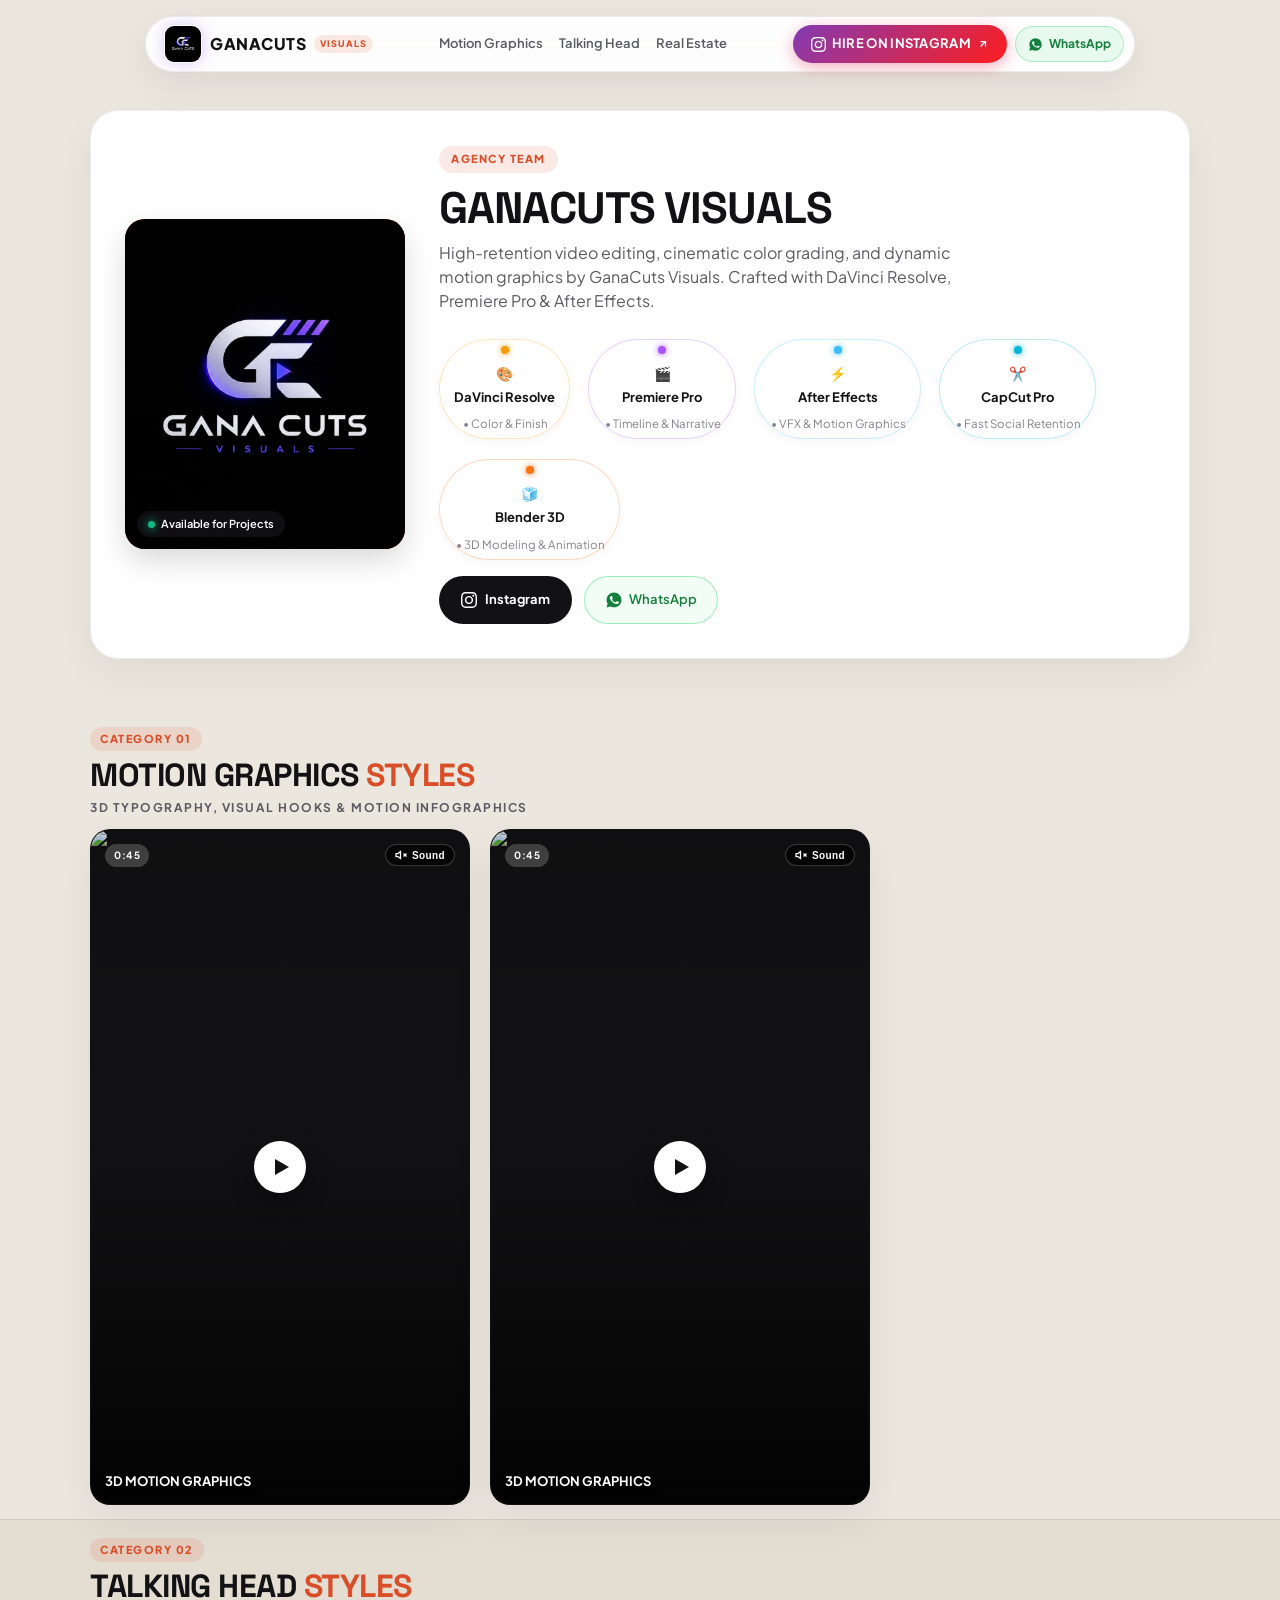
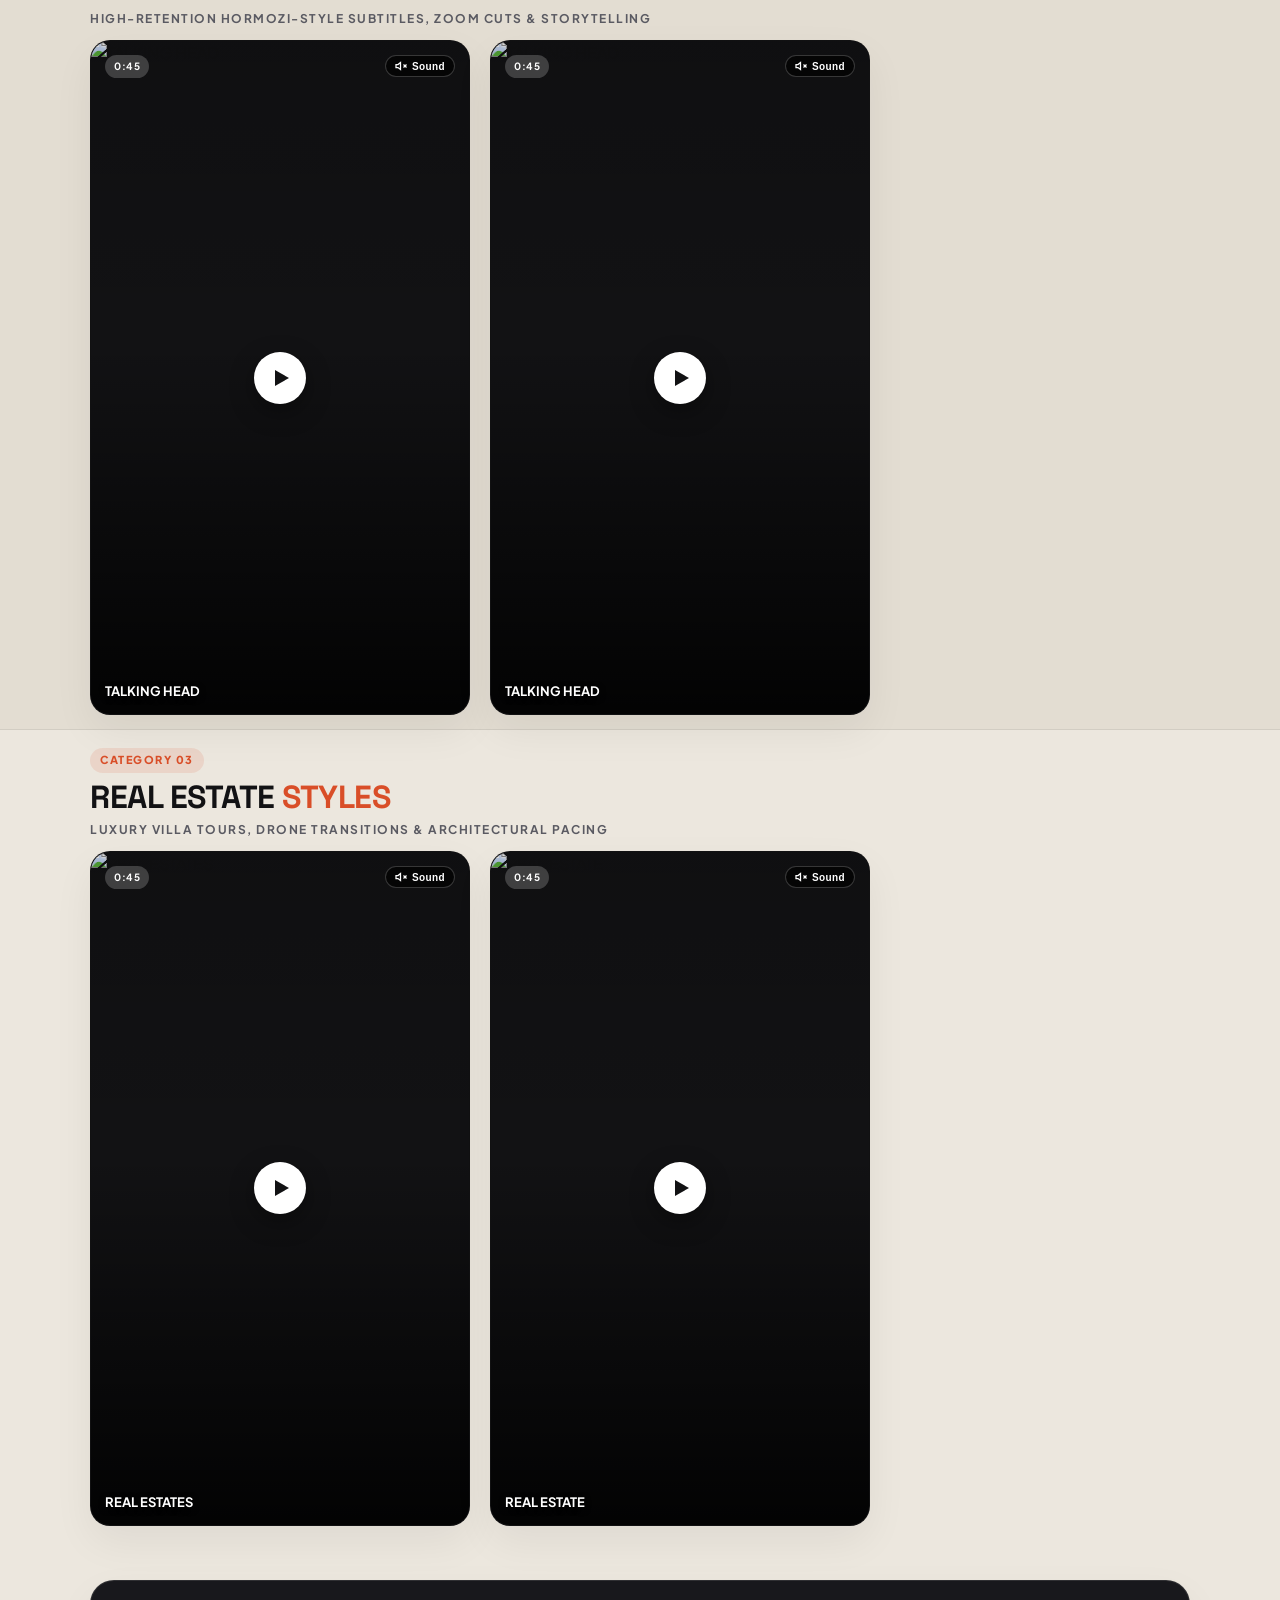
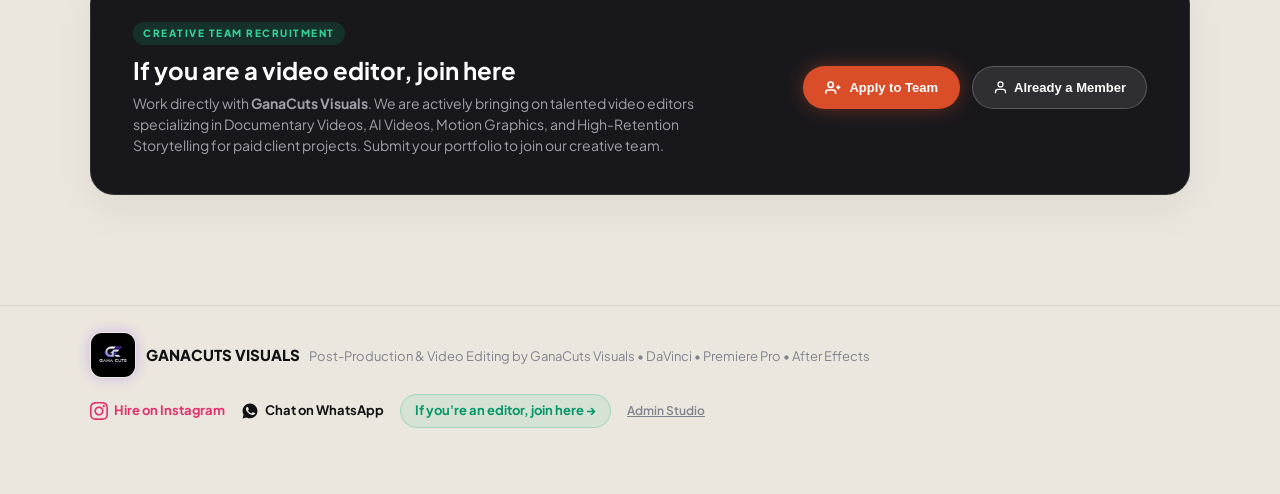
==== index.html @ 7befc88d "feat: permanent asset folders persistence, tools & featured editors management, whatsapp style unrea" ====
<!DOCTYPE html>
<html lang="en">
<head>
  <meta charset="UTF-8">
  <meta name="viewport" content="width=device-width, initial-scale=1.0, maximum-scale=1.0, user-scalable=no">
  <title>GANACUTS VISUALS — Post-Production & Viral Video Editing</title>
  <meta name="description" content="GanaCuts Visuals — Elite High-Retention Video Editing, 3D Motion Graphics, Documentary Videos, AI Editing & Viral Post-Production.">
  <meta name="keywords" content="video editor, motion graphics, high-retention editing, documentary video, ai video editor, youtube shorts editor, reel editor, post production agency, ganacuts visuals">
  <meta property="og:type" content="website">
  <meta property="og:url" content="https://ganacutsvisuals.vercel.app/">
  <meta property="og:title" content="GANACUTS VISUALS — Post-Production & Viral Video Editing">
  <meta property="og:description" content="High-retention video editing, documentary storytelling, 3D motion graphics, and luxury visuals for top creators and brands.">
  <meta property="og:image" content="https://ganacutsvisuals.vercel.app/assets/logo.jpg">
  <meta name="twitter:card" content="summary_large_image">
  <meta name="twitter:title" content="GANACUTS VISUALS — Post-Production & Viral Video Editing">
  <meta name="twitter:description" content="High-retention video editing, documentary storytelling, 3D motion graphics, and luxury visuals for top creators and brands.">
  <meta name="twitter:image" content="https://ganacutsvisuals.vercel.app/assets/logo.jpg">
  <link rel="icon" type="image/jpeg" href="assets/logo.jpg">
  <meta name="theme-color" content="#d94e28">
  <link rel="preconnect" href="https://fonts.googleapis.com">
  <link rel="preconnect" href="https://fonts.gstatic.com" crossorigin>
  <link rel="preconnect" href="https://www.youtube.com" crossorigin>
  <link rel="preconnect" href="https://www.googlevideo.com" crossorigin>
  <link rel="preconnect" href="https://i.ytimg.com" crossorigin>
  <link rel="dns-prefetch" href="https://www.youtube.com">
  <link rel="dns-prefetch" href="https://www.googlevideo.com">
  <link rel="dns-prefetch" href="https://i.ytimg.com">
  <link href="https://fonts.googleapis.com/css2?family=Plus+Jakarta+Sans:wght@400;500;600;700;800;900&family=Space+Grotesk:wght@600;700&display=swap" rel="stylesheet">
  <link rel="stylesheet" href="styles.css?v=3.2">
  <script src="https://cdn.jsdelivr.net/npm/@supabase/supabase-js@2"></script>
</head>
<body>

  <!-- Floating Glass Navbar (theshortcutmedia.in style) -->
  <header class="navbar-wrapper">
    <nav class="floating-nav">
      <div class="nav-brand">
        <img src="assets/logo.jpg" alt="GanaCuts Visuals" class="brand-logo-img">
        <span class="brand-name" id="nav-brand-name">GANACUTS</span>
        <span class="brand-sub-badge">VISUALS</span>
      </div>
      
      <!-- Dynamically generated navigation links based on categories -->
      <div class="nav-links" id="dynamic-nav-links"></div>

      <div class="nav-actions">
        <!-- Direct Instagram Hire CTA -->
        <a href="https://www.instagram.com/gana_cuts_visuals?dlrf=aXJlY3lsazhraHl4" target="_blank" rel="noopener" class="cta-pill-btn insta-cta-pill" id="nav-hire-insta-btn" title="Hire GanaCuts Visuals on Instagram (@gana_cuts_visuals)">
          <svg width="15" height="15" viewBox="0 0 24 24" fill="currentColor">
            <path d="M12 2.163c3.204 0 3.584.012 4.85.07 3.252.148 4.771 1.691 4.919 4.919.058 1.265.069 1.645.069 4.849 0 3.205-.012 3.584-.069 4.849-.149 3.225-1.664 4.771-4.919 4.919-1.266.058-1.644.07-4.85.07-3.204 0-3.584-.012-4.849-.07-3.26-.149-4.771-1.699-4.919-4.92-.058-1.265-.07-1.644-.07-4.849 0-3.204.013-3.583.07-4.849.149-3.227 1.664-4.771 4.919-4.919 1.266-.057 1.645-.069 4.849-.069zm0-2.163c-3.259 0-3.667.014-4.947.072-4.358.2-6.78 2.618-6.98 6.98-.059 1.281-.073 1.689-.073 4.948 0 3.259.014 3.668.072 4.948.2 4.358 2.618 6.78 6.98 6.98 1.281.058 1.689.072 4.948.072 3.259 0 3.668-.014 4.948-.072 4.354-.2 6.782-2.618 6.979-6.98.059-1.28.073-1.689.073-4.948 0-3.259-.014-3.667-.072-4.947-.196-4.354-2.617-6.78-6.979-6.98-1.281-.059-1.69-.073-4.949-.073zm0 5.838c-3.403 0-6.162 2.759-6.162 6.162s2.759 6.163 6.162 6.163 6.162-2.759 6.162-6.163c0-3.403-2.759-6.162-6.162-6.162zm0 10.162c-2.209 0-4-1.79-4-4 0-2.209 1.791-4 4-4s4 1.791 4 4c0 2.21-1.791 4-4 4zm6.406-11.845c-.796 0-1.441.645-1.441 1.44s.645 1.44 1.441 1.44c.795 0 1.439-.645 1.439-1.44s-.644-1.44-1.439-1.44z"/>
          </svg>
          <span class="insta-text-full">HIRE ON INSTAGRAM</span>
          <span class="insta-text-mobile">HIRE</span>
          <svg width="12" height="12" viewBox="0 0 24 24" fill="none" stroke="currentColor" stroke-width="2.5">
            <line x1="7" y1="17" x2="17" y2="7"></line>
            <polyline points="7 7 17 7 17 17"></polyline>
          </svg>
        </a>

        <!-- Client WhatsApp CTA -->
        <a href="https://wa.me/917075081947?text=Hi%20GanaCuts%20Visuals,%20I%20saw%20your%20portfolio%20on%20GanaCuts%20Visuals%20and%20would%20like%20to%20hire%20you%20for%20a%20video%20editing%20project." target="_blank" rel="noopener" class="wa-pill-btn" id="nav-wa-btn" title="Chat on WhatsApp">
          <svg width="15" height="15" viewBox="0 0 24 24" fill="currentColor">
            <path d="M12.04 2c-5.46 0-9.91 4.45-9.91 9.91 0 1.75.46 3.45 1.32 4.95L2.05 22l5.25-1.38c1.45.79 3.08 1.21 4.74 1.21 5.46 0 9.91-4.45 9.91-9.91 0-5.46-4.45-9.91-9.91-9.91zm5.79 14.04c-.24.68-1.4 1.25-1.95 1.33-.51.08-1.18.11-3.39-.79-2.82-1.15-4.64-4.04-4.78-4.23-.14-.19-1.14-1.52-1.14-2.9 0-1.38.72-2.06.98-2.35.25-.28.56-.35.75-.35.19 0 .38.01.55.02.18.01.42-.07.65.48.24.57.81 1.98.88 2.13.07.15.12.33.02.53-.1.2-.15.32-.3.49-.15.17-.32.38-.46.51-.15.15-.31.31-.13.62.18.31.79 1.3 1.7 2.11 1.17 1.04 2.15 1.36 2.46 1.51.31.15.49.13.67-.08.19-.21.79-.92 1-1.24.21-.31.42-.26.71-.15.29.11 1.84.87 2.16 1.02.31.16.52.24.6.37.08.13.08.76-.16 1.44z"/>
          </svg>
          <span class="nav-wa-text">WhatsApp</span>
        </a>
      </div>
    </nav>
  </header>

  <!-- Hero Section -->
  <section class="hero-section">
    <div class="container hero-container">
      <div class="hero-card">
        <div class="hero-image-wrapper">
          <img src="assets/logo.jpg" alt="GanaCuts Visuals" class="hero-img" id="hero-profile-img">
          <div class="online-badge">
            <span class="online-dot"></span> Available for Projects
          </div>
        </div>

        <div class="hero-content">
          <div class="sub-badge" id="hero-badge">POST-PRODUCTION & VISUALS</div>
          <h1 class="hero-title" id="hero-name">GANACUTS VISUALS</h1>
          <p class="hero-tagline" id="hero-tagline">High-retention video editing, cinematic color grading, and dynamic motion graphics by <strong>GanaCuts Visuals</strong>. Crafted with <strong>DaVinci Resolve</strong>, <strong>Premiere Pro</strong> & <strong>After Effects</strong>.</p>
          
          <!-- Dynamic Tool Badges -->
          <div class="tools-row" id="tools-row"></div>

          <div class="hero-actions">
            <!-- Primary Direct Hire CTA (Instagram) -->
            <a href="https://www.instagram.com/gana_cuts_visuals?dlrf=aXJlY3lsazhraHl4" target="_blank" rel="noopener" class="primary-btn" id="hero-insta-btn" title="Hire GanaCuts Visuals directly on Instagram (@gana_cuts_visuals)" style="display:inline-flex; align-items:center; gap:8px;">
              <svg width="16" height="16" viewBox="0 0 24 24" fill="currentColor">
                <path d="M12 2.163c3.204 0 3.584.012 4.85.07 3.252.148 4.771 1.691 4.919 4.919.058 1.265.069 1.645.069 4.849 0 3.205-.012 3.584-.069 4.849-.149 3.225-1.664 4.771-4.919 4.919-1.266.058-1.644.07-4.85.07-3.204 0-3.584-.012-4.849-.07-3.26-.149-4.771-1.699-4.919-4.92-.058-1.265-.07-1.644-.07-4.849 0-3.204.013-3.583.07-4.849.149-3.227 1.664-4.771 4.919-4.919 1.266-.057 1.645-.069 4.849-.069zm0-2.163c-3.259 0-3.667.014-4.947.072-4.358.2-6.78 2.618-6.98 6.98-.059 1.281-.073 1.689-.073 4.948 0 3.259.014 3.668.072 4.948.2 4.358 2.618 6.78 6.98 6.98 1.281.058 1.689.072 4.948.072 3.259 0 3.668-.014 4.948-.072 4.354-.2 6.782-2.618 6.979-6.98.059-1.28.073-1.689.073-4.948 0-3.259-.014-3.667-.072-4.947-.196-4.354-2.617-6.78-6.979-6.98-1.281-.059-1.69-.073-4.949-.073zm0 5.838c-3.403 0-6.162 2.759-6.162 6.162s2.759 6.163 6.162 6.163 6.162-2.759 6.162-6.163c0-3.403-2.759-6.162-6.162-6.162zm0 10.162c-2.209 0-4-1.79-4-4 0-2.209 1.791-4 4-4s4 1.791 4 4c0 2.21-1.791 4-4 4zm6.406-11.845c-.796 0-1.441.645-1.441 1.44s.645 1.44 1.441 1.44c.795 0 1.439-.645 1.439-1.44s-.644-1.44-1.439-1.44z"/>
              </svg>
              <span>Instagram</span>
            </a>

            <!-- WhatsApp Secondary Button -->
            <a href="https://wa.me/917075081947?text=Hi%20GanaCuts%20Visuals,%20I%20saw%20your%20portfolio%20on%20GanaCuts%20Visuals%20and%20would%20like%20to%20hire%20you%20for%20a%20video%20editing%20project." target="_blank" rel="noopener" class="secondary-btn light-btn hero-wa-secondary" id="hero-wa-btn">
              <svg width="18" height="18" viewBox="0 0 24 24" fill="currentColor">
                <path d="M12.04 2c-5.46 0-9.91 4.45-9.91 9.91 0 1.75.46 3.45 1.32 4.95L2.05 22l5.25-1.38c1.45.79 3.08 1.21 4.74 1.21 5.46 0 9.91-4.45 9.91-9.91 0-5.46-4.45-9.91-9.91-9.91zm5.79 14.04c-.24.68-1.4 1.25-1.95 1.33-.51.08-1.18.11-3.39-.79-2.82-1.15-4.64-4.04-4.78-4.23-.14-.19-1.14-1.52-1.14-2.9 0-1.38.72-2.06.98-2.35.25-.28.56-.35.75-.35.19 0 .38.01.55.02.18.01.42-.07.65.48.24.57.81 1.98.88 2.13.07.15.12.33.02.53-.1.2-.15.32-.3.49-.15.17-.32.38-.46.51-.15.15-.31.31-.13.62.18.31.79 1.3 1.7 2.11 1.17 1.04 2.15 1.36 2.46 1.51.31.15.49.13.67-.08.19-.21.79-.92 1-1.24.21-.31.42-.26.71-.15.29.11 1.84.87 2.16 1.02.31.16.52.24.6.37.08.13.08.76-.16 1.44z"/>
              </svg>
              <span>WhatsApp</span>
            </a>
          </div>
        </div>
      </div>
    </div>
  </section>

  <!-- Dynamic Categories Container (Sequential Scroll Flow) -->
  <main id="dynamic-categories-container"></main>

  <!-- Featured Creative Editors / Core Team Showcase -->
  <section class="featured-editors-section" id="featured-editors-container" style="display:none; padding:48px 0 24px;">
    <div class="container">
      <div style="text-align:center; margin-bottom:28px;">
        <span class="sub-badge">CORE CREATIVE SQUAD</span>
        <h2 style="font-family:var(--font-display); font-size:32px; font-weight:800; color:var(--text-primary); letter-spacing:-0.5px; margin:4px 0 8px;">Featured Video Editors</h2>
        <p style="color:var(--text-secondary); font-size:14px; max-width:560px; margin:0 auto;">Handpicked specialists crafting high-retention social cuts, documentary visuals, and motion graphics.</p>
      </div>
      <div id="featured-editors-list" style="display:grid; grid-template-columns:repeat(auto-fit, minmax(280px, 1fr)); gap:20px;"></div>
    </div>
  </section>

  <!-- ======================================================================
       EDITOR JOIN SECTION (If you are an editor, join here)
       ====================================================================== -->
  <section class="editor-hiring-banner-section" id="join-team-section">
    <div class="container">
      <div class="editor-hiring-card">
        <div class="hiring-text">
          <span class="hiring-badge">CREATIVE TEAM RECRUITMENT</span>
          <h2>If you are a video editor, join here</h2>
          <p>Work directly with <strong>GanaCuts Visuals</strong>. We are actively bringing on talented video editors specializing in Documentary Videos, AI Videos, Motion Graphics, and High-Retention Storytelling for paid client projects. Submit your portfolio to join our creative team.</p>
        </div>
        <div class="hiring-btn-group">
          <button class="primary-btn pulse-glow" id="hiring-apply-btn">
            <svg width="16" height="16" viewBox="0 0 24 24" fill="none" stroke="currentColor" stroke-width="2.5">
              <path d="M16 21v-2a4 4 0 0 0-4-4H5a4 4 0 0 0-4 4v2"></path>
              <circle cx="8.5" cy="7" r="4"></circle>
              <line x1="20" y1="8" x2="20" y2="14"></line>
              <line x1="23" y1="11" x2="17" y2="11"></line>
            </svg>
            <span>Apply to Team</span>
          </button>
          
          <button class="secondary-btn light-btn" id="hiring-track-btn">
            <svg width="15" height="15" viewBox="0 0 24 24" fill="none" stroke="currentColor" stroke-width="2">
              <path d="M20 21v-2a4 4 0 0 0-4-4H8a4 4 0 0 0-4 4v2"></path>
              <circle cx="12" cy="7" r="4"></circle>
            </svg>
            <span>Already a Member</span>
          </button>
        </div>
      </div>
    </div>
  </section>

  <!-- Footer (Discrete Entry Point for Team Joining & Admin Studio) -->
  <footer class="footer">
    <div class="container footer-content">
      <div class="footer-left">
        <img src="assets/logo.jpg" alt="GanaCuts Visuals Logo" class="brand-logo-img footer-logo">
        <div>
          <span class="footer-title">GANACUTS VISUALS</span>
          <span class="footer-sub">Post-Production & Video Editing by GanaCuts Visuals • DaVinci • Premiere Pro • After Effects</span>
        </div>
      </div>
      
      <div class="footer-right">
        <!-- Direct Instagram Profile Hire Link -->
        <a href="https://www.instagram.com/gana_cuts_visuals?dlrf=aXJlY3lsazhraHl4" target="_blank" rel="noopener" class="footer-insta-link" id="footer-insta-btn" title="Hire GanaCuts Visuals on Instagram (@gana_cuts_visuals)">
          <svg width="18" height="18" viewBox="0 0 24 24" fill="currentColor">
            <path d="M12 2.163c3.204 0 3.584.012 4.85.07 3.252.148 4.771 1.691 4.919 4.919.058 1.265.069 1.645.069 4.849 0 3.205-.012 3.584-.069 4.849-.149 3.225-1.664 4.771-4.919 4.919-1.266.058-1.644.07-4.85.07-3.204 0-3.584-.012-4.849-.07-3.26-.149-4.771-1.699-4.919-4.92-.058-1.265-.07-1.644-.07-4.849 0-3.204.013-3.583.07-4.849.149-3.227 1.664-4.771 4.919-4.919 1.266-.057 1.645-.069 4.849-.069zm0-2.163c-3.259 0-3.667.014-4.947.072-4.358.2-6.78 2.618-6.98 6.98-.059 1.281-.073 1.689-.073 4.948 0 3.259.014 3.668.072 4.948.2 4.358 2.618 6.78 6.98 6.98 1.281.058 1.689.072 4.948.072 3.259 0 3.668-.014 4.948-.072 4.354-.2 6.782-2.618 6.979-6.98.059-1.28.073-1.689.073-4.948 0-3.259-.014-3.667-.072-4.947-.196-4.354-2.617-6.78-6.979-6.98-1.281-.059-1.69-.073-4.949-.073zm0 5.838c-3.403 0-6.162 2.759-6.162 6.162s2.759 6.163 6.162 6.163 6.162-2.759 6.162-6.163c0-3.403-2.759-6.162-6.162-6.162zm0 10.162c-2.209 0-4-1.79-4-4 0-2.209 1.791-4 4-4s4 1.791 4 4c0 2.21-1.791 4-4 4zm6.406-11.845c-.796 0-1.441.645-1.441 1.44s.645 1.44 1.441 1.44c.795 0 1.439-.645 1.439-1.44s-.644-1.44-1.439-1.44z"/>
          </svg>
          <span>Hire on Instagram</span>
        </a>
        <a href="https://wa.me/917075081947?text=Hi%20GanaCuts%20Visuals,%20I%20saw%20your%20portfolio%20on%20GanaCuts%20Visuals%20and%20would%20like%20to%20hire%20you%20for%20a%20video%20editing%20project." target="_blank" rel="noopener" class="footer-wa-link">
          <svg width="18" height="18" viewBox="0 0 24 24" fill="currentColor">
            <path d="M12.04 2c-5.46 0-9.91 4.45-9.91 9.91 0 1.75.46 3.45 1.32 4.95L2.05 22l5.25-1.38c1.45.79 3.08 1.21 4.74 1.21 5.46 0 9.91-4.45 9.91-9.91 0-5.46-4.45-9.91-9.91-9.91zm5.79 14.04c-.24.68-1.4 1.25-1.95 1.33-.51.08-1.18.11-3.39-.79-2.82-1.15-4.64-4.04-4.78-4.23-.14-.19-1.14-1.52-1.14-2.9 0-1.38.72-2.06.98-2.35.25-.28.56-.35.75-.35.19 0 .38.01.55.02.18.01.42-.07.65.48.24.57.81 1.98.88 2.13.07.15.12.33.02.53-.1.2-.15.32-.3.49-.15.17-.32.38-.46.51-.15.15-.31.31-.13.62.18.31.79 1.3 1.7 2.11 1.17 1.04 2.15 1.36 2.46 1.51.31.15.49.13.67-.08.19-.21.79-.92 1-1.24.21-.31.42-.26.71-.15.29.11 1.84.87 2.16 1.02.31.16.52.24.6.37.08.13.08.76-.16 1.44z"/>
          </svg>
          <span>Chat on WhatsApp</span>
        </a>
        <!-- Discrete single button at bottom for editors who want to join GanaCuts Visuals team -->
        <a href="/editor" class="footer-join-link" id="footer-join-btn">If you're an editor, join here →</a>
        <a href="/admin" class="footer-admin-link" id="admin-footer-btn">Admin Studio</a>
      </div>
    </div>
  </footer>

  <!-- ======================================================================
       EDITOR PORTAL MODAL (Apply + Status Tracking Tabs)
       ====================================================================== -->
  <div id="join-modal" class="modal-overlay" aria-hidden="true">
    <div class="admin-panel-card" style="max-width: 580px;">
      <div class="admin-header">
        <div class="admin-header-title">
          <span class="admin-badge">CREATIVE ROSTER</span>
          <h2>Join GanaCuts Visuals</h2>
        </div>
        <button class="modal-close-btn" id="join-close-btn" aria-label="Close">
          <svg width="20" height="20" viewBox="0 0 24 24" fill="none" stroke="currentColor" stroke-width="2.5"><line x1="18" y1="6" x2="6" y2="18"></line><line x1="6" y1="6" x2="18" y2="18"></line></svg>
        </button>
      </div>

      <div class="admin-screen" style="padding: 10px 4px 6px;">
        <!-- Switcher Tabs: Apply to Team vs Already a Member -->
        <div class="editor-portal-tabs" style="justify-content:center; margin-bottom: 22px;">
          <button class="portal-tab active" id="tab-btn-apply" onclick="switchPortalTab('apply')">
            <svg width="15" height="15" viewBox="0 0 24 24" fill="none" stroke="currentColor" stroke-width="2"><path d="M16 21v-2a4 4 0 0 0-4-4H5a4 4 0 0 0-4 4v2"></path><circle cx="8.5" cy="7" r="4"></circle><line x1="20" y1="8" x2="20" y2="14"></line><line x1="23" y1="11" x2="17" y2="11"></line></svg>
            <span>Apply to Team</span>
          </button>
          <button class="portal-tab" id="tab-btn-track" onclick="switchPortalTab('track')">
            <svg width="15" height="15" viewBox="0 0 24 24" fill="none" stroke="currentColor" stroke-width="2"><path d="M20 21v-2a4 4 0 0 0-4-4H8a4 4 0 0 0-4 4v2"></path><circle cx="12" cy="7" r="4"></circle></svg>
            <span>Already a Member</span>
          </button>
        </div>

        <!-- TAB 1: APPLY TO TEAM (ONLY GOOGLE LOGIN - ZERO FORMS) -->
        <div id="portal-view-apply" class="portal-view active" style="text-align:center; padding: 10px 14px 24px;">
          <div style="max-width: 440px; margin: 0 auto;">
            <div class="hiring-badge" style="margin-bottom: 12px; display:inline-block;">NEW EDITORS WELCOME</div>
            <h3 style="font-size: 20px; font-weight: 800; color: #fff; margin-bottom: 8px;">Join GanaCuts Visuals Team</h3>
            <p style="font-size: 13.5px; color: var(--text-secondary); line-height: 1.6; margin-bottom: 24px;">
              No stressful forms or questionnaires. Sign in with Google to enter your creative dashboard, pick your editing software, and submit your portfolio directly to GanaCuts Visuals.
            </p>

            <button type="button" class="google-hero-btn" onclick="handleGoogleSignIn()">
              <svg width="20" height="20" viewBox="0 0 24 24">
                <path fill="#4285F4" d="M23.745 12.27c0-.7-.06-1.4-.19-2.07H12v4.51h6.6c-.29 1.52-1.14 2.8-2.4 3.66v3.05h3.88c2.27-2.09 3.665-5.17 3.665-9.15z"/>
                <path fill="#34A853" d="M12 24c3.24 0 5.95-1.08 7.93-2.91l-3.88-3.05c-1.08.72-2.45 1.16-4.05 1.16-3.12 0-5.77-2.1-6.72-4.93H1.24v3.15C3.26 21.36 7.33 24 12 24z"/>
                <path fill="#FBBC05" d="M5.28 14.27c-.25-.72-.38-1.49-.38-2.27s.13-1.55.38-2.27V6.58H1.24C.45 8.15 0 9.92 0 12s.45 3.85 1.24 5.42l4.04-3.15z"/>
                <path fill="#EA4335" d="M12 4.75c1.77 0 3.35.61 4.6 1.8l3.42-3.42C17.95 1.19 15.24 0 12 0 7.33 0 3.26 2.64 1.24 6.58l4.04 3.15c.95-2.83 3.6-4.98 6.72-4.98z"/>
              </svg>
              <span>Continue with Google</span>
            </button>

            <div style="font-size: 12px; color: var(--text-muted); margin-top: 10px;">
              ⚡ Instant 1-Click Access • No password needed
            </div>
          </div>
        </div>

        <!-- TAB 2: ALREADY A MEMBER (ONLY GOOGLE LOGIN) -->
        <div id="portal-view-track" class="portal-view hidden" style="text-align:center; padding: 10px 14px 24px;">
          <div style="max-width: 440px; margin: 0 auto;">
            <div class="hiring-badge" style="margin-bottom: 12px; display:inline-block;">RETURNING MEMBERS</div>
            <h3 style="font-size: 20px; font-weight: 800; color: #fff; margin-bottom: 8px;">Welcome Back to Workspace</h3>
            <p style="font-size: 13.5px; color: var(--text-secondary); line-height: 1.6; margin-bottom: 24px;">
              Sign in with your Google account to access your assigned video projects, submit video cuts, and chat directly with GanaCuts Visuals.
            </p>

            <button type="button" class="google-hero-btn" onclick="handleGoogleSignIn()">
              <svg width="20" height="20" viewBox="0 0 24 24">
                <path fill="#4285F4" d="M23.745 12.27c0-.7-.06-1.4-.19-2.07H12v4.51h6.6c-.29 1.52-1.14 2.8-2.4 3.66v3.05h3.88c2.27-2.09 3.665-5.17 3.665-9.15z"/>
                <path fill="#34A853" d="M12 24c3.24 0 5.95-1.08 7.93-2.91l-3.88-3.05c-1.08.72-2.45 1.16-4.05 1.16-3.12 0-5.77-2.1-6.72-4.93H1.24v3.15C3.26 21.36 7.33 24 12 24z"/>
                <path fill="#FBBC05" d="M5.28 14.27c-.25-.72-.38-1.49-.38-2.27s.13-1.55.38-2.27V6.58H1.24C.45 8.15 0 9.92 0 12s.45 3.85 1.24 5.42l4.04-3.15z"/>
                <path fill="#EA4335" d="M12 4.75c1.77 0 3.35.61 4.6 1.8l3.42-3.42C17.95 1.19 15.24 0 12 0 7.33 0 3.26 2.64 1.24 6.58l4.04 3.15c.95-2.83 3.6-4.98 6.72-4.98z"/>
              </svg>
              <span>Continue with Google</span>
            </button>

            <div style="font-size: 12px; color: var(--text-muted); margin-bottom: 16px;">
              ⚡ Instant 1-Click Access • No password needed
            </div>

            <!-- Discrete WhatsApp fallback for legacy applicants -->
            <div style="border-top:1px solid rgba(255,255,255,0.06); padding-top:14px; margin-top:12px;">
              <button type="button" onclick="toggleModalPhoneLookup()" style="background:none; border:none; color:var(--text-muted); font-size:11.5px; text-decoration:underline; cursor:pointer; font-family:inherit;">
                Signed up with WhatsApp number earlier? Click here
              </button>
              <div id="modal-phone-lookup-box" style="display:none; margin-top:14px; text-align:left;">
                <form id="status-lookup-form" class="lookup-form" style="padding:14px; background:rgba(0,0,0,0.3); border-radius:12px;">
                  <div class="form-group" style="margin-bottom:10px;">
                    <label for="lookup-phone" style="font-size:12px; color:#a0a0ab;">Registered WhatsApp or Email</label>
                    <input type="text" id="lookup-phone" placeholder="e.g. 9876543210 or email" style="padding:10px; width:100%; box-sizing:border-box;" required>
                  </div>
                  <button type="submit" class="primary-btn full-width" style="padding:10px; font-size:12px;">
                    <span>Check Status ➔</span>
                  </button>
                </form>
                <div id="status-result-area" class="status-result-area" style="margin-top:10px;"></div>
              </div>
            </div>
          </div>
        </div>
      </div>
    </div>
  </div>

  <!-- Cinema Video Modal -->
  <div id="video-modal" class="modal-overlay" aria-hidden="true">
    <div class="modal-card">
      <button class="modal-close-btn" id="modal-close" aria-label="Close video">
        <svg width="22" height="22" viewBox="0 0 24 24" fill="none" stroke="currentColor" stroke-width="2.5">
          <line x1="18" y1="6" x2="6" y2="18"></line>
          <line x1="6" y1="6" x2="18" y2="18"></line>
        </svg>
      </button>

      <div class="modal-player-container" id="modal-player-wrapper"></div>

      <div class="modal-info-bar">
        <div>
          <span class="modal-category" id="modal-category">Short Form</span>
          <h3 class="modal-title" id="modal-title">Sample Edit</h3>
        </div>
        <div class="modal-cta-group" style="display:flex; gap:10px; align-items:center; flex-wrap:wrap;">
          <a href="https://www.instagram.com/gana_cuts_visuals?dlrf=aXJlY3lsazhraHl4" id="modal-insta-cta" target="_blank" rel="noopener" class="modal-hire-btn insta-modal-btn" title="Hire GanaCuts Visuals on Instagram">
            <svg width="14" height="14" viewBox="0 0 24 24" fill="currentColor">
              <path d="M12 2.163c3.204 0 3.584.012 4.85.07 3.252.148 4.771 1.691 4.919 4.919.058 1.265.069 1.645.069 4.849 0 3.205-.012 3.584-.069 4.849-.149 3.225-1.664 4.771-4.919 4.919-1.266.058-1.644.07-4.85.07-3.204 0-3.584-.012-4.849-.07-3.26-.149-4.771-1.699-4.919-4.92-.058-1.265-.07-1.644-.07-4.849 0-3.204.013-3.583.07-4.849.149-3.227 1.664-4.771 4.919-4.919 1.266-.057 1.645-.069 4.849-.069zm0-2.163c-3.259 0-3.667.014-4.947.072-4.358.2-6.78 2.618-6.98 6.98-.059 1.281-.073 1.689-.073 4.948 0 3.259.014 3.668.072 4.948.2 4.358 2.618 6.78 6.98 6.98 1.281.058 1.689.072 4.948.072 3.259 0 3.668-.014 4.948-.072 4.354-.2 6.782-2.618 6.979-6.98.059-1.28.073-1.689.073-4.948 0-3.259-.014-3.667-.072-4.947-.196-4.354-2.617-6.78-6.979-6.98-1.281-.059-1.69-.073-4.949-.073zm0 5.838c-3.403 0-6.162 2.759-6.162 6.162s2.759 6.163 6.162 6.163 6.162-2.759 6.162-6.163c0-3.403-2.759-6.162-6.162-6.162zm0 10.162c-2.209 0-4-1.79-4-4 0-2.209 1.791-4 4-4s4 1.791 4 4c0 2.21-1.791 4-4 4zm6.406-11.845c-.796 0-1.441.645-1.441 1.44s.645 1.44 1.441 1.44c.795 0 1.439-.645 1.439-1.44s-.644-1.44-1.439-1.44z"/>
            </svg>
            <span>Hire on Instagram</span>
          </a>
          <a href="#" id="modal-wa-cta" target="_blank" rel="noopener" class="modal-hire-btn">
            <span>WhatsApp</span>
            <svg width="14" height="14" viewBox="0 0 24 24" fill="none" stroke="currentColor" stroke-width="2.5">
              <line x1="7" y1="17" x2="17" y2="7"></line>
              <polyline points="7 7 17 7 17 17"></polyline>
            </svg>
          </a>
        </div>
      </div>
    </div>
  </div>

  <script src="app.js?v=3.2"></script>
</body>
</html>
---- styles.css ----
/* ==========================================================================
   CUTSCALE MEDIA — VIDEO EDITING & CREATIVE OPERATIONS AGENCY
   Full Category CRUD + theshortcutmedia.in Layout + NaniEditz Admin Studio
   Editor Application & Real-Time Status Tracking System
   ========================================================================== */

:root {
  --bg-main: #ece7de;
  --bg-alt: #e3ddd2;
  --bg-card: #f5f2ec;
  --bg-dark: #121214;
  --bg-card-dark: #1c1c20;
  
  --text-primary: #121214;
  --text-secondary: #5a5a62;
  --text-muted: #82828e;
  --text-light: #f5f5f7;

  --accent-orange: #d94e28;
  --accent-orange-hover: #c43f1b;
  --accent-soft: rgba(217, 78, 40, 0.12);

  --border-subtle: rgba(18, 18, 20, 0.08);
  --border-strong: rgba(18, 18, 20, 0.15);

  --radius-pill: 9999px;
  --radius-card: 22px;
  --radius-frame: 20px;
  --radius-sm: 12px;

  --font-main: 'Plus Jakarta Sans', -apple-system, BlinkMacSystemFont, sans-serif;
  --font-display: 'Space Grotesk', sans-serif;

  --shadow-nav: 0 12px 36px rgba(18, 18, 20, 0.08);
  --shadow-card: 0 16px 40px rgba(18, 18, 20, 0.06);
  --shadow-hover: 0 20px 45px rgba(18, 18, 20, 0.12);
  --transition: all 0.28s cubic-bezier(0.16, 1, 0.3, 1);
}

/* Base Reset & Mobile Performance Optimizations */
*, *::before, *::after {
  box-sizing: border-box;
  margin: 0;
  padding: 0;
  -webkit-tap-highlight-color: transparent;
}

button, a, input, select, .reel-frame-card, .long-frame-card, .play-btn-circle {
  touch-action: manipulation;
}

/* Hardware Acceleration for Butter-Smooth Video Playback */
.reel-frame-card,
.long-frame-card,
.clean-native-video,
.active-video-container,
.modal-card {
  -webkit-transform: translateZ(0);
  transform: translateZ(0);
  -webkit-backface-visibility: hidden;
  backface-visibility: hidden;
}

html {
  scroll-behavior: smooth;
  font-size: 16px;
}

body {
  font-family: var(--font-main);
  background-color: var(--bg-main);
  color: var(--text-primary);
  line-height: 1.5;
  -webkit-font-smoothing: antialiased;
  overflow-x: hidden;
  padding-bottom: 40px;
}

.container {
  max-width: 1140px;
  margin: 0 auto;
  padding: 0 20px;
}

.hidden {
  display: none !important;
}

/* ==========================================================================
   Floating Navbar
   ========================================================================== */
.navbar-wrapper {
  position: fixed;
  top: 16px;
  left: 0;
  right: 0;
  z-index: 100;
  display: flex;
  justify-content: center;
  padding: 0 16px;
  pointer-events: none;
}

.floating-nav {
  pointer-events: auto;
  display: flex;
  align-items: center;
  justify-content: space-between;
  width: 100%;
  max-width: 990px;
  background: rgba(255, 255, 255, 0.92);
  backdrop-filter: blur(20px);
  -webkit-backdrop-filter: blur(20px);
  border: 1px solid var(--border-subtle);
  border-radius: var(--radius-pill);
  padding: 8px 10px 8px 18px;
  box-shadow: var(--shadow-nav);
  transition: var(--transition);
}

.nav-brand {
  display: flex;
  align-items: center;
  gap: 8px;
  text-decoration: none;
  color: var(--text-primary);
  flex-shrink: 0;
}

.brand-monogram {
  width: 32px;
  height: 32px;
  background: var(--text-primary);
  color: #fff;
  border-radius: 50%;
  display: flex;
  align-items: center;
  justify-content: center;
  font-weight: 800;
  font-size: 15px;
}

.brand-monogram.small {
  width: 28px;
  height: 28px;
  font-size: 13px;
}

.brand-name {
  font-weight: 800;
  font-size: 16px;
  letter-spacing: 0.5px;
}

.brand-sub-badge {
  font-size: 9px;
  font-weight: 800;
  letter-spacing: 1px;
  color: var(--accent-orange);
  background: var(--accent-soft);
  padding: 2px 6px;
  border-radius: var(--radius-pill);
}

.nav-links {
  display: flex;
  gap: 16px;
  overflow-x: auto;
  padding: 0 8px;
}

.nav-link {
  color: var(--text-secondary);
  text-decoration: none;
  font-size: 13px;
  font-weight: 600;
  white-space: nowrap;
  transition: var(--transition);
}

.nav-link:hover {
  color: var(--text-primary);
}

.nav-actions {
  display: flex;
  align-items: center;
  gap: 8px;
  flex-shrink: 0;
}

.join-agency-pill-btn {
  background: rgba(16, 185, 129, 0.1);
  border: 1px solid rgba(16, 185, 129, 0.3);
  color: #065f46;
  padding: 8px 13px;
  border-radius: var(--radius-pill);
  font-family: inherit;
  font-size: 12px;
  font-weight: 700;
  cursor: pointer;
  display: flex;
  align-items: center;
  gap: 6px;
  transition: var(--transition);
}

.join-agency-pill-btn:hover {
  background: rgba(16, 185, 129, 0.2);
  color: #047857;
  transform: translateY(-1px);
}

.admin-pill-btn {
  background: rgba(18, 18, 20, 0.05);
  border: 1px solid var(--border-subtle);
  color: var(--text-secondary);
  padding: 8px 14px;
  border-radius: var(--radius-pill);
  font-family: inherit;
  font-size: 13px;
  font-weight: 600;
  cursor: pointer;
  display: flex;
  align-items: center;
  gap: 6px;
  transition: var(--transition);
}

.admin-pill-btn:hover {
  background: rgba(18, 18, 20, 0.1);
  color: var(--text-primary);
}

.cta-pill-btn {
  background: var(--accent-orange);
  color: #fff;
  text-decoration: none;
  font-size: 13px;
  font-weight: 700;
  letter-spacing: 0.3px;
  padding: 9px 18px;
  border-radius: var(--radius-pill);
  display: flex;
  align-items: center;
  gap: 6px;
  transition: var(--transition);
  box-shadow: 0 4px 14px rgba(217, 78, 40, 0.3);
}

.cta-pill-btn:hover {
  background: var(--accent-orange-hover);
  transform: translateY(-1px);
}

.cta-pill-btn.insta-cta-pill {
  background: linear-gradient(135deg, #833ab4 0%, #fd1d1d 50%, #fcb045 100%);
  background-size: 200% 200%;
  color: #ffffff;
  box-shadow: 0 4px 15px rgba(225, 48, 108, 0.4);
  animation: gradientShift 6s ease infinite;
}

.cta-pill-btn.insta-cta-pill:hover {
  transform: translateY(-2px) scale(1.02);
  box-shadow: 0 6px 20px rgba(225, 48, 108, 0.6);
}

.wa-pill-btn {
  background: rgba(37, 211, 102, 0.1);
  border: 1px solid rgba(37, 211, 102, 0.3);
  color: #15803d;
  padding: 8px 12px;
  border-radius: var(--radius-pill);
  font-size: 12px;
  font-weight: 700;
  cursor: pointer;
  display: flex;
  align-items: center;
  gap: 6px;
  text-decoration: none;
  transition: var(--transition);
}

.wa-pill-btn:hover {
  background: rgba(37, 211, 102, 0.2);
  color: #166534;
  transform: translateY(-1px);
}

.insta-text-mobile {
  display: none;
}

/* ==========================================================================
   Hero Section
   ========================================================================== */
.hero-section {
  padding-top: 110px;
  padding-bottom: 50px;
}

.hero-card {
  background: #ffffff;
  border-radius: 28px;
  padding: 34px;
  border: 1px solid var(--border-subtle);
  box-shadow: var(--shadow-card);
  display: grid;
  grid-template-columns: 280px 1fr;
  gap: 34px;
  align-items: center;
}

.hero-image-wrapper {
  position: relative;
  width: 100%;
  height: 330px;
  border-radius: 20px;
  overflow: hidden;
  background: #a31d1d;
  box-shadow: 0 12px 30px rgba(0, 0, 0, 0.15);
}

.hero-img {
  width: 100%;
  height: 100%;
  object-fit: cover;
  object-position: center top;
  display: block;
  transition: transform 0.5s ease;
}

.hero-image-wrapper:hover .hero-img {
  transform: scale(1.03);
}

.online-badge {
  position: absolute;
  bottom: 12px;
  left: 12px;
  background: rgba(18, 18, 20, 0.85);
  backdrop-filter: blur(10px);
  color: #fff;
  font-size: 11px;
  font-weight: 600;
  padding: 5px 11px;
  border-radius: var(--radius-pill);
  display: flex;
  align-items: center;
  gap: 6px;
}

.online-dot {
  width: 7px;
  height: 7px;
  background: #10b981;
  border-radius: 50%;
  box-shadow: 0 0 8px #10b981;
}

.sub-badge {
  display: inline-block;
  font-size: 11px;
  font-weight: 800;
  letter-spacing: 1.5px;
  text-transform: uppercase;
  color: var(--accent-orange);
  background: var(--accent-soft);
  padding: 5px 12px;
  border-radius: var(--radius-pill);
  margin-bottom: 12px;
}

.hero-title {
  font-family: var(--font-display);
  font-size: 44px;
  font-weight: 700;
  line-height: 1.05;
  letter-spacing: -1px;
  color: var(--text-primary);
  margin-bottom: 10px;
}

.hero-tagline {
  font-size: 16px;
  color: var(--text-secondary);
  max-width: 520px;
  margin-bottom: 22px;
}

.tools-row {
  display: flex;
  flex-wrap: wrap;
  gap: 12px;
  margin-bottom: 12px;
}

.tool-badge {
  background: var(--bg-card);
  border: 1px solid var(--border-subtle);
  border-radius: 14px;
  padding: 10px 14px;
  display: flex;
  flex-direction: column;
  min-width: 120px;
  transition: var(--transition);
}

.tool-badge:hover {
  border-color: var(--border-strong);
  transform: translateY(-2px);
}

.tool-badge strong {
  font-size: 13px;
  color: var(--text-primary);
}

.tool-badge small {
  font-size: 11px;
  color: var(--text-muted);
}

.tool-badge.davinci .tool-dot { background: #ef4444; }
.tool-badge.premiere .tool-dot { background: #9333ea; }
.tool-badge.aftereffects .tool-dot { background: #6366f1; }
.tool-badge.capcut .tool-dot { background: #06b6d4; }

/* Brand Logo Image */
.brand-logo-img {
  width: 38px;
  height: 38px;
  border-radius: 10px;
  object-fit: cover;
  display: block;
  border: 1px solid rgba(255, 255, 255, 0.15);
  box-shadow: 0 0 14px rgba(139, 92, 246, 0.35);
  transition: var(--transition);
}

.brand-logo-img:hover {
  transform: scale(1.05);
  box-shadow: 0 0 20px rgba(139, 92, 246, 0.55);
}

.brand-logo-img.footer-logo {
  width: 46px;
  height: 46px;
  border-radius: 12px;
}

.brand-logo-img.admin-logo {
  width: 56px;
  height: 56px;
  border-radius: 14px;
}

.tool-dot {
  display: inline-block;
  width: 6px;
  height: 6px;
  border-radius: 50%;
  margin-bottom: 4px;
}

.hero-actions {
  display: flex;
  flex-wrap: wrap;
  gap: 12px;
}

.primary-btn {
  background: var(--text-primary);
  color: #fff;
  border: none;
  border-radius: var(--radius-pill);
  padding: 13px 22px;
  font-size: 13px;
  font-weight: 700;
  text-decoration: none;
  display: inline-flex;
  align-items: center;
  justify-content: center;
  gap: 8px;
  cursor: pointer;
  transition: var(--transition);
}

.primary-btn:hover {
  background: #232327;
  transform: translateY(-2px);
}

.primary-btn.insta-hero-btn {
  background: linear-gradient(135deg, #833ab4 0%, #fd1d1d 50%, #fcb045 100%);
  background-size: 200% 200%;
  color: #ffffff;
  box-shadow: 0 6px 20px rgba(225, 48, 108, 0.35);
  animation: gradientShift 6s ease infinite;
}

.primary-btn.insta-hero-btn:hover {
  background: linear-gradient(135deg, #702e9c 0%, #e01717 50%, #e89b33 100%);
  transform: translateY(-2px) scale(1.02);
  box-shadow: 0 8px 26px rgba(225, 48, 108, 0.55);
}

.secondary-btn.hero-wa-secondary {
  color: #15803d;
  border-color: rgba(37, 211, 102, 0.4);
  background: rgba(37, 211, 102, 0.06);
}

.secondary-btn.hero-wa-secondary:hover {
  background: rgba(37, 211, 102, 0.15);
  border-color: #25d366;
}

@keyframes gradientShift {
  0% { background-position: 0% 50%; }
  50% { background-position: 100% 50%; }
  100% { background-position: 0% 50%; }
}

.primary-btn.full-width {
  width: 100%;
}

.secondary-btn {
  background: transparent;
  color: var(--text-primary);
  border: 1px solid var(--border-strong);
  border-radius: var(--radius-pill);
  padding: 13px 20px;
  font-size: 13px;
  font-weight: 600;
  text-decoration: none;
  display: inline-flex;
  align-items: center;
  gap: 6px;
  cursor: pointer;
  transition: var(--transition);
}

.secondary-btn:hover {
  background: rgba(18, 18, 20, 0.05);
}

/* ==========================================================================
   DYNAMIC CATEGORY SECTIONS
   ========================================================================== */
.category-stream-section {
  padding: 16px 0 14px;
}

.category-stream-section.alt-bg {
  background: var(--bg-alt);
  border-top: 1px solid var(--border-subtle);
  border-bottom: 1px solid var(--border-subtle);
}

.category-header {
  margin-bottom: 12px;
}

.category-badge {
  display: inline-block;
  font-size: 11px;
  font-weight: 800;
  letter-spacing: 1.5px;
  color: var(--accent-orange);
  background: var(--accent-soft);
  padding: 4px 10px;
  border-radius: var(--radius-pill);
  margin-bottom: 6px;
}

.category-title {
  font-family: var(--font-display);
  font-size: 32px;
  font-weight: 700;
  letter-spacing: -0.5px;
  color: var(--text-primary);
  line-height: 1.15;
  text-transform: uppercase;
}

.accent-text {
  color: var(--accent-orange);
}

.category-subtitle {
  font-size: 12px;
  font-weight: 700;
  letter-spacing: 1.5px;
  text-transform: uppercase;
  color: var(--text-secondary);
  margin-top: 5px;
}

.empty-cat-box {
  padding: 30px;
  background: rgba(255, 255, 255, 0.4);
  border: 1px dashed var(--border-strong);
  border-radius: 16px;
  text-align: center;
  color: var(--text-secondary);
  font-size: 13px;
}

/* ==========================================================================
   GRIDS: Desktop 3-col / Mobile 2-col (Side-by-Side Reels)
   ========================================================================== */
.reels-feed-grid {
  display: grid;
  grid-template-columns: repeat(3, 1fr);
  gap: 20px;
}

.reels-feed-grid.col-2-layout {
  grid-template-columns: repeat(2, 1fr);
  max-width: 780px;
}

.reel-frame-card {
  position: relative;
  aspect-ratio: 9 / 16;
  border-radius: var(--radius-frame);
  overflow: hidden;
  background: var(--bg-dark);
  box-shadow: var(--shadow-card);
  cursor: pointer;
  transition: var(--transition);
  border: 1px solid rgba(0, 0, 0, 0.08);
}

.reel-frame-card:hover {
  transform: translateY(-5px);
  box-shadow: var(--shadow-hover);
}

.reel-thumbnail-img {
  width: 100%;
  height: 100%;
  object-fit: cover;
  display: block;
  transition: transform 0.6s cubic-bezier(0.16, 1, 0.3, 1);
}

.reel-frame-card:hover .reel-thumbnail-img {
  transform: scale(1.04);
}

.reel-overlay {
  position: absolute;
  inset: 0;
  background: linear-gradient(180deg, rgba(0,0,0,0.15) 0%, rgba(0,0,0,0) 45%, rgba(0,0,0,0.85) 100%);
  display: flex;
  flex-direction: column;
  justify-content: space-between;
  padding: 14px;
  transition: var(--transition);
  z-index: 2;
  pointer-events: none;
}

.reel-tag-badge {
  align-self: flex-start;
  background: rgba(255, 255, 255, 0.2);
  backdrop-filter: blur(8px);
  color: #fff;
  font-size: 10px;
  font-weight: 700;
  letter-spacing: 0.5px;
  text-transform: uppercase;
  padding: 4px 9px;
  border-radius: var(--radius-pill);
}

.reel-overlay-top {
  display: flex;
  justify-content: space-between;
  align-items: center;
  width: 100%;
  pointer-events: none;
}

.card-top-speaker-pill {
  pointer-events: auto;
  display: inline-flex;
  align-items: center;
  gap: 5px;
  background: rgba(0, 0, 0, 0.65);
  backdrop-filter: blur(8px);
  -webkit-backdrop-filter: blur(8px);
  border: 1px solid rgba(255, 255, 255, 0.2);
  color: #fff;
  font-size: 10px;
  font-weight: 700;
  letter-spacing: 0.4px;
  padding: 4px 9px;
  border-radius: var(--radius-pill);
  cursor: pointer;
  transition: all 0.2s ease;
  user-select: none;
}

.card-top-speaker-pill:hover {
  background: rgba(0, 0, 0, 0.85);
  border-color: rgba(255, 255, 255, 0.4);
  transform: scale(1.05);
}

.play-btn-circle {
  position: absolute;
  top: 50%;
  left: 50%;
  transform: translate(-50%, -50%);
  width: 52px;
  height: 52px;
  background: #ffffff;
  border-radius: 50%;
  display: flex;
  align-items: center;
  justify-content: center;
  box-shadow: 0 8px 24px rgba(0, 0, 0, 0.35);
  transition: var(--transition);
  z-index: 3;
}

.play-triangle {
  width: 0;
  height: 0;
  border-top: 8px solid transparent;
  border-bottom: 8px solid transparent;
  border-left: 14px solid #121214;
  margin-left: 3px;
}

.reel-frame-card:hover .play-btn-circle {
  transform: translate(-50%, -50%) scale(1.1);
}

.reel-info-bottom {
  z-index: 2;
}

.reel-title {
  color: #fff;
  font-size: 13px;
  font-weight: 700;
  line-height: 1.3;
  text-shadow: 0 2px 6px rgba(0,0,0,0.6);
}

/* ==========================================================================
   LONG FORM 16:9 GRID
   ========================================================================== */
.long-form-feed-grid {
  display: grid;
  grid-template-columns: repeat(2, 1fr);
  gap: 20px;
}

.long-frame-card {
  position: relative;
  aspect-ratio: 16 / 9;
  border-radius: var(--radius-frame);
  overflow: hidden;
  background: var(--bg-dark);
  box-shadow: var(--shadow-card);
  cursor: pointer;
  transition: var(--transition);
  border: 1px solid rgba(0, 0, 0, 0.08);
}

.long-frame-card:hover {
  transform: translateY(-4px);
  box-shadow: var(--shadow-hover);
}

.long-frame-card .play-btn-circle {
  width: 58px;
  height: 58px;
}

/* ==========================================================================
   EDITOR RECRUITMENT CALLOUT BANNER
   ========================================================================== */
.editor-hiring-banner-section {
  padding: 40px 0 60px;
}

.editor-hiring-card {
  background: #18181c;
  color: #ffffff;
  border-radius: 24px;
  padding: 38px 42px;
  display: flex;
  align-items: center;
  justify-content: space-between;
  gap: 30px;
  box-shadow: var(--shadow-card);
  border: 1px solid rgba(255, 255, 255, 0.1);
}

.hiring-badge {
  font-size: 10px;
  font-weight: 800;
  letter-spacing: 1.5px;
  color: #34d399;
  background: rgba(16, 185, 129, 0.15);
  padding: 4px 10px;
  border-radius: var(--radius-pill);
  display: inline-block;
  margin-bottom: 10px;
}

.hiring-text h2 {
  font-size: 24px;
  font-weight: 700;
  line-height: 1.25;
  margin-bottom: 8px;
}

.hiring-text p {
  font-size: 14px;
  color: #a1a1aa;
  max-width: 600px;
}

.hiring-btn-group {
  display: flex;
  gap: 12px;
  flex-shrink: 0;
  flex-wrap: wrap;
}

.pulse-glow {
  background: var(--accent-orange);
  white-space: nowrap;
  box-shadow: 0 0 20px rgba(217, 78, 40, 0.4);
}

.pulse-glow:hover {
  background: var(--accent-orange-hover);
  box-shadow: 0 0 25px rgba(217, 78, 40, 0.6);
}

.light-btn {
  background: rgba(255, 255, 255, 0.1);
  color: #fff;
  border-color: rgba(255, 255, 255, 0.2);
}

.light-btn:hover {
  background: rgba(255, 255, 255, 0.2);
}

/* ==========================================================================
   EDITOR RECRUITMENT PORTAL TABS & STATUS TRACKER
   ========================================================================== */
.editor-portal-tabs {
  display: flex;
  gap: 8px;
  border-bottom: 1px solid var(--border-subtle);
  margin-bottom: 18px;
  padding-bottom: 10px;
}

.portal-tab {
  background: none;
  border: none;
  font-family: inherit;
  font-size: 13px;
  font-weight: 700;
  color: var(--text-secondary);
  padding: 8px 16px;
  border-radius: var(--radius-pill);
  cursor: pointer;
  display: flex;
  align-items: center;
  gap: 6px;
  transition: var(--transition);
}

.portal-tab.active {
  background: var(--text-primary);
  color: #fff;
}

.portal-view {
  display: none;
}


.google-hero-btn {
  width: 100%;
  display: flex;
  align-items: center;
  justify-content: center;
  gap: 12px;
  background: #ffffff;
  color: #1a1a1a;
  border: none;
  padding: 15px 22px;
  border-radius: var(--radius-pill);
  font-family: inherit;
  font-size: 15px;
  font-weight: 700;
  cursor: pointer;
  transition: var(--transition);
  box-shadow: 0 4px 20px rgba(0, 0, 0, 0.3);
  margin: 16px 0 10px;
  text-decoration: none;
  box-sizing: border-box;
}

.google-hero-btn:hover {
  background: #f1f1f4;
  transform: translateY(-2px);
  box-shadow: 0 8px 24px rgba(0, 0, 0, 0.4);
}

.portal-view.active {
  display: block;
  animation: fadeIn 0.25s ease;
}

/* Status Lookup Box */
.status-lookup-box {
  background: var(--bg-card);
  border: 1px solid var(--border-subtle);
  border-radius: 16px;
  padding: 22px;
  margin-bottom: 20px;
}

.status-lookup-box h4 {
  font-size: 16px;
  font-weight: 700;
  margin-bottom: 4px;
}

.lookup-input-row {
  display: flex;
  gap: 10px;
}

.lookup-input-row input {
  flex: 1;
  font-family: inherit;
  font-size: 14px;
  padding: 11px 16px;
  border-radius: 10px;
  border: 1px solid var(--border-strong);
  background: #ffffff;
}

/* Stepper Progress Bar */
.status-tracker-card {
  background: #ffffff;
  border: 1px solid var(--border-subtle);
  border-radius: 18px;
  padding: 24px;
  box-shadow: 0 4px 20px rgba(0, 0, 0, 0.05);
  animation: fadeIn 0.3s ease;
}

.tracker-header {
  display: flex;
  justify-content: space-between;
  align-items: center;
  margin-bottom: 20px;
  padding-bottom: 14px;
  border-bottom: 1px solid var(--border-subtle);
}

.tracker-name-title {
  font-size: 16px;
  font-weight: 800;
}

.tracker-specialization {
  font-size: 12px;
  color: var(--text-secondary);
}

.status-stepper {
  display: flex;
  justify-content: space-between;
  position: relative;
  margin: 30px 10px 24px;
}

.status-stepper::before {
  content: '';
  position: absolute;
  top: 14px;
  left: 20px;
  right: 20px;
  height: 3px;
  background: #e4e4e7;
  z-index: 1;
}

.step-item {
  position: relative;
  z-index: 2;
  display: flex;
  flex-direction: column;
  align-items: center;
  width: 25%;
  text-align: center;
}

.step-circle {
  width: 32px;
  height: 32px;
  border-radius: 50%;
  background: #ffffff;
  border: 3px solid #d4d4d8;
  display: flex;
  align-items: center;
  justify-content: center;
  font-weight: 800;
  font-size: 12px;
  color: #71717a;
  margin-bottom: 8px;
  transition: var(--transition);
}

.step-label {
  font-size: 11px;
  font-weight: 700;
  color: #71717a;
  line-height: 1.2;
}

/* Active and Completed Steps */
.step-item.completed .step-circle {
  background: #10b981;
  border-color: #10b981;
  color: #ffffff;
}

.step-item.completed .step-label {
  color: #065f46;
}

.step-item.active .step-circle {
  background: #ffffff;
  border-color: var(--accent-orange);
  color: var(--accent-orange);
  box-shadow: 0 0 0 4px rgba(217, 78, 40, 0.2);
}

.step-item.active .step-label {
  color: var(--accent-orange);
  font-weight: 800;
}

.step-item.rejected .step-circle {
  background: #ef4444;
  border-color: #ef4444;
  color: #ffffff;
}

/* Status Alert Message */
.status-msg-box {
  background: var(--bg-card);
  border-radius: 12px;
  padding: 16px;
  margin-top: 18px;
  font-size: 13px;
  line-height: 1.45;
}

.status-msg-box.selected {
  background: #ecfdf5;
  border: 1px solid #a7f3d0;
  color: #065f46;
}

.status-msg-box.trial {
  background: #eff6ff;
  border: 1px solid #bfdbfe;
  color: #1e40af;
}

.status-msg-box.pending {
  background: #fffbeb;
  border: 1px solid #fde68a;
  color: #92400e;
}

.status-msg-box.rejected {
  background: #fef2f2;
  border: 1px solid #fecaca;
  color: #991b1b;
}

/* ==========================================================================
   ACTIVE VIDEO IN-FRAME CONTAINER
   ========================================================================== */
.active-video-container {
  position: absolute;
  inset: 0;
  width: 100%;
  height: 100%;
  background: #000;
  z-index: 4;
  overflow: hidden;
  border-radius: inherit;
}

.clean-native-video {
  width: 100%;
  height: 100%;
  object-fit: cover;
  display: block;
}

.clean-yt-crop-box {
  position: absolute;
  top: -65px;
  left: -8%;
  width: 116%;
  height: calc(100% + 130px);
  pointer-events: none;
}

.clean-yt-crop-box iframe {
  width: 100%;
  height: 100%;
  border: none;
  display: block;
}

.video-control-overlay {
  position: absolute;
  inset: 0;
  z-index: 5;
  display: flex;
  flex-direction: column;
  justify-content: space-between;
  padding: 12px;
  pointer-events: none;
}

.video-control-top {
  display: flex;
  justify-content: space-between;
  align-items: center;
  width: 100%;
  gap: 8px;
  pointer-events: auto;
}

.video-control-top-actions {
  display: flex;
  align-items: center;
  gap: 6px;
}

.speaker-top-btn {
  pointer-events: auto;
  display: inline-flex;
  align-items: center;
  gap: 6px;
  background: rgba(0, 0, 0, 0.75);
  backdrop-filter: blur(10px);
  -webkit-backdrop-filter: blur(10px);
  border: 1px solid rgba(255, 255, 255, 0.22);
  color: #fff;
  font-size: 11px;
  font-weight: 700;
  padding: 5px 11px;
  border-radius: var(--radius-pill);
  cursor: pointer;
  transition: all 0.22s ease;
  user-select: none;
  box-shadow: 0 4px 12px rgba(0, 0, 0, 0.4);
}

.speaker-top-btn:hover {
  background: rgba(0, 0, 0, 0.95);
  border-color: rgba(255, 255, 255, 0.45);
  transform: scale(1.04);
}

.speaker-top-btn.is-unmuted {
  background: linear-gradient(135deg, #10b981, #059669);
  border-color: #34d399;
  color: #fff;
  box-shadow: 0 4px 16px rgba(16, 185, 129, 0.45);
}

.video-fast-loader {
  position: absolute;
  top: 50%;
  left: 50%;
  transform: translate(-50%, -50%);
  display: flex;
  flex-direction: column;
  align-items: center;
  gap: 10px;
  z-index: 3;
  pointer-events: none;
  transition: opacity 0.25s ease;
}

.fast-spin-ring {
  width: 36px;
  height: 36px;
  border: 3.5px solid rgba(255, 255, 255, 0.15);
  border-top-color: var(--accent-orange);
  border-radius: 50%;
  animation: fastSpinRing 0.65s linear infinite;
}

@keyframes fastSpinRing {
  0% { transform: rotate(0deg); }
  100% { transform: rotate(360deg); }
}

.fast-spin-text {
  font-size: 10.5px;
  font-weight: 700;
  letter-spacing: 0.6px;
  text-transform: uppercase;
  color: #fff;
  text-shadow: 0 2px 6px rgba(0, 0, 0, 0.9);
}

.ctrl-btn {
  background: rgba(0, 0, 0, 0.7);
  backdrop-filter: blur(8px);
  border: 1px solid rgba(255, 255, 255, 0.15);
  color: #fff;
  border-radius: 50%;
  width: 32px;
  height: 32px;
  display: flex;
  align-items: center;
  justify-content: center;
  cursor: pointer;
  transition: var(--transition);
}

.ctrl-btn:hover {
  background: rgba(255, 255, 255, 0.25);
  transform: scale(1.06);
}

.video-control-bottom {
  display: flex;
  justify-content: space-between;
  align-items: center;
}

.playing-badge {
  background: rgba(217, 78, 40, 0.9);
  color: #fff;
  font-size: 9px;
  font-weight: 800;
  letter-spacing: 1px;
  text-transform: uppercase;
  padding: 3px 8px;
  border-radius: var(--radius-pill);
}

/* ==========================================================================
   ADVANCED ADMIN STUDIO WITH APPLICANTS MANAGEMENT
   ========================================================================== */
.admin-panel-card {
  position: relative;
  background: #ffffff;
  border-radius: 24px;
  width: 100%;
  max-width: 880px;
  max-height: 88vh;
  overflow-y: auto;
  box-shadow: 0 24px 70px rgba(0, 0, 0, 0.4);
  border: 1px solid var(--border-subtle);
  animation: modalPop 0.3s ease;
}

.admin-header {
  display: flex;
  justify-content: space-between;
  align-items: center;
  padding: 20px 26px;
  border-bottom: 1px solid var(--border-subtle);
  position: sticky;
  top: 0;
  background: #ffffff;
  z-index: 10;
}

.admin-badge {
  font-size: 10px;
  font-weight: 800;
  letter-spacing: 1.5px;
  color: var(--accent-orange);
  background: var(--accent-soft);
  padding: 3px 8px;
  border-radius: var(--radius-pill);
}

.admin-header-title h2 {
  font-size: 18px;
  font-weight: 700;
  margin-top: 2px;
}

.admin-screen {
  padding: 24px 26px;
}

.hidden {
  display: none !important;
}

/* Admin Tabs */
.admin-nav-bar {
  display: flex;
  gap: 8px;
  overflow-x: auto;
  padding-bottom: 14px;
  margin-bottom: 22px;
  border-bottom: 1px solid var(--border-subtle);
}

.admin-tab {
  background: var(--bg-card);
  border: 1px solid var(--border-subtle);
  font-family: inherit;
  font-size: 13px;
  font-weight: 700;
  color: var(--text-secondary);
  padding: 9px 15px;
  border-radius: var(--radius-pill);
  cursor: pointer;
  display: flex;
  align-items: center;
  gap: 7px;
  white-space: nowrap;
  transition: var(--transition);
}

.admin-tab:hover {
  color: var(--text-primary);
  border-color: var(--border-strong);
}

.admin-tab.active {
  background: var(--text-primary);
  color: #fff;
  border-color: var(--text-primary);
}

.admin-tab-pane {
  display: none;
}

.admin-tab-pane.active {
  display: block;
  animation: fadeIn 0.25s ease;
}

@keyframes fadeIn {
  from { opacity: 0; transform: translateY(4px); }
  to { opacity: 1; transform: translateY(0); }
}

/* Metrics */
.metrics-grid {
  display: grid;
  grid-template-columns: repeat(4, 1fr);
  gap: 14px;
  margin-bottom: 24px;
}

.metric-card {
  background: var(--bg-card);
  border: 1px solid var(--border-subtle);
  border-radius: 16px;
  padding: 16px;
  display: flex;
  flex-direction: column;
}

.metric-label {
  font-size: 10px;
  font-weight: 800;
  letter-spacing: 1px;
  color: var(--text-muted);
}

.metric-val {
  font-size: 26px;
  font-weight: 800;
  color: var(--text-primary);
  margin: 6px 0 2px;
}

.metric-val.green-text { color: #10b981; }
.metric-val.orange-text { color: var(--accent-orange); }

.metric-hint {
  font-size: 11px;
  color: var(--text-secondary);
}

.quick-add-cta {
  background: var(--bg-card);
  border: 1px solid var(--border-subtle);
  border-radius: 16px;
  padding: 20px;
}

.quick-add-cta h3 {
  font-size: 15px;
  margin-bottom: 12px;
}

.quick-btn-group {
  display: flex;
  gap: 10px;
  flex-wrap: wrap;
}

/* Forms */
.form-container-box {
  background: var(--bg-card);
  border: 1px solid var(--border-subtle);
  border-radius: 16px;
  padding: 20px;
  margin-bottom: 24px;
}

.form-box-title {
  font-size: 15px;
  margin-bottom: 16px;
}

.admin-form {
  display: flex;
  flex-direction: column;
  gap: 14px;
}

.form-row {
  display: grid;
  grid-template-columns: 1fr 1fr;
  gap: 14px;
}

.form-group {
  display: flex;
  flex-direction: column;
  gap: 5px;
}

.form-group label {
  font-size: 12px;
  font-weight: 700;
  color: var(--text-primary);
}

.form-group input,
.form-group select {
  font-family: inherit;
  font-size: 13px;
  padding: 10px 12px;
  border-radius: 9px;
  border: 1px solid var(--border-strong);
  background: #ffffff;
  outline: none;
}

.form-group input:focus,
.form-group select:focus {
  border-color: var(--accent-orange);
}

.category-form-actions {
  display: flex;
  gap: 10px;
  align-items: center;
}

.live-list-header {
  margin-bottom: 12px;
}

.live-list-header h4 {
  font-size: 14px;
  font-weight: 700;
}

/* Category CRUD Cards */
.cat-item-card {
  display: flex;
  align-items: center;
  justify-content: space-between;
  padding: 14px 18px;
  background: var(--bg-card);
  border-radius: 14px;
  border: 1px solid var(--border-subtle);
  margin-bottom: 10px;
  transition: var(--transition);
}

.cat-item-card:hover {
  border-color: var(--border-strong);
}

.cat-left-info {
  display: flex;
  align-items: center;
  gap: 14px;
}

.cat-order-badge {
  font-weight: 800;
  font-size: 13px;
  color: var(--accent-orange);
  background: var(--accent-soft);
  width: 28px;
  height: 28px;
  border-radius: 50%;
  display: flex;
  align-items: center;
  justify-content: center;
}

.cat-titles h5 {
  font-size: 14px;
  font-weight: 700;
  color: var(--text-primary);
}

.cat-titles small {
  font-size: 11px;
  color: var(--text-muted);
}

.cat-right-actions {
  display: flex;
  align-items: center;
  gap: 8px;
}

.reorder-btn {
  background: #ffffff;
  border: 1px solid var(--border-strong);
  color: var(--text-primary);
  width: 30px;
  height: 30px;
  border-radius: 8px;
  font-weight: 800;
  font-size: 14px;
  cursor: pointer;
  display: flex;
  align-items: center;
  justify-content: center;
  transition: var(--transition);
}

.reorder-btn:hover {
  background: var(--text-primary);
  color: #fff;
}

.edit-btn {
  background: #eff6ff;
  color: #1d4ed8;
  border: 1px solid #bfdbfe;
  padding: 6px 12px;
  border-radius: var(--radius-pill);
  font-size: 12px;
  font-weight: 700;
  cursor: pointer;
  transition: var(--transition);
}

.edit-btn:hover { background: #dbeafe; }

.delete-btn {
  background: #fee2e2;
  color: #b91c1c;
  border: 1px solid #fecaca;
  padding: 6px 12px;
  border-radius: var(--radius-pill);
  font-size: 12px;
  font-weight: 700;
  cursor: pointer;
  transition: var(--transition);
}

.delete-btn:hover { background: #fca5a5; }

/* ==========================================================================
   APPLICANT CARDS (Agency Team Roster)
   ========================================================================== */
.applicant-card {
  background: var(--bg-card);
  border: 1px solid var(--border-subtle);
  border-radius: 16px;
  padding: 16px 20px;
  margin-bottom: 12px;
  display: flex;
  flex-direction: column;
  gap: 12px;
  transition: var(--transition);
}

.applicant-card:hover {
  border-color: var(--border-strong);
  box-shadow: 0 4px 15px rgba(0, 0, 0, 0.05);
}

.applicant-top-bar {
  display: flex;
  justify-content: space-between;
  align-items: center;
  flex-wrap: wrap;
  gap: 8px;
}

.applicant-name-group {
  display: flex;
  align-items: center;
  gap: 10px;
}

.applicant-name {
  font-size: 15px;
  font-weight: 700;
  color: var(--text-primary);
}

.status-badge {
  font-size: 10px;
  font-weight: 800;
  padding: 3px 8px;
  border-radius: var(--radius-pill);
  text-transform: uppercase;
}

.status-pending { background: #fef3c7; color: #92400e; }
.status-selected { background: #d1fae5; color: #065f46; }
.status-trial { background: #dbeafe; color: #1e40af; }
.status-rejected { background: #f3f4f6; color: #4b5563; }

.applied-date {
  font-size: 11px;
  color: var(--text-muted);
}

.applicant-details-grid {
  display: grid;
  grid-template-columns: repeat(3, 1fr);
  gap: 10px;
  font-size: 12px;
  color: var(--text-secondary);
}

.applicant-detail-item strong {
  color: var(--text-primary);
  display: block;
  font-size: 11px;
  text-transform: uppercase;
  letter-spacing: 0.5px;
  margin-bottom: 2px;
}

.applicant-actions-bar {
  display: flex;
  justify-content: space-between;
  align-items: center;
  border-top: 1px solid var(--border-subtle);
  padding-top: 12px;
  flex-wrap: wrap;
  gap: 10px;
}

.applicant-action-left {
  display: flex;
  gap: 8px;
  align-items: center;
}

.portfolio-link-btn {
  background: #ffffff;
  color: var(--text-primary);
  border: 1px solid var(--border-strong);
  padding: 6px 12px;
  border-radius: var(--radius-pill);
  font-size: 12px;
  font-weight: 700;
  text-decoration: none;
  display: inline-flex;
  align-items: center;
  gap: 5px;
  transition: var(--transition);
}

.portfolio-link-btn:hover {
  background: var(--text-primary);
  color: #fff;
}

.wa-msg-btn {
  background: #25d366;
  color: #ffffff;
  border: none;
  padding: 6px 14px;
  border-radius: var(--radius-pill);
  font-size: 12px;
  font-weight: 700;
  text-decoration: none;
  display: inline-flex;
  align-items: center;
  gap: 6px;
  transition: var(--transition);
}

.wa-msg-btn:hover {
  background: #1eb757;
  transform: translateY(-1px);
}

.status-select {
  font-family: inherit;
  font-size: 12px;
  font-weight: 600;
  padding: 5px 10px;
  border-radius: 8px;
  border: 1px solid var(--border-strong);
  background: #ffffff;
  cursor: pointer;
}

/* Video Manage List */
.manage-list {
  display: flex;
  flex-direction: column;
  gap: 10px;
}

.manage-item {
  display: flex;
  align-items: center;
  justify-content: space-between;
  padding: 10px 14px;
  background: var(--bg-card);
  border-radius: 12px;
  border: 1px solid var(--border-subtle);
}

.manage-item-info {
  display: flex;
  align-items: center;
  gap: 10px;
}

.manage-thumb {
  width: 44px;
  height: 44px;
  border-radius: 8px;
  object-fit: cover;
}

.manage-item-title {
  font-size: 13px;
  font-weight: 700;
}

.manage-item-meta {
  font-size: 11px;
  color: var(--text-muted);
  text-transform: uppercase;
}

.badge-pill {
  font-size: 11px;
  font-weight: 700;
  background: #ffffff;
  border: 1px solid var(--border-subtle);
  padding: 4px 9px;
  border-radius: var(--radius-pill);
  display: inline-block;
  color: var(--text-secondary);
}

.backup-box {
  padding: 20px;
  background: var(--bg-card);
  border-radius: 14px;
}

.backup-box h4 {
  font-size: 15px;
  margin-bottom: 6px;
}

.backup-box p {
  font-size: 13px;
  color: var(--text-secondary);
  margin-bottom: 16px;
}

.backup-actions {
  display: flex;
  gap: 10px;
}

.danger-btn {
  background: #fee2e2;
  color: #b91c1c;
  border: 1px solid #fecaca;
  padding: 10px 16px;
  border-radius: var(--radius-pill);
  font-size: 13px;
  font-weight: 700;
  cursor: pointer;
}

/* Modals */
.modal-overlay {
  position: fixed;
  inset: 0;
  background: rgba(18, 18, 20, 0.92);
  backdrop-filter: blur(16px);
  display: flex;
  align-items: center;
  justify-content: center;
  z-index: 1000;
  padding: 16px;
  opacity: 0;
  pointer-events: none;
  transition: opacity 0.25s ease;
}

.modal-overlay.active {
  opacity: 1;
  pointer-events: auto;
}

.modal-card {
  position: relative;
  background: #18181c;
  border-radius: 24px;
  width: 100%;
  max-width: 440px;
  overflow: hidden;
  box-shadow: 0 24px 60px rgba(0, 0, 0, 0.7);
  border: 1px solid rgba(255, 255, 255, 0.1);
  animation: modalPop 0.3s cubic-bezier(0.16, 1, 0.3, 1);
}

.modal-card.wide {
  max-width: 860px;
}

@keyframes modalPop {
  0% { transform: scale(0.94); opacity: 0; }
  100% { transform: scale(1); opacity: 1; }
}

.modal-close-btn {
  position: absolute;
  top: 14px;
  right: 14px;
  width: 36px;
  height: 36px;
  border-radius: 50%;
  background: rgba(0, 0, 0, 0.7);
  color: #fff;
  border: none;
  display: flex;
  align-items: center;
  justify-content: center;
  cursor: pointer;
  z-index: 20;
}

.modal-player-container {
  position: relative;
  width: 100%;
  aspect-ratio: 9 / 16;
  background: #000;
  overflow: hidden;
}

.modal-card.wide .modal-player-container {
  aspect-ratio: 16 / 9;
}

.modal-player-container video {
  width: 100%;
  height: 100%;
  object-fit: contain;
  display: block;
}

.modal-info-bar {
  padding: 14px 18px;
  background: #18181c;
  display: flex;
  align-items: center;
  justify-content: space-between;
  gap: 12px;
}

.modal-category {
  font-size: 11px;
  font-weight: 800;
  letter-spacing: 1px;
  text-transform: uppercase;
  color: var(--accent-orange);
}

.modal-title {
  color: #fff;
  font-size: 14px;
  font-weight: 700;
}

.modal-hire-btn {
  background: var(--accent-orange);
  color: #fff;
  font-size: 12px;
  font-weight: 700;
  text-decoration: none;
  padding: 8px 12px;
  border-radius: var(--radius-pill);
  display: flex;
  align-items: center;
  gap: 5px;
  white-space: nowrap;
}

.modal-hire-btn.insta-modal-btn {
  background: linear-gradient(135deg, #833ab4 0%, #fd1d1d 50%, #fcb045 100%);
  color: #fff;
  border: none;
  box-shadow: 0 4px 14px rgba(225, 48, 108, 0.35);
  transition: var(--transition);
}

.modal-hire-btn.insta-modal-btn:hover {
  transform: translateY(-2px);
  box-shadow: 0 6px 18px rgba(225, 48, 108, 0.55);
}

/* Footer */
.footer {
  margin-top: 50px;
  border-top: 1px solid var(--border-subtle);
  padding: 26px 0;
}

.footer-content {
  display: flex;
  justify-content: space-between;
  align-items: center;
  flex-wrap: wrap;
  gap: 16px;
}

.footer-left {
  display: flex;
  align-items: center;
  gap: 10px;
}

.footer-title {
  font-weight: 800;
  font-size: 15px;
}

.footer-sub {
  font-size: 13px;
  color: var(--text-muted);
  margin-left: 6px;
}

.footer-right {
  display: flex;
  align-items: center;
  gap: 16px;
}

.footer-join-link {
  background: rgba(16, 185, 129, 0.1);
  border: 1px solid rgba(16, 185, 129, 0.25);
  color: #059669;
  font-size: 13px;
  font-weight: 700;
  cursor: pointer;
  padding: 6px 14px;
  border-radius: var(--radius-pill);
  text-decoration: none;
  transition: var(--transition);
  display: inline-flex;
  align-items: center;
  gap: 6px;
}

.footer-join-link:hover {
  background: rgba(16, 185, 129, 0.2);
  color: #047857;
  transform: translateY(-1px);
}

.footer-insta-link {
  color: #e1306c;
  text-decoration: none;
  font-size: 13px;
  font-weight: 700;
  display: flex;
  align-items: center;
  gap: 6px;
  transition: var(--transition);
}

.footer-insta-link:hover {
  color: #fd1d1d;
  transform: translateY(-1px);
}

.footer-wa-link {
  color: var(--text-primary);
  text-decoration: none;
  font-size: 13px;
  font-weight: 700;
  display: flex;
  align-items: center;
  gap: 6px;
}

.footer-wa-link:hover {
  color: var(--accent-orange);
}

.footer-admin-link {
  background: none;
  border: none;
  color: var(--text-muted);
  font-size: 12px;
  font-weight: 600;
  cursor: pointer;
  text-decoration: underline;
}

/* ==========================================================================
   MOBILE PREVIEW
   ========================================================================== */
@media (max-width: 992px) {
  .hero-card {
    grid-template-columns: 1fr;
    text-align: center;
    padding: 24px;
  }
  
  .hero-image-wrapper {
    height: 360px;
    max-width: 300px;
    margin: 0 auto;
  }

  .tools-row, .hero-actions {
    justify-content: center;
  }

  .editor-hiring-card {
    flex-direction: column;
    text-align: center;
    padding: 26px;
  }

  .hiring-btn-group {
    justify-content: center;
  }

  .metrics-grid {
    grid-template-columns: repeat(2, 1fr);
  }
}

@media (max-width: 640px) {
  .nav-links {
    display: none;
  }

  .floating-nav {
    padding: 6px 8px 6px 14px;
  }

  .cta-pill-btn span,
  .join-agency-pill-btn span {
    display: none;
  }

  .cta-pill-btn.insta-cta-pill .insta-text-mobile {
    display: inline !important;
    font-size: 11px;
    font-weight: 800;
    letter-spacing: 0.5px;
  }

  .nav-wa-text {
    display: none;
  }

  .cta-pill-btn,
  .join-agency-pill-btn {
    padding: 8px 12px;
  }

  .hero-title {
    font-size: 32px;
  }

  .category-title {
    font-size: 24px;
  }

  /* CRITICAL: EXACTLY TWO REELS SIDE BY SIDE IN MOBILE */
  .reels-feed-grid {
    display: grid !important;
    grid-template-columns: repeat(2, 1fr) !important;
    gap: 10px !important;
  }

  .reel-frame-card {
    border-radius: 16px;
    aspect-ratio: 9 / 16;
  }

  .play-btn-circle {
    width: 40px;
    height: 40px;
  }

  .play-triangle {
    border-top: 6px solid transparent;
    border-bottom: 6px solid transparent;
    border-left: 11px solid #121214;
    margin-left: 2px;
  }

  .reel-overlay {
    padding: 10px;
  }

  .reel-title {
    font-size: 11px;
    line-height: 1.25;
  }

  .reel-tag-badge {
    font-size: 9px;
    padding: 2px 6px;
  }

  .long-form-feed-grid {
    grid-template-columns: 1fr !important;
    gap: 14px;
  }

  .form-row {
    grid-template-columns: 1fr;
  }

  .cat-item-card {
    flex-direction: column;
    align-items: flex-start;
    gap: 12px;
  }

  .cat-right-actions {
    width: 100%;
    justify-content: flex-end;
  }

  .applicant-details-grid {
    grid-template-columns: 1fr;
  }

  .status-stepper {
    margin: 20px 0 16px;
  }

  .step-label {
    font-size: 9px;
  }

  .lookup-input-row {
    flex-direction: column;
  }

  /* In-Card Video Controls on Mobile */
  .video-control-overlay {
    padding: 8px !important;
  }

  .video-control-top {
    gap: 4px !important;
  }

  .ctrl-btn {
    width: 28px !important;
    height: 28px !important;
    min-width: 28px !important;
    border-radius: 50% !important;
    padding: 0 !important;
  }

  .video-control-bottom {
    padding: 0 !important;
    gap: 4px !important;
  }

  .video-control-bottom .playing-badge {
    font-size: 8px !important;
    padding: 2px 5px !important;
  }

  .video-control-bottom .insta-modal-btn {
    font-size: 9px !important;
    padding: 3px 6px !important;
  }

  /* Full Screen Cinema Modal on Mobile */
  .modal-overlay {
    padding: 10px !important;
  }

  .modal-card {
    max-width: 100% !important;
    max-height: 94vh !important;
    border-radius: 18px !important;
    display: flex !important;
    flex-direction: column !important;
  }

  .modal-card.wide {
    max-width: 100% !important;
  }

  .modal-player-container {
    max-height: 65vh !important;
    width: 100% !important;
  }

  .modal-card.wide .modal-player-container {
    max-height: 52vh !important;
  }

  .modal-info-bar {
    padding: 10px 14px !important;
    flex-wrap: wrap !important;
    gap: 8px !important;
  }

  .modal-title {
    font-size: 13px !important;
  }

  .modal-hire-btn {
    font-size: 11px !important;
    padding: 6px 12px !important;
  }

  .modal-close-btn {
    top: 8px !important;
    right: 8px !important;
    width: 32px !important;
    height: 32px !important;
  }

  /* Smooth Momentum Scrolling */
  .spreadsheet-scroll-wrapper,
  .chat-body-scroll,
  .admin-screen,
  .editor-screen {
    -webkit-overflow-scrolling: touch;
  }
}

@media (max-width: 480px) {
  .navbar-wrapper {
    top: 10px;
    padding: 0 10px;
  }

  .floating-nav {
    padding: 6px 10px;
  }

  .brand-logo-img {
    width: 28px;
    height: 28px;
  }

  .brand-name {
    font-size: 14px;
  }

  .brand-sub-badge {
    font-size: 9px;
    padding: 1px 5px;
  }

  .nav-actions {
    gap: 6px;
  }

  .hero-section {
    padding-top: 75px;
    padding-bottom: 24px;
  }

  .hero-card {
    padding: 18px 14px;
  }

  .hero-image-wrapper {
    height: 260px;
    max-width: 220px;
    border-radius: 18px;
  }

  .hero-title {
    font-size: 26px;
    letter-spacing: -0.5px;
  }

  .hero-tagline {
    font-size: 13px;
    line-height: 1.45;
  }

  .tools-row {
    gap: 6px;
    margin-bottom: 20px;
  }

  .tool-badge {
    padding: 6px 10px;
    font-size: 11px;
  }

  .tool-badge strong {
    font-size: 11px;
  }

  .tool-badge small {
    display: none;
  }

  .hero-actions {
    flex-direction: column;
    width: 100%;
    gap: 10px;
  }

  .hero-actions a {
    width: 100%;
    justify-content: center;
    padding: 12px 18px;
  }

  .category-header {
    margin-bottom: 14px;
  }

  .category-title {
    font-size: 20px;
  }

  .category-subtitle {
    font-size: 10px;
    letter-spacing: 0.8px;
  }

  .footer-content {
    flex-direction: column;
    text-align: center;
    gap: 18px;
  }

  .footer-right {
    flex-direction: column;
    width: 100%;
    gap: 10px;
  }

  .footer-right a {
    width: 100%;
    justify-content: center;
    padding: 10px 14px;
  }
}

/* ==========================================================================
   AUTHENTICATION & WORKSPACE HELPERS
   ========================================================================== */
.input-field-wrapper {
  position: relative;
  width: 100%;
}

.password-toggle-btn {
  position: absolute;
  right: 12px;
  top: 50%;
  transform: translateY(-50%);
  background: none;
  border: none;
  color: #888894;
  cursor: pointer;
  padding: 4px;
  display: flex;
  align-items: center;
  justify-content: center;
  transition: var(--transition);
}

.password-toggle-btn:hover {
  color: #ffffff;
}

.admin-logout-btn {
  background: rgba(239, 68, 68, 0.15);
  color: #f87171;
  border: 1px solid rgba(239, 68, 68, 0.3);
  padding: 6px 14px;
  border-radius: var(--radius-pill);
  font-size: 12px;
  font-weight: 700;
  cursor: pointer;
  display: inline-flex;
  align-items: center;
  gap: 6px;
  transition: var(--transition);
}

.admin-logout-btn:hover {
  background: #ef4444;
  color: #fff;
}

/* Google OAuth Button & Divider */
.google-auth-btn {
  width: 100%;
  display: flex;
  align-items: center;
  justify-content: center;
  gap: 12px;
  background: #ffffff;
  color: #1f2937;
  font-family: var(--font-main);
  font-size: 14px;
  font-weight: 700;
  padding: 12px 18px;
  border-radius: 12px;
  border: 1px solid #e5e7eb;
  cursor: pointer;
  transition: var(--transition);
  margin-bottom: 14px;
  box-shadow: 0 2px 8px rgba(0, 0, 0, 0.08);
}

.google-auth-btn:hover {
  background: #f9fafb;
  box-shadow: 0 4px 14px rgba(0, 0, 0, 0.12);
  transform: translateY(-1px);
}

.auth-divider-row {
  display: flex;
  align-items: center;
  text-align: center;
  margin: 14px 0 18px;
  color: #71717a;
  font-size: 11px;
  text-transform: uppercase;
  letter-spacing: 0.5px;
}

.auth-divider-row::before,
.auth-divider-row::after {
  content: '';
  flex: 1;
  border-bottom: 1px solid rgba(255, 255, 255, 0.12);
}

.auth-divider-row span {
  padding: 0 10px;
}

/* ==========================================================================
   IN-APP ADMIN-EDITOR MESSAGING & CHAT SYSTEM
   ========================================================================== */
.chat-layout-wrapper {
  display: grid;
  grid-template-columns: 320px 1fr;
  height: 640px;
  background: #15151a;
  border: 1px solid rgba(255, 255, 255, 0.08);
  border-radius: 18px;
  overflow: hidden;
  box-shadow: 0 20px 40px rgba(0, 0, 0, 0.4);
}

.chat-sidebar {
  background: #111115;
  border-right: 1px solid rgba(255, 255, 255, 0.08);
  display: flex;
  flex-direction: column;
}

.chat-sidebar-header {
  padding: 18px 16px;
  border-bottom: 1px solid rgba(255, 255, 255, 0.06);
}

.chat-sidebar-title {
  font-size: 14px;
  font-weight: 800;
  color: #fff;
  display: flex;
  align-items: center;
  justify-content: space-between;
}

.chat-sidebar-sub {
  font-size: 11px;
  color: #888894;
  margin-top: 4px;
}

.chat-users-list {
  flex: 1;
  overflow-y: auto;
  padding: 8px;
}

.chat-user-item {
  display: flex;
  align-items: center;
  gap: 12px;
  padding: 12px;
  border-radius: 12px;
  cursor: pointer;
  transition: var(--transition);
  margin-bottom: 4px;
  border: 1px solid transparent;
}

.chat-user-item:hover {
  background: rgba(255, 255, 255, 0.04);
}

.chat-user-item.active {
  background: rgba(217, 78, 40, 0.12);
  border-color: rgba(217, 78, 40, 0.35);
}

.chat-user-avatar {
  width: 40px;
  height: 40px;
  border-radius: 10px;
  background: #23232c;
  display: flex;
  align-items: center;
  justify-content: center;
  font-weight: 800;
  font-size: 14px;
  color: #fff;
  flex-shrink: 0;
  position: relative;
}

.chat-user-avatar.online::after {
  content: '';
  position: absolute;
  bottom: -2px;
  right: -2px;
  width: 10px;
  height: 10px;
  background: #10b981;
  border-radius: 50%;
  border: 2px solid #111115;
}

.chat-user-info {
  flex: 1;
  min-width: 0;
}

.chat-user-name-row {
  display: flex;
  justify-content: space-between;
  align-items: center;
  margin-bottom: 2px;
}

.chat-user-name {
  font-size: 13px;
  font-weight: 700;
  color: #f4f4f6;
  white-space: nowrap;
  overflow: hidden;
  text-overflow: ellipsis;
}

.chat-user-time {
  font-size: 10px;
  color: #71717a;
}

.chat-user-lastmsg {
  font-size: 11px;
  color: #8e8e99;
  white-space: nowrap;
  overflow: hidden;
  text-overflow: ellipsis;
}

.chat-conversation-pane {
  display: flex;
  flex-direction: column;
  background: #16161c;
  height: 100%;
}

.chat-conv-header {
  padding: 16px 20px;
  background: #191920;
  border-bottom: 1px solid rgba(255, 255, 255, 0.08);
  display: flex;
  align-items: center;
  justify-content: space-between;
}

.chat-conv-user {
  display: flex;
  align-items: center;
  gap: 12px;
}

.chat-conv-name {
  font-size: 15px;
  font-weight: 800;
  color: #fff;
}

.chat-conv-sub {
  font-size: 12px;
  color: #94949e;
}

.chat-conv-actions {
  display: flex;
  align-items: center;
  gap: 10px;
}

.chat-body-scroll {
  flex: 1;
  overflow-y: auto;
  padding: 20px;
  display: flex;
  flex-direction: column;
  gap: 14px;
}

.chat-msg-row {
  display: flex;
  flex-direction: column;
  max-width: 75%;
}

.chat-msg-row.sent {
  align-self: flex-end;
  align-items: flex-end;
}

.chat-msg-row.received {
  align-self: flex-start;
  align-items: flex-start;
}

.chat-msg-sender {
  font-size: 11px;
  color: #71717a;
  margin-bottom: 4px;
  font-weight: 600;
}

.chat-msg-bubble {
  padding: 12px 16px;
  border-radius: 16px;
  font-size: 13.5px;
  line-height: 1.45;
  word-break: break-word;
}

.chat-msg-row.sent .chat-msg-bubble {
  background: linear-gradient(135deg, var(--accent-orange) 0%, #ea580c 100%);
  color: #ffffff;
  border-bottom-right-radius: 4px;
  box-shadow: 0 4px 14px rgba(217, 78, 40, 0.25);
}

.chat-msg-row.received .chat-msg-bubble {
  background: #22222a;
  color: #f1f1f4;
  border: 1px solid rgba(255, 255, 255, 0.08);
  border-bottom-left-radius: 4px;
}

.chat-msg-time {
  font-size: 10px;
  color: #71717a;
  margin-top: 4px;
}

.chat-footer-composer {
  padding: 14px 20px 18px;
  background: #141418;
  border-top: 1px solid rgba(255, 255, 255, 0.08);
}

.chat-quick-replies {
  display: flex;
  gap: 8px;
  overflow-x: auto;
  padding-bottom: 10px;
  margin-bottom: 8px;
}

.quick-reply-pill {
  background: rgba(255, 255, 255, 0.06);
  border: 1px solid rgba(255, 255, 255, 0.1);
  color: #cbd5e1;
  font-size: 11px;
  font-weight: 600;
  padding: 5px 12px;
  border-radius: 100px;
  cursor: pointer;
  white-space: nowrap;
  transition: var(--transition);
}

.quick-reply-pill:hover {
  background: var(--accent-orange);
  color: #fff;
  border-color: var(--accent-orange);
}

.chat-input-row {
  display: flex;
  gap: 10px;
}

.chat-input-field {
  flex: 1;
  background: #1d1d24;
  border: 1px solid rgba(255, 255, 255, 0.12);
  border-radius: 12px;
  color: #fff;
  font-size: 13px;
  font-family: inherit;
  padding: 12px 16px;
  outline: none;
  transition: var(--transition);
}

.chat-input-field:focus {
  border-color: var(--accent-orange);
  box-shadow: 0 0 0 2px rgba(217, 78, 40, 0.2);
}

.chat-send-btn {
  background: var(--accent-orange);
  color: #fff;
  border: none;
  border-radius: 12px;
  padding: 0 18px;
  font-weight: 700;
  font-size: 13px;
  cursor: pointer;
  display: flex;
  align-items: center;
  gap: 6px;
  transition: var(--transition);
}

.chat-send-btn:hover {
  background: #e0451a;
  transform: translateY(-1px);
}

/* In-Editor Portal Dedicated Chat Box */
.editor-chat-card {
  background: #18181f;
  border: 1px solid rgba(255, 255, 255, 0.08);
  border-radius: 18px;
  padding: 20px;
  margin-top: 24px;
}

.editor-chat-header {
  display: flex;
  align-items: center;
  justify-content: space-between;
  margin-bottom: 16px;
  padding-bottom: 14px;
  border-bottom: 1px solid rgba(255, 255, 255, 0.08);
}

.editor-chat-thread {
  height: 320px;
  overflow-y: auto;
  background: #121216;
  border: 1px solid rgba(255, 255, 255, 0.06);
  border-radius: 14px;
  padding: 16px;
  display: flex;
  flex-direction: column;
  gap: 12px;
  margin-bottom: 14px;
}

@media (max-width: 768px) {
  .chat-layout-wrapper {
    grid-template-columns: 1fr;
    height: 700px;
  }
  .chat-sidebar {
    max-height: 200px;
  }
}

/* ==========================================================================
   AGENCY ROSTER SPREADSHEET (GOOGLE SHEETS FOR DESIGNSBYGANI@GMAIL.COM)
   ========================================================================== */
.sheet-header-card {
  background: #18181c;
  border: 1px solid rgba(255, 255, 255, 0.08);
  border-radius: 18px;
  padding: 22px 26px;
  display: flex;
  align-items: center;
  justify-content: space-between;
  gap: 20px;
  margin-bottom: 20px;
  flex-wrap: wrap;
}

.sheet-google-icon {
  width: 38px;
  height: 38px;
  background: rgba(16, 185, 129, 0.12);
  border: 1px solid rgba(16, 185, 129, 0.25);
  border-radius: 10px;
  display: flex;
  align-items: center;
  justify-content: center;
}

.sheet-header-actions {
  display: flex;
  gap: 10px;
  flex-wrap: wrap;
}

.sheet-kpi-strip {
  display: grid;
  grid-template-columns: repeat(4, 1fr);
  gap: 14px;
  margin-bottom: 20px;
}

.sheet-kpi-card {
  background: #18181c;
  border: 1px solid rgba(255, 255, 255, 0.08);
  border-radius: 16px;
  padding: 16px 20px;
  cursor: pointer;
  transition: var(--transition);
}

.sheet-kpi-card:hover {
  border-color: rgba(255, 255, 255, 0.2);
  transform: translateY(-1px);
}

.sheet-kpi-card.selected-highlight {
  border-left: 4px solid #10b981;
  background: linear-gradient(135deg, rgba(16, 185, 129, 0.06), #18181c 60%);
}

.sheet-kpi-label {
  font-size: 10px;
  font-weight: 800;
  letter-spacing: 1px;
  color: #888894;
  display: block;
}

.sheet-kpi-number {
  font-size: 28px;
  font-weight: 800;
  color: #fff;
  margin: 6px 0 2px;
  display: block;
}

.sheet-kpi-number.green-text {
  color: #34d399;
}

.sheet-kpi-number.orange-text {
  color: var(--accent-orange);
}

.sheet-kpi-sub {
  font-size: 11px;
  color: #71717a;
  display: block;
}

.sheet-filter-toolbar {
  display: flex;
  align-items: center;
  justify-content: space-between;
  gap: 16px;
  margin-bottom: 14px;
  flex-wrap: wrap;
}

.sheet-filter-tabs {
  display: flex;
  gap: 8px;
  flex-wrap: wrap;
}

.sheet-filter-btn {
  background: #18181c;
  border: 1px solid rgba(255, 255, 255, 0.08);
  color: #a1a1aa;
  padding: 6px 14px;
  border-radius: var(--radius-pill);
  font-size: 12px;
  font-weight: 700;
  cursor: pointer;
  transition: var(--transition);
}

.sheet-filter-btn:hover {
  color: #fff;
  border-color: rgba(255, 255, 255, 0.2);
}

.sheet-filter-btn.active {
  background: #059669;
  color: #fff;
  border-color: #059669;
}

.sheet-search-box input {
  background: #18181c;
  border: 1px solid rgba(255, 255, 255, 0.1);
  border-radius: var(--radius-pill);
  padding: 8px 16px;
  color: #fff;
  font-size: 12px;
  min-width: 280px;
  font-family: inherit;
}

.spreadsheet-scroll-wrapper {
  overflow-x: auto;
  border-radius: 14px;
  border: 1px solid rgba(255, 255, 255, 0.1);
  background: #141418;
  margin-bottom: 24px;
}

.google-sheets-table {
  width: 100%;
  border-collapse: collapse;
  font-size: 12px;
  text-align: left;
  white-space: nowrap;
}

.google-sheets-table th {
  background: #1f1f26;
  color: #d4d4d8;
  font-weight: 700;
  padding: 10px 14px;
  border-bottom: 1px solid rgba(255, 255, 255, 0.12);
  border-right: 1px solid rgba(255, 255, 255, 0.06);
  letter-spacing: 0.3px;
  text-transform: uppercase;
  font-size: 11px;
}

.google-sheets-table td {
  padding: 10px 14px;
  border-bottom: 1px solid rgba(255, 255, 255, 0.05);
  border-right: 1px solid rgba(255, 255, 255, 0.04);
  color: #e4e4e7;
  vertical-align: middle;
}

.google-sheets-table tbody tr:hover {
  background: rgba(255, 255, 255, 0.03);
}

.google-sheets-table tbody tr.row-selected {
  background: rgba(16, 185, 129, 0.06);
}

.sheet-status-select {
  background: #18181f;
  border: 1px solid rgba(255, 255, 255, 0.15);
  border-radius: 8px;
  padding: 5px 8px;
  color: #fff;
  font-size: 11px;
  font-weight: 700;
  font-family: inherit;
  cursor: pointer;
}

.sheet-status-select.selected {
  background: rgba(16, 185, 129, 0.15);
  border-color: #10b981;
  color: #34d399;
}

.sheet-status-select.trial {
  background: rgba(245, 158, 11, 0.15);
  border-color: #f59e0b;
  color: #fbbf24;
}

.sheet-status-select.pending {
  background: rgba(148, 163, 184, 0.15);
  border-color: #94a3b8;
  color: #cbd5e1;
}

.google-sync-config-box {
  background: #18181c;
  border: 1px solid rgba(255, 255, 255, 0.08);
  border-radius: 16px;
  padding: 18px 22px;
}

@media (max-width: 992px) {
  .sheet-kpi-strip {
    grid-template-columns: repeat(2, 1fr);
  }
}

@media (max-width: 640px) {
  .sheet-kpi-strip {
    grid-template-columns: 1fr;
  }
  .sheet-header-card {
    flex-direction: column;
    align-items: flex-start;
  }
}



/* =========================================================================
   STREAMLINED EDITOR SIGN-IN & PROFILE UI
   ========================================================================= */
.tool-select-pills {
  display: flex;
  flex-wrap: wrap;
  gap: 8px;
  margin-top: 6px;
  margin-bottom: 4px;
}

.tool-pill {
  background: rgba(255, 255, 255, 0.05);
  border: 1px solid rgba(255, 255, 255, 0.12);
  color: #a0a0ab;
  padding: 6px 14px;
  border-radius: var(--radius-pill);
  font-size: 12px;
  font-weight: 600;
  cursor: pointer;
  transition: var(--transition);
  user-select: none;
  display: inline-flex;
  align-items: center;
  gap: 5px;
}

.tool-pill:hover {
  background: rgba(255, 255, 255, 0.1);
  color: #fff;
  border-color: rgba(255, 255, 255, 0.25);
  transform: translateY(-1px);
}

.tool-pill.selected {
  background: var(--accent-orange);
  color: #ffffff;
  border-color: var(--accent-orange);
  font-weight: 700;
  box-shadow: 0 2px 10px rgba(217, 78, 40, 0.3);
}

/* Multi-Select Skill Pills & Custom Skills */
.skill-pills-grid {
  display: flex;
  flex-wrap: wrap;
  gap: 8px;
}

.custom-skill-tag {
  background: rgba(52, 211, 153, 0.15);
  border: 1px solid rgba(52, 211, 153, 0.4);
  color: #34d399;
  padding: 6px 12px;
  border-radius: 20px;
  font-size: 12px;
  display: inline-flex;
  align-items: center;
  gap: 8px;
  font-weight: 600;
}

.custom-skill-tag .remove-tag-btn {
  background: none;
  border: none;
  color: #ef4444;
  cursor: pointer;
  font-size: 13px;
  font-weight: 800;
  padding: 0 2px;
  display: inline-flex;
  align-items: center;
  line-height: 1;
}

.custom-skill-tag .remove-tag-btn:hover {
  color: #f87171;
  transform: scale(1.2);
}

.editor-quick-profile-card {
  background: linear-gradient(135deg, rgba(217, 78, 40, 0.1) 0%, rgba(20, 20, 26, 0.95) 100%);
  border: 1px solid rgba(217, 78, 40, 0.25);
  border-left: 4px solid var(--accent-orange);
  border-radius: 18px;
  padding: 20px 22px;
  margin-bottom: 22px;
  animation: fadeIn 0.3s ease;
}

.editor-quick-profile-card.saved {
  background: linear-gradient(135deg, rgba(16, 185, 129, 0.1) 0%, rgba(20, 20, 26, 0.95) 100%);
  border-color: rgba(16, 185, 129, 0.3);
  border-left-color: #10b981;
}

.quick-chip-btn {
  background: rgba(255, 255, 255, 0.06);
  border: 1px solid rgba(255, 255, 255, 0.12);
  color: #cbd5e1;
  padding: 4px 10px;
  border-radius: var(--radius-pill);
  font-size: 11px;
  font-weight: 600;
  cursor: pointer;
  transition: var(--transition);
}

.quick-chip-btn:hover {
  background: var(--accent-orange);
  color: #fff;
}

/* =========================================================================
   INSTAGRAM-STYLE DIRECT MESSAGES UI (UNSEND, REPLY, SEEN, CLICKABLE LINKS)
   ========================================================================= */
.chat-bubble-wrapper {
  position: relative;
  display: inline-block;
  max-width: 85%;
}

.chat-msg-row.sent .chat-bubble-wrapper {
  align-self: flex-end;
}

.chat-msg-row.received .chat-bubble-wrapper {
  align-self: flex-start;
}

.chat-msg-actions {
  position: absolute;
  top: -14px;
  display: none;
  background: #23232c;
  border: 1px solid rgba(255, 255, 255, 0.15);
  border-radius: var(--radius-pill);
  padding: 2px 6px;
  gap: 4px;
  z-index: 20;
  box-shadow: 0 4px 14px rgba(0, 0, 0, 0.45);
}

.chat-msg-row.sent .chat-msg-actions {
  right: 6px;
}

.chat-msg-row.received .chat-msg-actions {
  left: 6px;
}

.chat-bubble-wrapper:hover .chat-msg-actions,
.chat-msg-actions:hover {
  display: flex !important;
}

.chat-action-btn {
  background: none;
  border: none;
  color: #cbd5e1;
  font-size: 11px;
  cursor: pointer;
  padding: 3px 6px;
  border-radius: var(--radius-pill);
  display: inline-flex;
  align-items: center;
  gap: 3px;
  font-family: inherit;
  transition: var(--transition);
}

.chat-action-btn:hover {
  background: rgba(255, 255, 255, 0.15);
  color: #ffffff;
}

.chat-action-btn.unsend:hover {
  color: #f87171;
  background: rgba(239, 68, 68, 0.15);
}

.chat-quoted-reply {
  background: rgba(0, 0, 0, 0.28);
  border-left: 3px solid rgba(255, 255, 255, 0.6);
  border-radius: 6px;
  padding: 6px 10px;
  margin-bottom: 8px;
  font-size: 11.5px;
  cursor: pointer;
  text-align: left;
}

.chat-quoted-sender {
  font-weight: 700;
  color: #fed7aa;
  display: block;
  font-size: 10.5px;
  margin-bottom: 2px;
}

.chat-quoted-text {
  color: rgba(255, 255, 255, 0.85);
  white-space: nowrap;
  overflow: hidden;
  text-overflow: ellipsis;
  display: block;
  max-width: 280px;
}

.chat-replying-bar {
  display: flex;
  justify-content: space-between;
  align-items: center;
  background: #1b1b23;
  border: 1px solid rgba(255, 255, 255, 0.12);
  border-bottom: none;
  border-radius: 14px 14px 0 0;
  padding: 8px 14px;
  font-size: 12px;
  color: #cbd5e1;
}

.cancel-reply-btn {
  background: none;
  border: none;
  color: #94a3b8;
  font-size: 13px;
  cursor: pointer;
  padding: 2px 6px;
  border-radius: 50%;
  transition: var(--transition);
}

.cancel-reply-btn:hover {
  background: rgba(255, 255, 255, 0.1);
  color: #fff;
}

.chat-link-badge {
  display: inline-flex;
  align-items: center;
  gap: 5px;
  background: rgba(255, 255, 255, 0.16);
  color: #ffffff !important;
  text-decoration: underline !important;
  font-weight: 700;
  padding: 3px 9px;
  border-radius: 6px;
  margin: 3px 0;
  word-break: break-all;
  transition: var(--transition);
}

.chat-link-badge:hover {
  background: rgba(255, 255, 255, 0.3);
  transform: translateY(-1px);
}

.chat-seen-status {
  font-size: 10px;
  color: #94a3b8;
  margin-top: 3px;
  align-self: flex-end;
  display: flex;
  align-items: center;
  gap: 4px;
}

.chat-seen-status .seen-badge {
  color: #34d399;
  font-weight: 700;
}

/* =========================================================================
   GANACUTS VISUALS — EDITOR PREMIUM DASHBOARD (POST-SELECTION)
   ========================================================================= */

.editor-id-pill.gold {
  background: rgba(255, 230, 0, 0.15);
  color: #ffe600;
  border: 1px solid rgba(255, 230, 0, 0.3);
}

.premium-editor-hero-card {
  background: radial-gradient(circle at 85% 20%, rgba(217, 78, 40, 0.15), transparent 50%),
              radial-gradient(circle at 10% 80%, rgba(255, 230, 0, 0.08), transparent 40%),
              #16161d;
  border: 1px solid rgba(255, 230, 0, 0.25);
  border-radius: 24px;
  padding: 30px;
  margin-bottom: 24px;
  box-shadow: 0 20px 50px rgba(0, 0, 0, 0.45), 0 0 30px rgba(217, 78, 40, 0.08);
  position: relative;
  overflow: hidden;
}

.prem-hero-header {
  display: flex;
  justify-content: space-between;
  align-items: center;
  flex-wrap: wrap;
  gap: 12px;
  margin-bottom: 20px;
  border-bottom: 1px solid rgba(255, 255, 255, 0.08);
  padding-bottom: 16px;
}

.prem-roster-pill {
  display: inline-flex;
  align-items: center;
  gap: 8px;
  background: rgba(255, 230, 0, 0.1);
  border: 1px solid rgba(255, 230, 0, 0.3);
  padding: 6px 14px;
  border-radius: 30px;
  font-size: 11px;
  font-weight: 800;
  color: #ffe600;
  letter-spacing: 0.5px;
  text-transform: uppercase;
}

.live-dot-pulse {
  width: 7px;
  height: 7px;
  border-radius: 50%;
  background: #22c55e;
  box-shadow: 0 0 8px #22c55e;
  display: inline-block;
  animation: pulseGreen 1.8s infinite;
}

@keyframes pulseGreen {
  0% { transform: scale(0.9); opacity: 0.7; }
  50% { transform: scale(1.3); opacity: 1; }
  100% { transform: scale(0.9); opacity: 0.7; }
}

.active-tag {
  color: #22c55e;
  font-weight: 800;
}

.prem-quick-actions {
  display: flex;
  align-items: center;
  gap: 10px;
}

.prem-hero-main {
  display: flex;
  align-items: flex-start;
  gap: 22px;
  flex-wrap: wrap;
}

.prem-avatar-wrap {
  position: relative;
  flex-shrink: 0;
}

.prem-avatar-img {
  width: 76px;
  height: 76px;
  border-radius: 50%;
  border: 3px solid #ffe600;
  object-fit: cover;
  box-shadow: 0 8px 24px rgba(0, 0, 0, 0.5);
}

.prem-verified-check {
  position: absolute;
  bottom: 2px;
  right: 2px;
  background: #10b981;
  color: #fff;
  font-size: 11px;
  font-weight: 900;
  width: 22px;
  height: 22px;
  border-radius: 50%;
  display: flex;
  align-items: center;
  justify-content: center;
  border: 2px solid #16161d;
}

.prem-hero-text {
  flex: 1;
  min-width: 280px;
}

.prem-hero-name {
  font-size: 24px;
  font-weight: 900;
  color: #ffffff;
  margin: 0 0 6px;
  display: flex;
  align-items: center;
  gap: 12px;
  flex-wrap: wrap;
}

.prem-role-badge {
  font-size: 11px;
  font-weight: 800;
  background: linear-gradient(135deg, #d94e28, #f59e0b);
  color: #fff;
  padding: 3px 10px;
  border-radius: 20px;
  text-transform: uppercase;
  letter-spacing: 0.5px;
}

.prem-hero-desc {
  font-size: 13.5px;
  color: #a0a0ab;
  line-height: 1.6;
  margin: 0 0 16px;
  max-width: 720px;
}

.prem-tags-strip {
  display: flex;
  align-items: center;
  gap: 8px;
  flex-wrap: wrap;
}

.prem-tag {
  background: rgba(255, 255, 255, 0.05);
  border: 1px solid rgba(255, 255, 255, 0.1);
  color: #cbd5e1;
  font-size: 11.5px;
  font-weight: 600;
  padding: 4px 12px;
  border-radius: 20px;
}

.prem-tag.gold {
  background: rgba(255, 230, 0, 0.1);
  border-color: rgba(255, 230, 0, 0.3);
  color: #ffe600;
  font-weight: 700;
}

/* 4-Column Executive KPI Cards */
.prem-stats-grid {
  display: grid;
  grid-template-columns: repeat(4, 1fr);
  gap: 16px;
  margin-bottom: 24px;
}

.prem-stat-card {
  background: #17171d;
  border: 1px solid rgba(255, 255, 255, 0.08);
  border-radius: 18px;
  padding: 18px 20px;
  display: flex;
  align-items: center;
  gap: 16px;
  transition: all 0.2s ease;
}

.prem-stat-card:hover {
  transform: translateY(-2px);
  border-color: rgba(255, 255, 255, 0.16);
  box-shadow: 0 10px 24px rgba(0, 0, 0, 0.3);
}

.prem-stat-icon {
  font-size: 28px;
  width: 50px;
  height: 50px;
  border-radius: 14px;
  background: rgba(255, 255, 255, 0.04);
  display: flex;
  align-items: center;
  justify-content: center;
  flex-shrink: 0;
}

.prem-stat-label {
  font-size: 11px;
  color: #888894;
  font-weight: 700;
  text-transform: uppercase;
  letter-spacing: 0.5px;
  margin-bottom: 4px;
}

.prem-stat-value {
  font-size: 18px;
  font-weight: 800;
  color: #ffffff;
  margin-bottom: 2px;
}

.prem-stat-sub {
  font-size: 11.5px;
  color: #a0a0ab;
}

/* Production Assets Vault Grid */
.prem-vault-grid {
  display: grid;
  grid-template-columns: repeat(auto-fit, minmax(220px, 1fr));
  gap: 16px;
  margin-top: 14px;
}

.prem-vault-card {
  background: #131318;
  border: 1px solid rgba(255, 255, 255, 0.08);
  border-radius: 16px;
  padding: 18px;
  display: flex;
  flex-direction: column;
  justify-content: space-between;
  transition: all 0.2s ease;
}

.prem-vault-card:hover {
  border-color: rgba(217, 78, 40, 0.4);
  transform: translateY(-2px);
}

.prem-vault-icon {
  font-size: 26px;
  margin-bottom: 10px;
}

.prem-vault-title {
  font-size: 14px;
  font-weight: 800;
  color: #ffffff;
  margin-bottom: 6px;
}

.prem-vault-desc {
  font-size: 11.5px;
  color: #888894;
  line-height: 1.5;
  margin-bottom: 14px;
  flex: 1;
}

.prem-vault-btn {
  display: inline-flex;
  align-items: center;
  justify-content: center;
  gap: 6px;
  background: rgba(255, 255, 255, 0.06);
  border: 1px solid rgba(255, 255, 255, 0.12);
  color: #ffffff;
  font-size: 11.5px;
  font-weight: 700;
  padding: 8px 12px;
  border-radius: 10px;
  text-decoration: none;
  transition: all 0.15s ease;
}

.prem-vault-btn:hover {
  background: var(--accent-orange);
  border-color: var(--accent-orange);
  color: #fff;
}

.prem-vault-btn.primary {
  background: linear-gradient(135deg, #d94e28, #f59e0b);
  border: none;
}

.prem-vault-btn.primary:hover {
  filter: brightness(1.1);
}

/* Payouts Hub Table */
.prem-payout-table {
  width: 100%;
  border-collapse: collapse;
  font-size: 12.5px;
  margin-top: 12px;
}

.prem-payout-table th {
  text-align: left;
  padding: 10px 14px;
  color: #888894;
  font-weight: 700;
  border-bottom: 1px solid rgba(255, 255, 255, 0.08);
  font-size: 11px;
  text-transform: uppercase;
}

.prem-payout-table td {
  padding: 12px 14px;
  border-bottom: 1px solid rgba(255, 255, 255, 0.04);
  color: #cbd5e1;
}

.prem-status-pill-paid {
  background: rgba(16, 185, 129, 0.15);
  color: #34d399;
  border: 1px solid rgba(16, 185, 129, 0.3);
  padding: 3px 8px;
  border-radius: 12px;
  font-size: 10.5px;
  font-weight: 800;
}

.prem-status-pill-queue {
  background: rgba(59, 130, 246, 0.15);
  color: #60a5fa;
  border: 1px solid rgba(59, 130, 246, 0.3);
  padding: 3px 8px;
  border-radius: 12px;
  font-size: 10.5px;
  font-weight: 800;
}

@media (max-width: 900px) {
  .prem-stats-grid {
    grid-template-columns: repeat(2, 1fr);
  }
}

@media (max-width: 580px) {
  .prem-stats-grid {
    grid-template-columns: 1fr;
  }
  .premium-editor-hero-card {
    padding: 20px;
  }
  .prem-hero-main {
    flex-direction: column;
    align-items: center;
    text-align: center;
  }
  .prem-hero-name {
    justify-content: center;
  }
  .prem-tags-strip {
    justify-content: center;
  }
}

/* ==========================================================================
   CIRCULAR AVATAR & FACE LOGO STYLING FOR EDITORS ROSTER & SHEETS
   ========================================================================== */
.roster-avatar-circle {
  width: 44px;
  height: 44px;
  border-radius: 50% !important;
  object-fit: cover;
  border: 2px solid var(--accent-orange);
  box-shadow: 0 0 12px rgba(217, 78, 40, 0.35);
  background: #18181f;
  flex-shrink: 0;
  display: block;
  transition: transform 0.2s ease, box-shadow 0.2s ease;
}

.roster-avatar-circle:hover {
  transform: scale(1.08);
  box-shadow: 0 0 16px rgba(217, 78, 40, 0.6);
}

.sheet-avatar-circle {
  width: 34px;
  height: 34px;
  border-radius: 50% !important;
  object-fit: cover;
  border: 1.5px solid rgba(255, 255, 255, 0.2);
  background: #18181f;
  flex-shrink: 0;
  display: block;
}
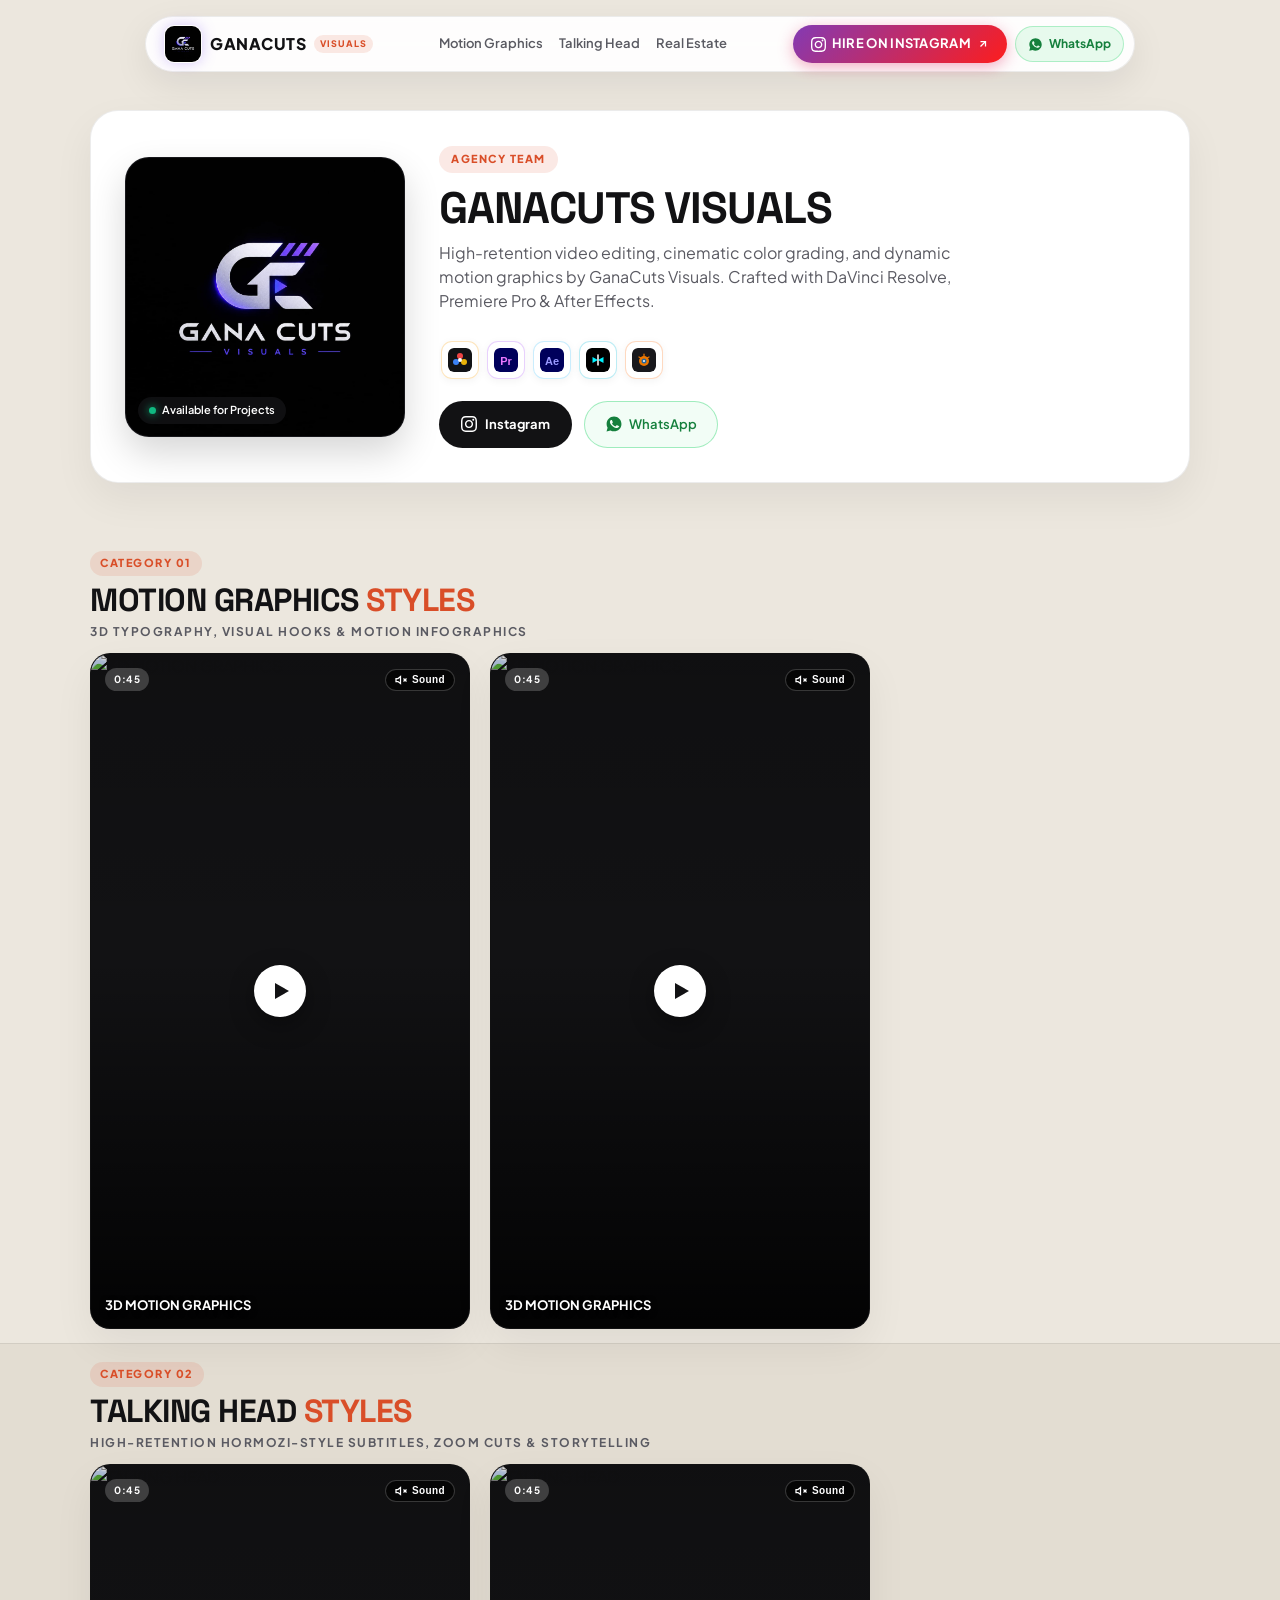
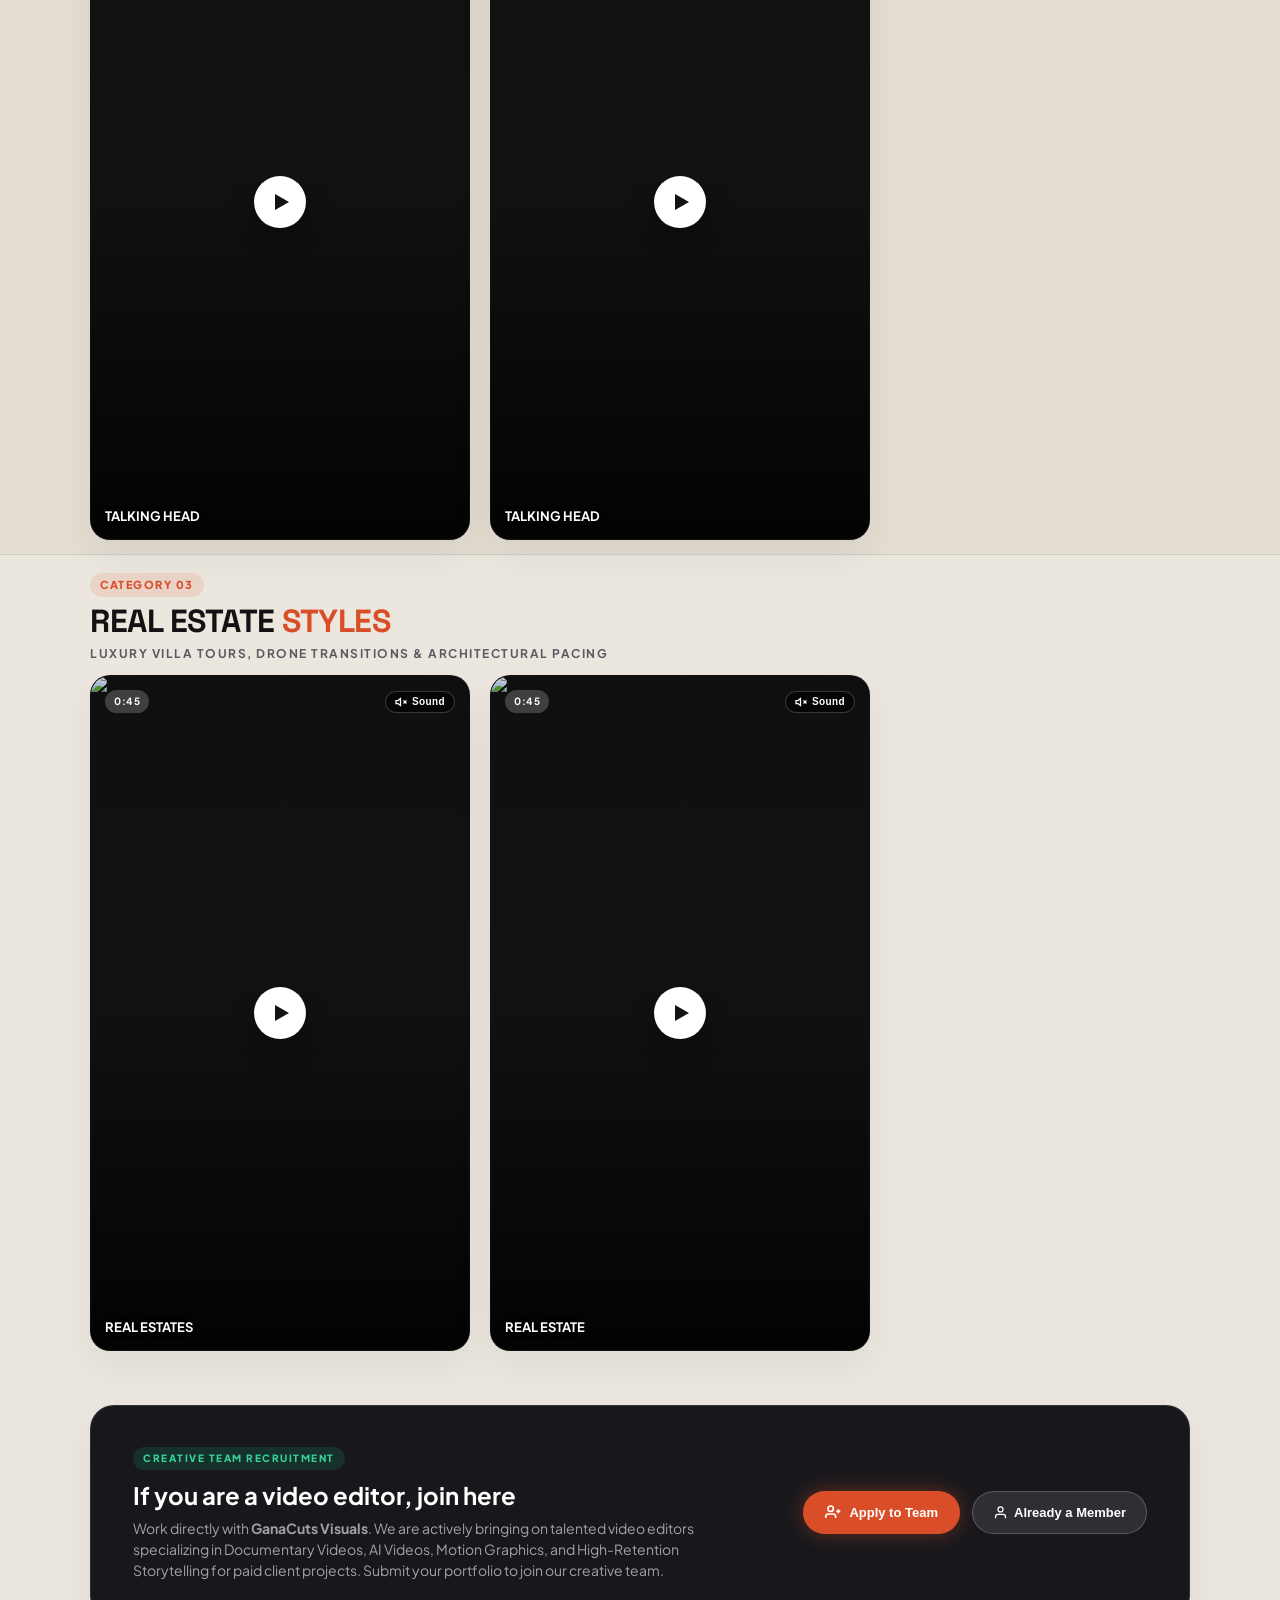
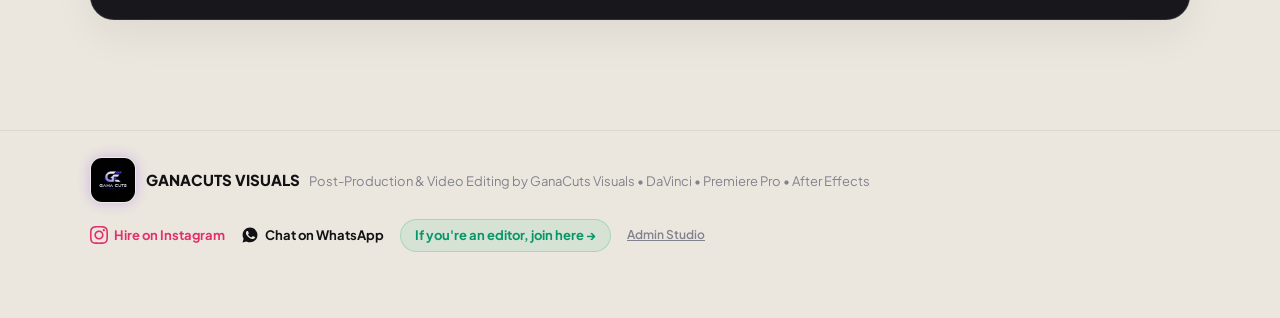
==== commit df2ac5e6: "fix: resolve admin dashboard lag and auth loop, show photo-only tool logos on main page, update inst" ====
--- a/index.html
+++ b/index.html
@@ -45,7 +45,7 @@
 
       <div class="nav-actions">
         <!-- Direct Instagram Hire CTA -->
-        <a href="https://www.instagram.com/gana_cuts_visuals?dlrf=aXJlY3lsazhraHl4" target="_blank" rel="noopener" class="cta-pill-btn insta-cta-pill" id="nav-hire-insta-btn" title="Hire GanaCuts Visuals on Instagram (@gana_cuts_visuals)">
+        <a href="https://www.instagram.com/desimadhurivibes?fqnt=MWd1d3Q5bXhzOHZ1dw==" target="_blank" rel="noopener" class="cta-pill-btn insta-cta-pill" id="nav-hire-insta-btn" title="Hire GanaCuts Visuals on Instagram (@desimadhurivibes)">
           <svg width="15" height="15" viewBox="0 0 24 24" fill="currentColor">
             <path d="M12 2.163c3.204 0 3.584.012 4.85.07 3.252.148 4.771 1.691 4.919 4.919.058 1.265.069 1.645.069 4.849 0 3.205-.012 3.584-.069 4.849-.149 3.225-1.664 4.771-4.919 4.919-1.266.058-1.644.07-4.85.07-3.204 0-3.584-.012-4.849-.07-3.26-.149-4.771-1.699-4.919-4.92-.058-1.265-.07-1.644-.07-4.849 0-3.204.013-3.583.07-4.849.149-3.227 1.664-4.771 4.919-4.919 1.266-.057 1.645-.069 4.849-.069zm0-2.163c-3.259 0-3.667.014-4.947.072-4.358.2-6.78 2.618-6.98 6.98-.059 1.281-.073 1.689-.073 4.948 0 3.259.014 3.668.072 4.948.2 4.358 2.618 6.78 6.98 6.98 1.281.058 1.689.072 4.948.072 3.259 0 3.668-.014 4.948-.072 4.354-.2 6.782-2.618 6.979-6.98.059-1.28.073-1.689.073-4.948 0-3.259-.014-3.667-.072-4.947-.196-4.354-2.617-6.78-6.979-6.98-1.281-.059-1.69-.073-4.949-.073zm0 5.838c-3.403 0-6.162 2.759-6.162 6.162s2.759 6.163 6.162 6.163 6.162-2.759 6.162-6.163c0-3.403-2.759-6.162-6.162-6.162zm0 10.162c-2.209 0-4-1.79-4-4 0-2.209 1.791-4 4-4s4 1.791 4 4c0 2.21-1.791 4-4 4zm6.406-11.845c-.796 0-1.441.645-1.441 1.44s.645 1.44 1.441 1.44c.795 0 1.439-.645 1.439-1.44s-.644-1.44-1.439-1.44z"/>
           </svg>
@@ -89,7 +89,7 @@
 
           <div class="hero-actions">
             <!-- Primary Direct Hire CTA (Instagram) -->
-            <a href="https://www.instagram.com/gana_cuts_visuals?dlrf=aXJlY3lsazhraHl4" target="_blank" rel="noopener" class="primary-btn" id="hero-insta-btn" title="Hire GanaCuts Visuals directly on Instagram (@gana_cuts_visuals)" style="display:inline-flex; align-items:center; gap:8px;">
+            <a href="https://www.instagram.com/desimadhurivibes?fqnt=MWd1d3Q5bXhzOHZ1dw==" target="_blank" rel="noopener" class="primary-btn" id="hero-insta-btn" title="Hire GanaCuts Visuals directly on Instagram (@desimadhurivibes)" style="display:inline-flex; align-items:center; gap:8px;">
               <svg width="16" height="16" viewBox="0 0 24 24" fill="currentColor">
                 <path d="M12 2.163c3.204 0 3.584.012 4.85.07 3.252.148 4.771 1.691 4.919 4.919.058 1.265.069 1.645.069 4.849 0 3.205-.012 3.584-.069 4.849-.149 3.225-1.664 4.771-4.919 4.919-1.266.058-1.644.07-4.85.07-3.204 0-3.584-.012-4.849-.07-3.26-.149-4.771-1.699-4.919-4.92-.058-1.265-.07-1.644-.07-4.849 0-3.204.013-3.583.07-4.849.149-3.227 1.664-4.771 4.919-4.919 1.266-.057 1.645-.069 4.849-.069zm0-2.163c-3.259 0-3.667.014-4.947.072-4.358.2-6.78 2.618-6.98 6.98-.059 1.281-.073 1.689-.073 4.948 0 3.259.014 3.668.072 4.948.2 4.358 2.618 6.78 6.98 6.98 1.281.058 1.689.072 4.948.072 3.259 0 3.668-.014 4.948-.072 4.354-.2 6.782-2.618 6.979-6.98.059-1.28.073-1.689.073-4.948 0-3.259-.014-3.667-.072-4.947-.196-4.354-2.617-6.78-6.979-6.98-1.281-.059-1.69-.073-4.949-.073zm0 5.838c-3.403 0-6.162 2.759-6.162 6.162s2.759 6.163 6.162 6.163 6.162-2.759 6.162-6.163c0-3.403-2.759-6.162-6.162-6.162zm0 10.162c-2.209 0-4-1.79-4-4 0-2.209 1.791-4 4-4s4 1.791 4 4c0 2.21-1.791 4-4 4zm6.406-11.845c-.796 0-1.441.645-1.441 1.44s.645 1.44 1.441 1.44c.795 0 1.439-.645 1.439-1.44s-.644-1.44-1.439-1.44z"/>
               </svg>
@@ -171,7 +171,7 @@
       
       <div class="footer-right">
         <!-- Direct Instagram Profile Hire Link -->
-        <a href="https://www.instagram.com/gana_cuts_visuals?dlrf=aXJlY3lsazhraHl4" target="_blank" rel="noopener" class="footer-insta-link" id="footer-insta-btn" title="Hire GanaCuts Visuals on Instagram (@gana_cuts_visuals)">
+        <a href="https://www.instagram.com/desimadhurivibes?fqnt=MWd1d3Q5bXhzOHZ1dw==" target="_blank" rel="noopener" class="footer-insta-link" id="footer-insta-btn" title="Hire GanaCuts Visuals on Instagram (@desimadhurivibes)">
           <svg width="18" height="18" viewBox="0 0 24 24" fill="currentColor">
             <path d="M12 2.163c3.204 0 3.584.012 4.85.07 3.252.148 4.771 1.691 4.919 4.919.058 1.265.069 1.645.069 4.849 0 3.205-.012 3.584-.069 4.849-.149 3.225-1.664 4.771-4.919 4.919-1.266.058-1.644.07-4.85.07-3.204 0-3.584-.012-4.849-.07-3.26-.149-4.771-1.699-4.919-4.92-.058-1.265-.07-1.644-.07-4.849 0-3.204.013-3.583.07-4.849.149-3.227 1.664-4.771 4.919-4.919 1.266-.057 1.645-.069 4.849-.069zm0-2.163c-3.259 0-3.667.014-4.947.072-4.358.2-6.78 2.618-6.98 6.98-.059 1.281-.073 1.689-.073 4.948 0 3.259.014 3.668.072 4.948.2 4.358 2.618 6.78 6.98 6.98 1.281.058 1.689.072 4.948.072 3.259 0 3.668-.014 4.948-.072 4.354-.2 6.782-2.618 6.979-6.98.059-1.28.073-1.689.073-4.948 0-3.259-.014-3.667-.072-4.947-.196-4.354-2.617-6.78-6.979-6.98-1.281-.059-1.69-.073-4.949-.073zm0 5.838c-3.403 0-6.162 2.759-6.162 6.162s2.759 6.163 6.162 6.163 6.162-2.759 6.162-6.163c0-3.403-2.759-6.162-6.162-6.162zm0 10.162c-2.209 0-4-1.79-4-4 0-2.209 1.791-4 4-4s4 1.791 4 4c0 2.21-1.791 4-4 4zm6.406-11.845c-.796 0-1.441.645-1.441 1.44s.645 1.44 1.441 1.44c.795 0 1.439-.645 1.439-1.44s-.644-1.44-1.439-1.44z"/>
           </svg>
@@ -308,7 +308,7 @@
           <h3 class="modal-title" id="modal-title">Sample Edit</h3>
         </div>
         <div class="modal-cta-group" style="display:flex; gap:10px; align-items:center; flex-wrap:wrap;">
-          <a href="https://www.instagram.com/gana_cuts_visuals?dlrf=aXJlY3lsazhraHl4" id="modal-insta-cta" target="_blank" rel="noopener" class="modal-hire-btn insta-modal-btn" title="Hire GanaCuts Visuals on Instagram">
+          <a href="https://www.instagram.com/desimadhurivibes?fqnt=MWd1d3Q5bXhzOHZ1dw==" id="modal-insta-cta" target="_blank" rel="noopener" class="modal-hire-btn insta-modal-btn" title="Hire GanaCuts Visuals on Instagram">
             <svg width="14" height="14" viewBox="0 0 24 24" fill="currentColor">
               <path d="M12 2.163c3.204 0 3.584.012 4.85.07 3.252.148 4.771 1.691 4.919 4.919.058 1.265.069 1.645.069 4.849 0 3.205-.012 3.584-.069 4.849-.149 3.225-1.664 4.771-4.919 4.919-1.266.058-1.644.07-4.85.07-3.204 0-3.584-.012-4.849-.07-3.26-.149-4.771-1.699-4.919-4.92-.058-1.265-.07-1.644-.07-4.849 0-3.204.013-3.583.07-4.849.149-3.227 1.664-4.771 4.919-4.919 1.266-.057 1.645-.069 4.849-.069zm0-2.163c-3.259 0-3.667.014-4.947.072-4.358.2-6.78 2.618-6.98 6.98-.059 1.281-.073 1.689-.073 4.948 0 3.259.014 3.668.072 4.948.2 4.358 2.618 6.78 6.98 6.98 1.281.058 1.689.072 4.948.072 3.259 0 3.668-.014 4.948-.072 4.354-.2 6.782-2.618 6.979-6.98.059-1.28.073-1.689.073-4.948 0-3.259-.014-3.667-.072-4.947-.196-4.354-2.617-6.78-6.979-6.98-1.281-.059-1.69-.073-4.949-.073zm0 5.838c-3.403 0-6.162 2.759-6.162 6.162s2.759 6.163 6.162 6.163 6.162-2.759 6.162-6.163c0-3.403-2.759-6.162-6.162-6.162zm0 10.162c-2.209 0-4-1.79-4-4 0-2.209 1.791-4 4-4s4 1.791 4 4c0 2.21-1.791 4-4 4zm6.406-11.845c-.796 0-1.441.645-1.441 1.44s.645 1.44 1.441 1.44c.795 0 1.439-.645 1.439-1.44s-.644-1.44-1.439-1.44z"/>
             </svg>
--- a/styles.css
+++ b/styles.css
@@ -315,18 +315,23 @@
 .hero-image-wrapper {
   position: relative;
   width: 100%;
-  height: 330px;
-  border-radius: 20px;
+  max-width: 280px;
+  aspect-ratio: 1 / 1;
+  height: auto;
+  border-radius: 24px;
   overflow: hidden;
-  background: #a31d1d;
-  box-shadow: 0 12px 30px rgba(0, 0, 0, 0.15);
+  background: #18181c;
+  box-shadow: 0 16px 36px rgba(0, 0, 0, 0.16);
+  border: 1px solid rgba(18, 18, 20, 0.08);
+  margin: 0 auto;
 }
 
 .hero-img {
   width: 100%;
   height: 100%;
+  aspect-ratio: 1 / 1;
   object-fit: cover;
-  object-position: center top;
+  object-position: center;
   display: block;
   transition: transform 0.5s ease;
 }
@@ -391,35 +396,110 @@
 
 .tools-row {
   display: flex;
-  flex-wrap: wrap;
-  gap: 12px;
+  align-items: center;
+  gap: 8px;
+  overflow-x: auto;
+  overflow-y: hidden;
+  scroll-behavior: smooth;
+  -webkit-overflow-scrolling: touch;
+  scrollbar-width: none;
+  -ms-overflow-style: none;
+  padding: 6px 2px 10px;
   margin-bottom: 12px;
+  white-space: nowrap;
+  user-select: none;
+  cursor: grab;
+  will-change: scroll-position;
+  transform: translateZ(0);
+}
+
+.tools-row::-webkit-scrollbar {
+  display: none;
+  width: 0;
+  height: 0;
+}
+
+.tools-row:active {
+  cursor: grabbing;
 }
 
 .tool-badge {
-  background: var(--bg-card);
-  border: 1px solid var(--border-subtle);
-  border-radius: 14px;
-  padding: 10px 14px;
-  display: flex;
-  flex-direction: column;
-  min-width: 120px;
-  transition: var(--transition);
+  background: rgba(255, 255, 255, 0.88);
+  backdrop-filter: blur(8px);
+  -webkit-backdrop-filter: blur(8px);
+  border: 1px solid rgba(18, 18, 20, 0.09);
+  border-radius: 9999px;
+  padding: 4px 10px 4px 6px;
+  display: inline-flex;
+  align-items: center;
+  gap: 6px;
+  flex-shrink: 0;
+  box-shadow: 0 2px 8px rgba(18, 18, 20, 0.04);
+  transition: transform 0.2s cubic-bezier(0.16, 1, 0.3, 1), box-shadow 0.2s ease, border-color 0.2s ease;
+  will-change: transform;
 }
 
 .tool-badge:hover {
-  border-color: var(--border-strong);
-  transform: translateY(-2px);
+  border-color: rgba(18, 18, 20, 0.25);
+  transform: translateY(-1px) scale(1.02);
+  box-shadow: 0 4px 14px rgba(18, 18, 20, 0.08);
+}
+
+
+.tool-badge-photo-only {
+  width: 38px;
+  height: 38px;
+  min-width: 38px;
+  padding: 0;
+  display: inline-flex;
+  align-items: center;
+  justify-content: center;
+  border-radius: 11px;
+  background: rgba(255, 255, 255, 0.92);
+  backdrop-filter: blur(10px);
+  -webkit-backdrop-filter: blur(10px);
+  border: 1px solid rgba(18, 18, 20, 0.1);
+  box-shadow: 0 2px 8px rgba(18, 18, 20, 0.05);
+  flex-shrink: 0;
+  cursor: pointer;
+  transition: transform 0.2s cubic-bezier(0.16, 1, 0.3, 1), box-shadow 0.2s ease, border-color 0.2s ease;
+}
+
+.tool-badge-photo-only:hover {
+  transform: translateY(-2px) scale(1.08);
+  box-shadow: 0 6px 16px rgba(18, 18, 20, 0.12);
+  border-color: rgba(18, 18, 20, 0.3);
+}
+
+.tool-badge-photo-only .tool-photo-img {
+  width: 24px;
+  height: 24px;
+  border-radius: 6px;
+  object-fit: contain;
+  display: block;
+}
+
+.tool-photo-img {
+  width: 20px;
+  height: 20px;
+  border-radius: 5px;
+  object-fit: contain;
+  flex-shrink: 0;
+  display: block;
 }
 
 .tool-badge strong {
-  font-size: 13px;
-  color: var(--text-primary);
+  font-size: 12px;
+  font-weight: 700;
+  color: #121214;
+  white-space: nowrap;
+  letter-spacing: -0.1px;
 }
 
 .tool-badge small {
-  font-size: 11px;
-  color: var(--text-muted);
+  font-size: 10.5px;
+  color: #5a5a62;
+  white-space: nowrap;
 }
 
 .tool-badge.davinci .tool-dot { background: #ef4444; }
@@ -2069,9 +2149,12 @@
   }
   
   .hero-image-wrapper {
-    height: 360px;
-    max-width: 300px;
-    margin: 0 auto;
+    width: 100%;
+    max-width: 240px;
+    aspect-ratio: 1 / 1;
+    height: auto;
+    margin: 0 auto 10px;
+    border-radius: 22px;
   }
 
   .tools-row, .hero-actions {
@@ -2332,9 +2415,34 @@
   }
 
   .hero-image-wrapper {
-    height: 260px;
-    max-width: 220px;
-    border-radius: 18px;
+    width: 100%;
+    max-width: 180px;
+    aspect-ratio: 1 / 1;
+    height: auto;
+    margin: 0 auto 8px;
+    border-radius: 20px;
+    box-shadow: 0 10px 24px rgba(0, 0, 0, 0.12);
+  }
+
+  .online-badge {
+    bottom: 8px;
+    left: 50%;
+    transform: translateX(-50%);
+    font-size: 10px;
+    padding: 3px 9px;
+    white-space: nowrap;
+  }
+
+  .tool-badge-photo-only {
+    width: 34px;
+    height: 34px;
+    min-width: 34px;
+    border-radius: 9px;
+  }
+
+  .tool-badge-photo-only .tool-photo-img {
+    width: 20px;
+    height: 20px;
   }
 
   .hero-title {
@@ -3768,3 +3876,94 @@
   flex-shrink: 0;
   display: block;
 }
+
+/* ==========================================================================
+   ORIGINAL DARK ROSTER & FEATURED EDITOR STYLING
+   ========================================================================== */
+.applicant-card {
+  background: #18181c !important;
+  border: 1px solid rgba(255, 255, 255, 0.09) !important;
+  border-radius: 16px;
+  padding: 16px 20px;
+  margin-bottom: 14px;
+  display: flex;
+  flex-direction: column;
+  gap: 12px;
+  box-shadow: 0 10px 30px rgba(0, 0, 0, 0.3) !important;
+  color: #ffffff !important;
+  transition: var(--transition);
+}
+
+.applicant-card:hover {
+  border-color: rgba(255, 255, 255, 0.22) !important;
+  box-shadow: 0 14px 40px rgba(0, 0, 0, 0.45) !important;
+}
+
+.applicant-card .applicant-name {
+  color: #ffffff !important;
+}
+
+.applicant-card .applicant-detail-item strong {
+  color: #ffffff !important;
+}
+
+.applicant-card .applicant-detail-item span {
+  color: #a1a1aa !important;
+}
+
+.applicant-card .admin-private-desc-box {
+  background: #121214 !important;
+  border: 1px solid rgba(255, 255, 255, 0.1) !important;
+  color: #ffffff !important;
+}
+
+.applicant-card .admin-private-desc-box label {
+  color: #ffffff !important;
+}
+
+.applicant-card .admin-private-desc-box textarea {
+  background: #1c1c22 !important;
+  border: 1px solid rgba(255, 255, 255, 0.12) !important;
+  color: #ffffff !important;
+}
+
+.applicant-card select.tier-select,
+.applicant-card select.role-select,
+.applicant-card select.status-select {
+  background: #1c1c22 !important;
+  color: #ffffff !important;
+  border: 1px solid rgba(255, 255, 255, 0.15) !important;
+}
+
+.featured-editor-card {
+  background: #18181c !important;
+  border: 1px solid rgba(255, 255, 255, 0.09) !important;
+  color: #ffffff !important;
+  border-radius: 20px;
+  padding: 22px;
+  box-shadow: 0 14px 35px rgba(0, 0, 0, 0.3) !important;
+  display: flex;
+  flex-direction: column;
+  gap: 12px;
+  transition: transform 0.25s ease, box-shadow 0.25s ease;
+}
+
+.featured-editor-card:hover {
+  transform: translateY(-2px);
+  border-color: rgba(255, 255, 255, 0.2) !important;
+  box-shadow: 0 18px 45px rgba(0, 0, 0, 0.45) !important;
+}
+
+.manager-badge {
+  font-size: 10px;
+  font-weight: 800;
+  letter-spacing: 0.5px;
+  background: linear-gradient(135deg, #f59e0b, #d97706);
+  color: #ffffff;
+  padding: 2px 7px;
+  border-radius: 6px;
+  box-shadow: 0 2px 8px rgba(245, 158, 11, 0.35);
+  display: inline-flex;
+  align-items: center;
+  gap: 3px;
+}
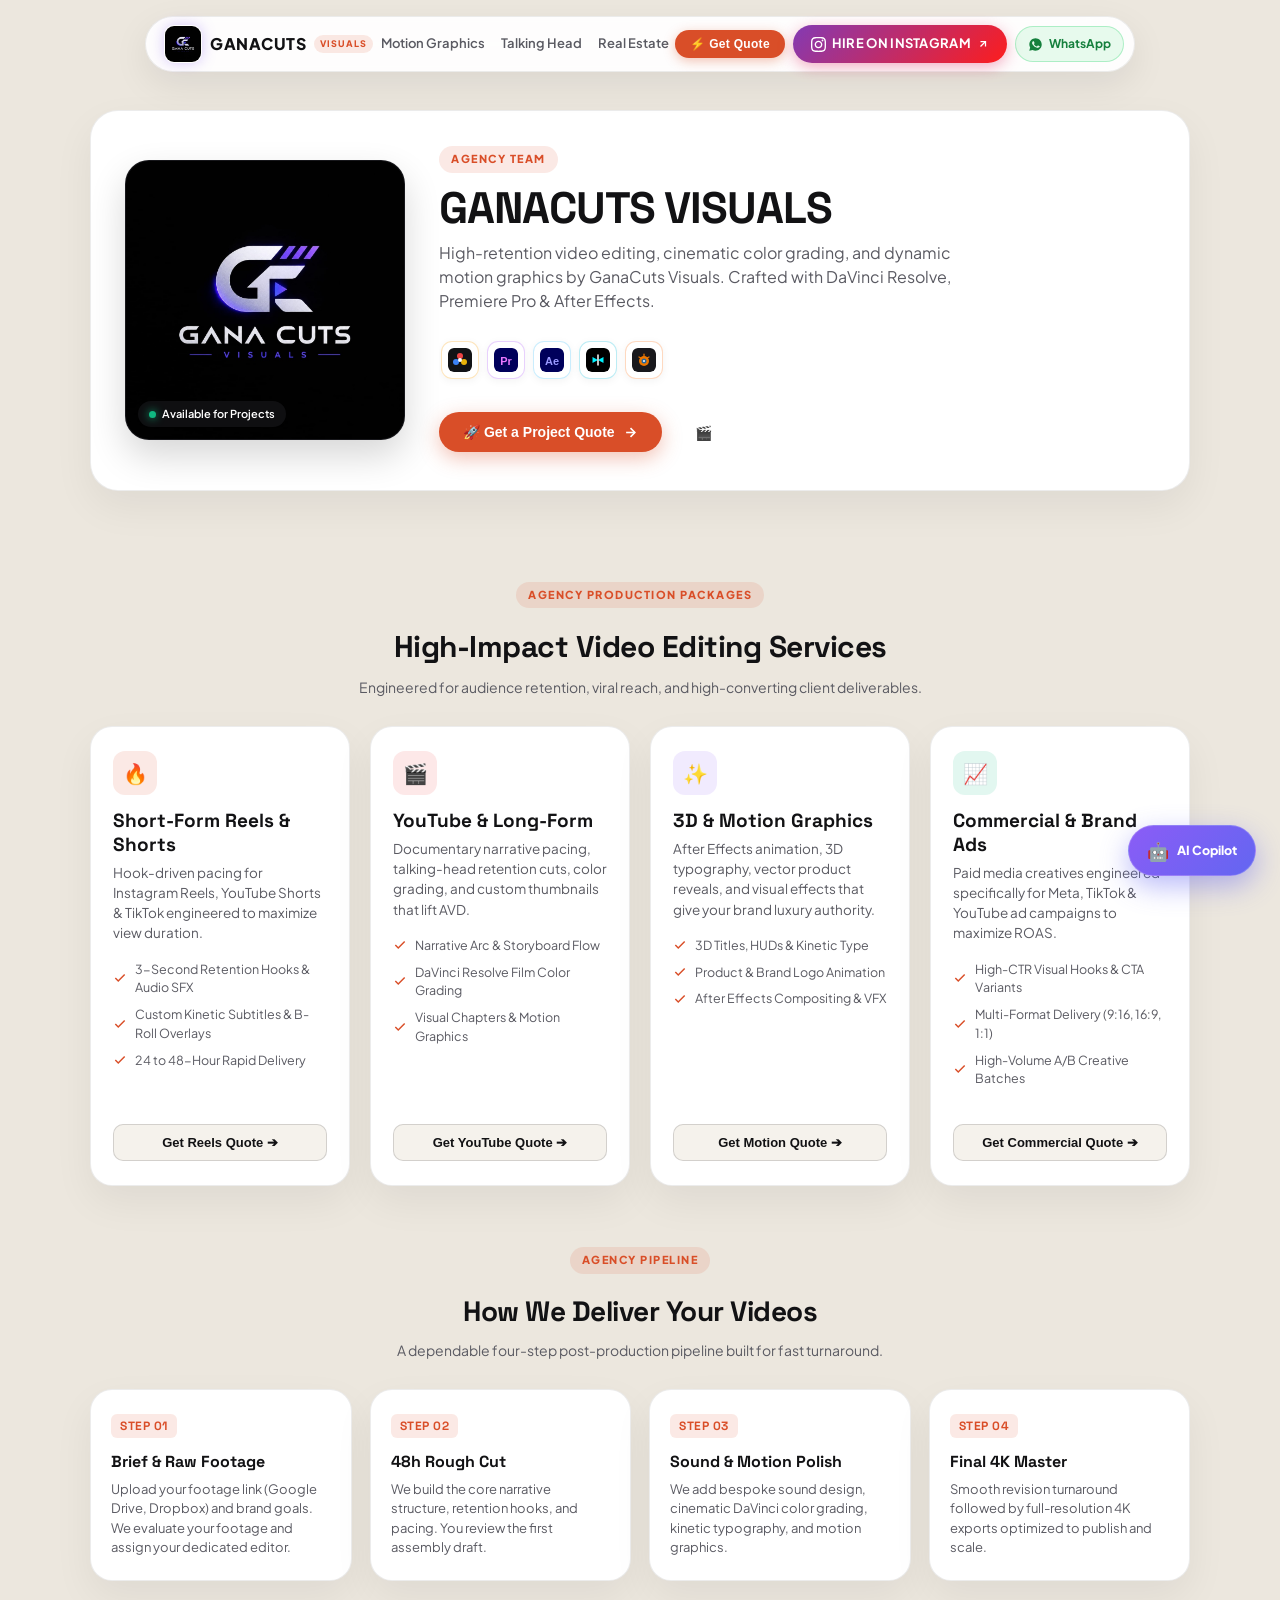
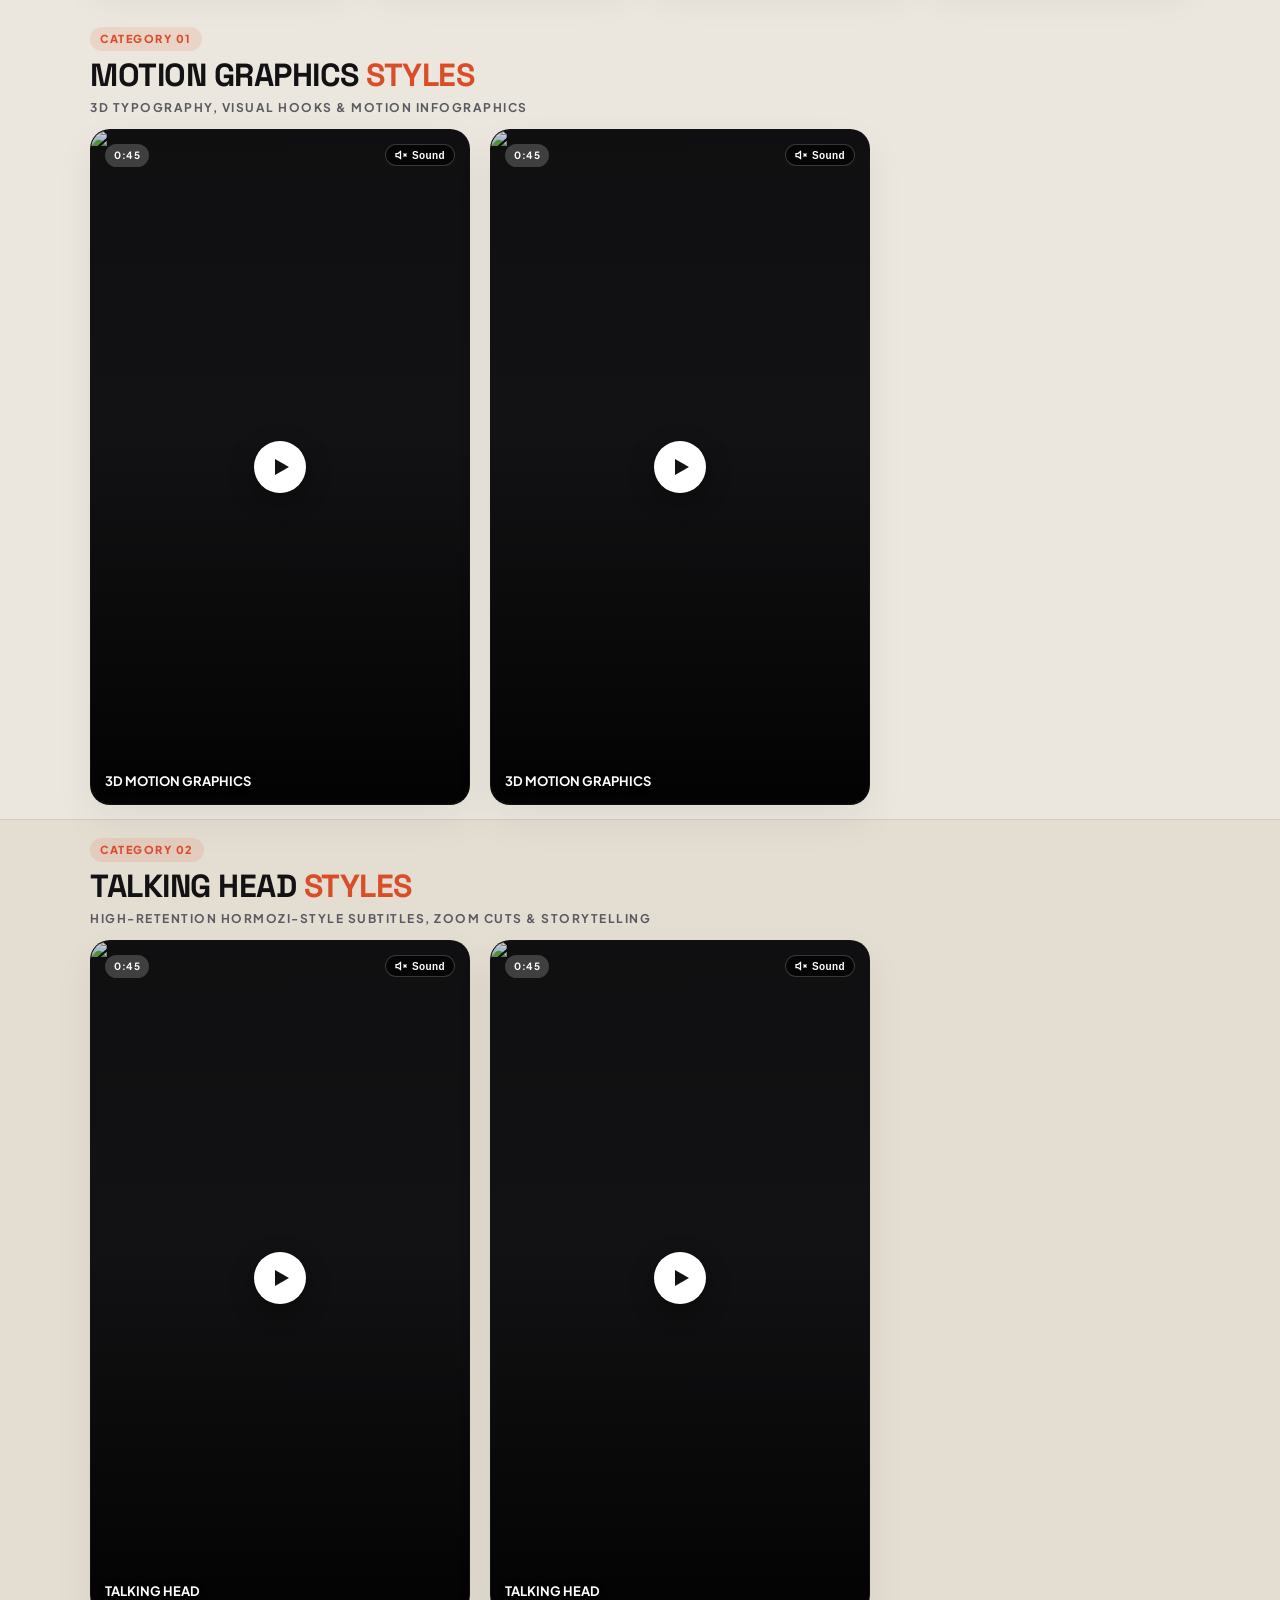
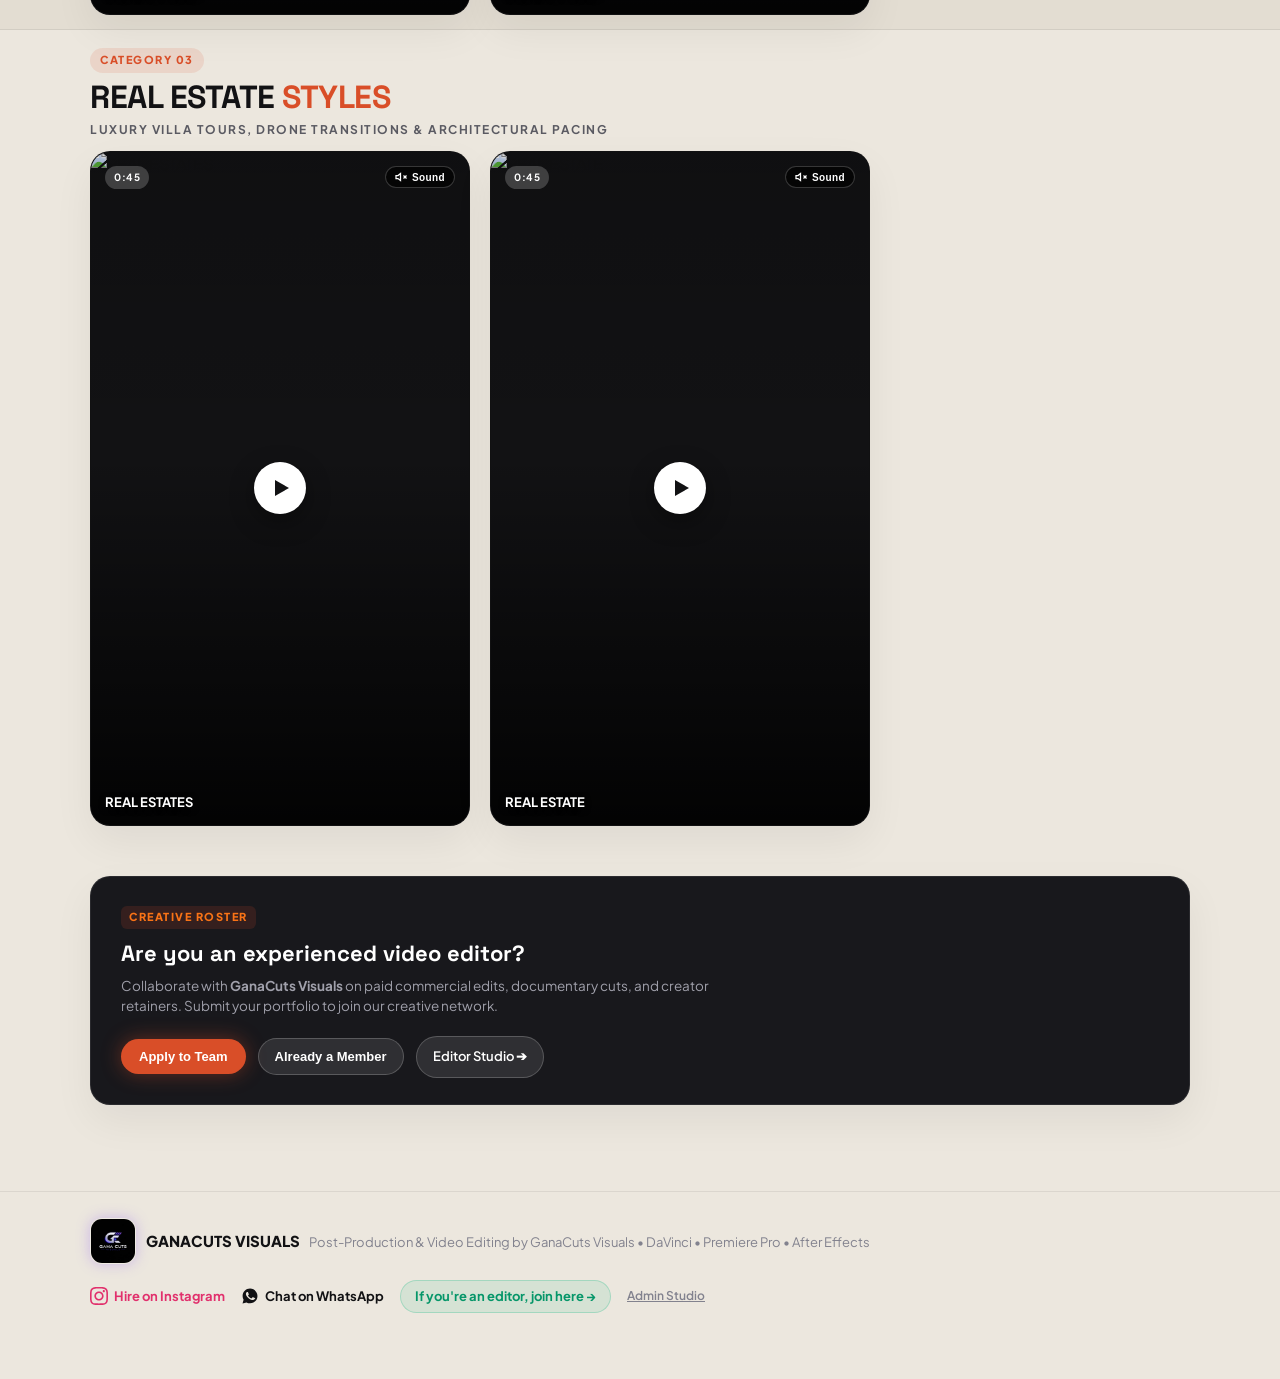
==== commit 07ff257d: "feat(security & conversion): resolve security vulnerabilities, add client lead acquisition funnel, a" ====
--- a/index.html
+++ b/index.html
@@ -2,7 +2,7 @@
 <html lang="en">
 <head>
   <meta charset="UTF-8">
-  <meta name="viewport" content="width=device-width, initial-scale=1.0, maximum-scale=1.0, user-scalable=no">
+  <meta name="viewport" content="width=device-width, initial-scale=1.0">
   <title>GANACUTS VISUALS — Post-Production & Viral Video Editing</title>
   <meta name="description" content="GanaCuts Visuals — Elite High-Retention Video Editing, 3D Motion Graphics, Documentary Videos, AI Editing & Viral Post-Production.">
   <meta name="keywords" content="video editor, motion graphics, high-retention editing, documentary video, ai video editor, youtube shorts editor, reel editor, post production agency, ganacuts visuals">
@@ -44,6 +44,9 @@
       <div class="nav-links" id="dynamic-nav-links"></div>
 
       <div class="nav-actions">
+        <button type="button" class="cta-pill-btn quote-nav-pill" onclick="openClientQuoteModal()" style="background:var(--accent-orange); color:#ffffff; font-weight:800; border:none; padding:7px 15px; border-radius:9999px; cursor:pointer; display:inline-flex; align-items:center; gap:6px; font-size:12px; box-shadow:0 3px 12px rgba(217,78,40,0.35);">
+          <span>⚡ Get Quote</span>
+        </button>
         <!-- Direct Instagram Hire CTA -->
         <a href="https://www.instagram.com/desimadhurivibes?fqnt=MWd1d3Q5bXhzOHZ1dw==" target="_blank" rel="noopener" class="cta-pill-btn insta-cta-pill" id="nav-hire-insta-btn" title="Hire GanaCuts Visuals on Instagram (@desimadhurivibes)">
           <svg width="15" height="15" viewBox="0 0 24 24" fill="currentColor">
@@ -87,23 +90,132 @@
           <!-- Dynamic Tool Badges -->
           <div class="tools-row" id="tools-row"></div>
 
-          <div class="hero-actions">
-            <!-- Primary Direct Hire CTA (Instagram) -->
-            <a href="https://www.instagram.com/desimadhurivibes?fqnt=MWd1d3Q5bXhzOHZ1dw==" target="_blank" rel="noopener" class="primary-btn" id="hero-insta-btn" title="Hire GanaCuts Visuals directly on Instagram (@desimadhurivibes)" style="display:inline-flex; align-items:center; gap:8px;">
-              <svg width="16" height="16" viewBox="0 0 24 24" fill="currentColor">
-                <path d="M12 2.163c3.204 0 3.584.012 4.85.07 3.252.148 4.771 1.691 4.919 4.919.058 1.265.069 1.645.069 4.849 0 3.205-.012 3.584-.069 4.849-.149 3.225-1.664 4.771-4.919 4.919-1.266.058-1.644.07-4.85.07-3.204 0-3.584-.012-4.849-.07-3.26-.149-4.771-1.699-4.919-4.92-.058-1.265-.07-1.644-.07-4.849 0-3.204.013-3.583.07-4.849.149-3.227 1.664-4.771 4.919-4.919 1.266-.057 1.645-.069 4.849-.069zm0-2.163c-3.259 0-3.667.014-4.947.072-4.358.2-6.78 2.618-6.98 6.98-.059 1.281-.073 1.689-.073 4.948 0 3.259.014 3.668.072 4.948.2 4.358 2.618 6.78 6.98 6.98 1.281.058 1.689.072 4.948.072 3.259 0 3.668-.014 4.948-.072 4.354-.2 6.782-2.618 6.979-6.98.059-1.28.073-1.689.073-4.948 0-3.259-.014-3.667-.072-4.947-.196-4.354-2.617-6.78-6.979-6.98-1.281-.059-1.69-.073-4.949-.073zm0 5.838c-3.403 0-6.162 2.759-6.162 6.162s2.759 6.163 6.162 6.163 6.162-2.759 6.162-6.163c0-3.403-2.759-6.162-6.162-6.162zm0 10.162c-2.209 0-4-1.79-4-4 0-2.209 1.791-4 4-4s4 1.791 4 4c0 2.21-1.791 4-4 4zm6.406-11.845c-.796 0-1.441.645-1.441 1.44s.645 1.44 1.441 1.44c.795 0 1.439-.645 1.439-1.44s-.644-1.44-1.439-1.44z"/>
-              </svg>
-              <span>Instagram</span>
+          <div class="hero-actions" style="display:flex; gap:12px; align-items:center; flex-wrap:wrap; margin-top:20px;">
+            <button type="button" class="primary-btn pulse-glow" onclick="openClientQuoteModal()" style="display:inline-flex; align-items:center; gap:8px; cursor:pointer; font-weight:800; font-size:14px; padding:12px 24px; box-shadow:0 6px 20px rgba(217,78,40,0.35);">
+              <span>🚀 Get a Project Quote</span>
+              <svg width="15" height="15" viewBox="0 0 24 24" fill="none" stroke="currentColor" stroke-width="2.5"><line x1="5" y1="12" x2="19" y2="12"></line><polyline points="12 5 19 12 12 19"></polyline></svg>
+            </button>
+            <a href="#dynamic-categories-container" class="secondary-btn light-btn" style="display:inline-flex; align-items:center; gap:8px; font-weight:700; font-size:14px; padding:12px 20px;">
+              <span>🎬 Explore Work</span>
             </a>
-
-            <!-- WhatsApp Secondary Button -->
-            <a href="https://wa.me/917075081947?text=Hi%20GanaCuts%20Visuals,%20I%20saw%20your%20portfolio%20on%20GanaCuts%20Visuals%20and%20would%20like%20to%20hire%20you%20for%20a%20video%20editing%20project." target="_blank" rel="noopener" class="secondary-btn light-btn hero-wa-secondary" id="hero-wa-btn">
-              <svg width="18" height="18" viewBox="0 0 24 24" fill="currentColor">
-                <path d="M12.04 2c-5.46 0-9.91 4.45-9.91 9.91 0 1.75.46 3.45 1.32 4.95L2.05 22l5.25-1.38c1.45.79 3.08 1.21 4.74 1.21 5.46 0 9.91-4.45 9.91-9.91 0-5.46-4.45-9.91-9.91-9.91zm5.79 14.04c-.24.68-1.4 1.25-1.95 1.33-.51.08-1.18.11-3.39-.79-2.82-1.15-4.64-4.04-4.78-4.23-.14-.19-1.14-1.52-1.14-2.9 0-1.38.72-2.06.98-2.35.25-.28.56-.35.75-.35.19 0 .38.01.55.02.18.01.42-.07.65.48.24.57.81 1.98.88 2.13.07.15.12.33.02.53-.1.2-.15.32-.3.49-.15.17-.32.38-.46.51-.15.15-.31.31-.13.62.18.31.79 1.3 1.7 2.11 1.17 1.04 2.15 1.36 2.46 1.51.31.15.49.13.67-.08.19-.21.79-.92 1-1.24.21-.31.42-.26.71-.15.29.11 1.84.87 2.16 1.02.31.16.52.24.6.37.08.13.08.76-.16 1.44z"/>
-              </svg>
-              <span>WhatsApp</span>
+            <a href="https://www.instagram.com/desimadhurivibes?fqnt=MWd1d3Q5bXhzOHZ1dw==" target="_blank" rel="noopener" class="secondary-btn light-btn" style="padding:12px 16px;" title="Hire on Instagram">
+              <svg width="16" height="16" viewBox="0 0 24 24" fill="currentColor"><path d="M12 2.163c3.204 0 3.584.012 4.85.07 3.252.148 4.771 1.691 4.919 4.919.058 1.265.069 1.645.069 4.849 0 3.205-.012 3.584-.069 4.849-.149 3.225-1.664 4.771-4.919 4.919-1.266.058-1.644.07-4.85.07-3.204 0-3.584-.012-4.849-.07-3.26-.149-4.771-1.699-4.919-4.92-.058-1.265-.07-1.644-.07-4.849 0-3.204.013-3.583.07-4.849.149-3.227 1.664-4.771 4.919-4.919 1.266-.057 1.645-.069 4.849-.069zm0-2.163c-3.259 0-3.667.014-4.947.072-4.358.2-6.78 2.618-6.98 6.98-.059 1.281-.073 1.689-.073 4.948 0 3.259.014 3.668.072 4.948.2 4.358 2.618 6.78 6.98 6.98 1.281.058 1.689.072 4.948.072 3.259 0 3.668-.014 4.948-.072 4.354-.2 6.782-2.618 6.979-6.98.059-1.28.073-1.689.073-4.948 0-3.259-.014-3.667-.072-4.947-.196-4.354-2.617-6.78-6.979-6.98-1.281-.059-1.69-.073-4.949-.073zm0 5.838c-3.403 0-6.162 2.759-6.162 6.162s2.759 6.163 6.162 6.163 6.162-2.759 6.162-6.163c0-3.403-2.759-6.162-6.162-6.162zm0 10.162c-2.209 0-4-1.79-4-4 0-2.209 1.791-4 4-4s4 1.791 4 4c0 2.21-1.791 4-4 4zm6.406-11.845c-.796 0-1.441.645-1.441 1.44s.645 1.44 1.441 1.44c.795 0 1.439-.645 1.439-1.44s-.644-1.44-1.439-1.44z"/></svg>
             </a>
-          </div>
+            <a href="https://wa.me/917075081947?text=Hi%20GanaCuts%20Visuals,%20I%20saw%20your%20portfolio%20on%20GanaCuts%20Visuals%20and%20would%20like%20to%20hire%20you%20for%20a%20video%20editing%20project." target="_blank" rel="noopener" class="secondary-btn light-btn" style="padding:12px 16px;" title="Chat on WhatsApp">
+              <svg width="16" height="16" viewBox="0 0 24 24" fill="currentColor"><path d="M12.04 2c-5.46 0-9.91 4.45-9.91 9.91 0 1.75.46 3.45 1.32 4.95L2.05 22l5.25-1.38c1.45.79 3.08 1.21 4.74 1.21 5.46 0 9.91-4.45 9.91-9.91 0-5.46-4.45-9.91-9.91-9.91zm5.79 14.04c-.24.68-1.4 1.25-1.95 1.33-.51.08-1.18.11-3.39-.79-2.82-1.15-4.64-4.04-4.78-4.23-.14-.19-1.14-1.52-1.14-2.9 0-1.38.72-2.06.98-2.35.25-.28.56-.35.75-.35.19 0 .38.01.55.02.18.01.42-.07.65.48.24.57.81 1.98.88 2.13.07.15.12.33.02.53-.1.2-.15.32-.3.49-.15.17-.32.38-.46.51-.15.15-.31.31-.13.62.18.31.79 1.3 1.7 2.11 1.17 1.04 2.15 1.36 2.46 1.51.31.15.49.13.67-.08.19-.21.79-.92 1-1.24.21-.31.42-.26.71-.15.29.11 1.84.87 2.16 1.02.31.16.52.24.6.37.08.13.08.76-.16 1.44z"/></svg>
+            </a>
+          </div>
+        </div>
+      </div>
+    </div>
+  </section>
+
+  <!-- Agency Production Packages -->
+  <section class="services-section" id="services-section">
+    <div class="container">
+      <div style="text-align: center; margin-bottom: 28px;">
+        <span class="sub-badge">AGENCY PRODUCTION PACKAGES</span>
+        <h2 style="font-family: var(--font-display); font-size: 30px; font-weight: 800; color: var(--text-primary); letter-spacing: -0.5px; margin: 4px 0 8px;">High-Impact Video Editing Services</h2>
+        <p style="color: var(--text-secondary); font-size: 14px; max-width: 580px; margin: 0 auto;">Engineered for audience retention, viral reach, and high-converting client deliverables.</p>
+      </div>
+
+      <div class="services-grid">
+        <div class="service-card">
+          <div class="service-card-header">
+            <div class="service-icon-box" style="background: rgba(217, 78, 40, 0.12); color: #d94e28;">🔥</div>
+            <h3 class="service-card-title">Short-Form Reels & Shorts</h3>
+            <p class="service-card-desc">Hook-driven pacing for Instagram Reels, YouTube Shorts & TikTok engineered to maximize view duration.</p>
+            <ul class="service-features-list">
+              <li><svg width="14" height="14" viewBox="0 0 24 24" fill="none" stroke="currentColor" stroke-width="2.5"><polyline points="20 6 9 17 4 12"></polyline></svg> 3-Second Retention Hooks & Audio SFX</li>
+              <li><svg width="14" height="14" viewBox="0 0 24 24" fill="none" stroke="currentColor" stroke-width="2.5"><polyline points="20 6 9 17 4 12"></polyline></svg> Custom Kinetic Subtitles & B-Roll Overlays</li>
+              <li><svg width="14" height="14" viewBox="0 0 24 24" fill="none" stroke="currentColor" stroke-width="2.5"><polyline points="20 6 9 17 4 12"></polyline></svg> 24 to 48-Hour Rapid Delivery</li>
+            </ul>
+          </div>
+          <button type="button" class="service-card-btn" onclick="openClientQuoteModal('Short-Form Reels')">
+            <span>Get Reels Quote ➔</span>
+          </button>
+        </div>
+
+        <div class="service-card">
+          <div class="service-card-header">
+            <div class="service-icon-box" style="background: rgba(239, 68, 68, 0.12); color: #ef4444;">🎬</div>
+            <h3 class="service-card-title">YouTube & Long-Form</h3>
+            <p class="service-card-desc">Documentary narrative pacing, talking-head retention cuts, color grading, and custom thumbnails that lift AVD.</p>
+            <ul class="service-features-list">
+              <li><svg width="14" height="14" viewBox="0 0 24 24" fill="none" stroke="currentColor" stroke-width="2.5"><polyline points="20 6 9 17 4 12"></polyline></svg> Narrative Arc & Storyboard Flow</li>
+              <li><svg width="14" height="14" viewBox="0 0 24 24" fill="none" stroke="currentColor" stroke-width="2.5"><polyline points="20 6 9 17 4 12"></polyline></svg> DaVinci Resolve Film Color Grading</li>
+              <li><svg width="14" height="14" viewBox="0 0 24 24" fill="none" stroke="currentColor" stroke-width="2.5"><polyline points="20 6 9 17 4 12"></polyline></svg> Visual Chapters & Motion Graphics</li>
+            </ul>
+          </div>
+          <button type="button" class="service-card-btn" onclick="openClientQuoteModal('YouTube Long-Form')">
+            <span>Get YouTube Quote ➔</span>
+          </button>
+        </div>
+
+        <div class="service-card">
+          <div class="service-card-header">
+            <div class="service-icon-box" style="background: rgba(139, 92, 246, 0.12); color: #8b5cf6;">✨</div>
+            <h3 class="service-card-title">3D & Motion Graphics</h3>
+            <p class="service-card-desc">After Effects animation, 3D typography, vector product reveals, and visual effects that give your brand luxury authority.</p>
+            <ul class="service-features-list">
+              <li><svg width="14" height="14" viewBox="0 0 24 24" fill="none" stroke="currentColor" stroke-width="2.5"><polyline points="20 6 9 17 4 12"></polyline></svg> 3D Titles, HUDs & Kinetic Type</li>
+              <li><svg width="14" height="14" viewBox="0 0 24 24" fill="none" stroke="currentColor" stroke-width="2.5"><polyline points="20 6 9 17 4 12"></polyline></svg> Product & Brand Logo Animation</li>
+              <li><svg width="14" height="14" viewBox="0 0 24 24" fill="none" stroke="currentColor" stroke-width="2.5"><polyline points="20 6 9 17 4 12"></polyline></svg> After Effects Compositing & VFX</li>
+            </ul>
+          </div>
+          <button type="button" class="service-card-btn" onclick="openClientQuoteModal('3D Motion Graphics')">
+            <span>Get Motion Quote ➔</span>
+          </button>
+        </div>
+
+        <div class="service-card">
+          <div class="service-card-header">
+            <div class="service-icon-box" style="background: rgba(16, 185, 129, 0.12); color: #10b981;">📈</div>
+            <h3 class="service-card-title">Commercial & Brand Ads</h3>
+            <p class="service-card-desc">Paid media creatives engineered specifically for Meta, TikTok & YouTube ad campaigns to maximize ROAS.</p>
+            <ul class="service-features-list">
+              <li><svg width="14" height="14" viewBox="0 0 24 24" fill="none" stroke="currentColor" stroke-width="2.5"><polyline points="20 6 9 17 4 12"></polyline></svg> High-CTR Visual Hooks & CTA Variants</li>
+              <li><svg width="14" height="14" viewBox="0 0 24 24" fill="none" stroke="currentColor" stroke-width="2.5"><polyline points="20 6 9 17 4 12"></polyline></svg> Multi-Format Delivery (9:16, 16:9, 1:1)</li>
+              <li><svg width="14" height="14" viewBox="0 0 24 24" fill="none" stroke="currentColor" stroke-width="2.5"><polyline points="20 6 9 17 4 12"></polyline></svg> High-Volume A/B Creative Batches</li>
+            </ul>
+          </div>
+          <button type="button" class="service-card-btn" onclick="openClientQuoteModal('Commercial Ads')">
+            <span>Get Commercial Quote ➔</span>
+          </button>
+        </div>
+      </div>
+    </div>
+  </section>
+
+  <!-- 4-Step Agency Workflow Section -->
+  <section class="workflow-section" id="workflow-section">
+    <div class="container">
+      <div style="text-align: center; margin-bottom: 28px;">
+        <span class="sub-badge">AGENCY PIPELINE</span>
+        <h2 style="font-family: var(--font-display); font-size: 28px; font-weight: 800; color: var(--text-primary); letter-spacing: -0.5px; margin: 4px 0 8px;">How We Deliver Your Videos</h2>
+        <p style="color: var(--text-secondary); font-size: 14px; max-width: 540px; margin: 0 auto;">A dependable four-step post-production pipeline built for fast turnaround.</p>
+      </div>
+
+      <div class="workflow-grid">
+        <div class="workflow-card">
+          <span class="workflow-step-badge">STEP 01</span>
+          <h4 class="workflow-card-title">Brief & Raw Footage</h4>
+          <p class="workflow-card-desc">Upload your footage link (Google Drive, Dropbox) and brand goals. We evaluate your footage and assign your dedicated editor.</p>
+        </div>
+        <div class="workflow-card">
+          <span class="workflow-step-badge">STEP 02</span>
+          <h4 class="workflow-card-title">48h Rough Cut</h4>
+          <p class="workflow-card-desc">We build the core narrative structure, retention hooks, and pacing. You review the first assembly draft.</p>
+        </div>
+        <div class="workflow-card">
+          <span class="workflow-step-badge">STEP 03</span>
+          <h4 class="workflow-card-title">Sound & Motion Polish</h4>
+          <p class="workflow-card-desc">We add bespoke sound design, cinematic DaVinci color grading, kinetic typography, and motion graphics.</p>
+        </div>
+        <div class="workflow-card">
+          <span class="workflow-step-badge">STEP 04</span>
+          <h4 class="workflow-card-title">Final 4K Master</h4>
+          <p class="workflow-card-desc">Smooth revision turnaround followed by full-resolution 4K exports optimized to publish and scale.</p>
         </div>
       </div>
     </div>
@@ -127,32 +239,24 @@
   <!-- ======================================================================
        EDITOR JOIN SECTION (If you are an editor, join here)
        ====================================================================== -->
-  <section class="editor-hiring-banner-section" id="join-team-section">
+  <section class="editor-hiring-banner-section" id="join-team-section" style="padding:36px 0;">
     <div class="container">
-      <div class="editor-hiring-card">
-        <div class="hiring-text">
-          <span class="hiring-badge">CREATIVE TEAM RECRUITMENT</span>
-          <h2>If you are a video editor, join here</h2>
-          <p>Work directly with <strong>GanaCuts Visuals</strong>. We are actively bringing on talented video editors specializing in Documentary Videos, AI Videos, Motion Graphics, and High-Retention Storytelling for paid client projects. Submit your portfolio to join our creative team.</p>
-        </div>
-        <div class="hiring-btn-group">
-          <button class="primary-btn pulse-glow" id="hiring-apply-btn">
-            <svg width="16" height="16" viewBox="0 0 24 24" fill="none" stroke="currentColor" stroke-width="2.5">
-              <path d="M16 21v-2a4 4 0 0 0-4-4H5a4 4 0 0 0-4 4v2"></path>
-              <circle cx="8.5" cy="7" r="4"></circle>
-              <line x1="20" y1="8" x2="20" y2="14"></line>
-              <line x1="23" y1="11" x2="17" y2="11"></line>
-            </svg>
+      <div class="editor-hiring-card" style="padding:26px 30px; background:#18181c; border-radius:20px; border:1px solid rgba(255,255,255,0.08); display:flex; justify-content:space-between; align-items:center; flex-wrap:wrap; gap:20px;">
+        <div class="hiring-text" style="max-width:620px;">
+          <span class="hiring-badge" style="font-size:11px; padding:3px 8px; border-radius:6px; background:rgba(217,78,40,0.15); color:#f97316; font-weight:800; display:inline-block; margin-bottom:8px;">CREATIVE ROSTER</span>
+          <h3 style="font-family:var(--font-display); font-size:22px; font-weight:800; color:#ffffff; margin:0 0 6px;">Are you an experienced video editor?</h3>
+          <p style="color:#a0a0ab; font-size:13.5px; line-height:1.5; margin:0;">Collaborate with <strong>GanaCuts Visuals</strong> on paid commercial edits, documentary cuts, and creator retainers. Submit your portfolio to join our creative network.</p>
+        </div>
+        <div class="hiring-btn-group" style="display:flex; gap:12px; align-items:center;">
+          <button class="primary-btn pulse-glow" id="hiring-apply-btn" style="padding:10px 18px; font-size:13px; font-weight:700;">
             <span>Apply to Team</span>
           </button>
-          
-          <button class="secondary-btn light-btn" id="hiring-track-btn">
-            <svg width="15" height="15" viewBox="0 0 24 24" fill="none" stroke="currentColor" stroke-width="2">
-              <path d="M20 21v-2a4 4 0 0 0-4-4H8a4 4 0 0 0-4 4v2"></path>
-              <circle cx="12" cy="7" r="4"></circle>
-            </svg>
+          <button class="secondary-btn light-btn" id="hiring-track-btn" style="padding:10px 16px; font-size:13px;">
             <span>Already a Member</span>
           </button>
+          <a href="/editor" class="secondary-btn light-btn" style="padding:10px 16px; font-size:13px; text-decoration:none;">
+            <span>Editor Studio ➔</span>
+          </a>
         </div>
       </div>
     </div>
@@ -326,6 +430,123 @@
     </div>
   </div>
 
+
+  <!-- ======================================================================
+       MODAL: CLIENT PROJECT INQUIRY & QUOTE REQUEST
+       ====================================================================== -->
+  <div id="client-quote-modal" class="modal-overlay" aria-hidden="true" onclick="if(event.target === this) closeClientQuoteModal()">
+    <div class="quote-modal-card">
+      <div style="display:flex; justify-content:space-between; align-items:center; margin-bottom:18px; border-bottom:1px solid rgba(255,255,255,0.08); padding-bottom:14px;">
+        <div>
+          <span style="font-size:11px; font-weight:800; color:var(--accent-orange); letter-spacing:0.5px; text-transform:uppercase;">Direct Project Brief</span>
+          <h2 style="font-family:var(--font-display); font-size:22px; font-weight:800; color:#ffffff; margin:2px 0 0;">Get a Video Project Quote</h2>
+        </div>
+        <button type="button" onclick="closeClientQuoteModal()" style="background:none; border:none; color:#888894; font-size:26px; cursor:pointer; line-height:1;">&times;</button>
+      </div>
+
+      <div id="quote-form-content">
+        <p style="font-size:13px; color:#a0a0ab; margin-bottom:18px; line-height:1.5;">
+          Tell Ganesh & GanaCuts Visuals about your video project. We'll review your brief and send a custom quote within 24 hours.
+        </p>
+
+        <form id="client-quote-form" onsubmit="handleClientQuoteSubmit(event)">
+          <div style="display:grid; grid-template-columns:1fr 1fr; gap:14px; margin-bottom:14px;">
+            <div class="form-group">
+              <label for="quote-client-name">Your Name *</label>
+              <input type="text" id="quote-client-name" placeholder="e.g. Alex Morgan" required>
+            </div>
+            <div class="form-group">
+              <label for="quote-brand-name">Brand / Channel Name</label>
+              <input type="text" id="quote-brand-name" placeholder="e.g. CreatorBrand / YouTube Channel">
+            </div>
+          </div>
+
+          <div style="display:grid; grid-template-columns:1fr 1fr; gap:14px; margin-bottom:14px;">
+            <div class="form-group">
+              <label for="quote-client-email">Email Address *</label>
+              <input type="email" id="quote-client-email" placeholder="name@company.com" required>
+            </div>
+            <div class="form-group">
+              <label for="quote-client-contact">WhatsApp / Phone *</label>
+              <input type="text" id="quote-client-contact" placeholder="+91 or international phone" required>
+            </div>
+          </div>
+
+          <div style="display:grid; grid-template-columns:1fr 1fr; gap:14px; margin-bottom:14px;">
+            <div class="form-group">
+              <label for="quote-project-type">Project Type *</label>
+              <select id="quote-project-type" required>
+                <option value="Short-Form Reels & Shorts">Short-Form Reels & Shorts</option>
+                <option value="YouTube Long-Form / Documentary">YouTube Long-Form / Documentary</option>
+                <option value="3D Motion Graphics & VFX">3D Motion Graphics & VFX</option>
+                <option value="Commercial & Brand Ads">Commercial & Brand Ads</option>
+                <option value="Monthly Agency Retainer">Monthly Agency Retainer</option>
+                <option value="Custom Project">Custom Project</option>
+              </select>
+            </div>
+            <div class="form-group">
+              <label for="quote-video-count">Number of Videos</label>
+              <select id="quote-video-count">
+                <option value="1 Single Video">1 Single Video</option>
+                <option value="4-8 Videos / Month" selected>4-8 Videos / Month</option>
+                <option value="10-20 Videos / Month">10-20 Videos / Month</option>
+                <option value="Ongoing Monthly Retainer">Ongoing Monthly Retainer</option>
+              </select>
+            </div>
+          </div>
+
+          <div style="display:grid; grid-template-columns:1fr 1fr; gap:14px; margin-bottom:14px;">
+            <div class="form-group">
+              <label for="quote-budget">Target Budget</label>
+              <select id="quote-budget">
+                <option value="₹10,000 - ₹25,000 / $150 - $300">₹10,000 - ₹25,000 / $150 - $300</option>
+                <option value="₹25,000 - ₹60,000 / $300 - $750" selected>₹25,000 - ₹60,000 / $300 - $750</option>
+                <option value="₹60,000 - ₹1,50,000 / $750 - $2,000">₹60,000 - ₹1,50,000 / $750 - $2,000</option>
+                <option value="₹1,50,000+ / $2,000+ Enterprise">₹1,50,000+ / $2,000+ Enterprise</option>
+                <option value="Discuss with Agency">Discuss with Agency</option>
+              </select>
+            </div>
+            <div class="form-group">
+              <label for="quote-footage-link">Footage or Reference Link</label>
+              <input type="url" id="quote-footage-link" placeholder="Google Drive, Dropbox, YouTube link">
+            </div>
+          </div>
+
+          <div class="form-group" style="margin-bottom:18px;">
+            <label for="quote-notes">Project Goals & Creative Vision</label>
+            <textarea id="quote-notes" rows="3" placeholder="Tell us about the video concept, deadline, editing style, reference videos, or any specific requirements..."></textarea>
+          </div>
+
+          <div style="display:flex; justify-content:flex-end; gap:12px; align-items:center;">
+            <button type="button" class="secondary-btn light-btn" onclick="closeClientQuoteModal()" style="font-size:13px;">Cancel</button>
+            <button type="submit" id="quote-submit-btn" class="primary-btn" style="padding:11px 24px; font-size:13.5px; font-weight:800; background:var(--accent-orange); border:none; box-shadow:0 4px 16px rgba(217,78,40,0.4); display:inline-flex; align-items:center; gap:8px;">
+              <span>Submit Project Brief ➔</span>
+            </button>
+          </div>
+        </form>
+      </div>
+
+      <!-- Success Confirmation State (Hidden initially) -->
+      <div id="quote-success-content" style="display:none; text-align:center; padding:24px 10px;">
+        <div style="width:60px; height:60px; border-radius:50%; background:rgba(34,197,94,0.15); color:#22c55e; font-size:28px; display:inline-flex; align-items:center; justify-content:center; margin-bottom:16px;">
+          ✓
+        </div>
+        <h3 style="font-size:22px; font-weight:800; color:#ffffff; margin-bottom:8px;">Project Brief Received!</h3>
+        <p style="color:#a0a0ab; font-size:13.5px; line-height:1.6; max-width:440px; margin:0 auto 20px;">
+          Thank you <strong id="quote-success-name" style="color:#ffffff;"></strong>. Ganesh Mogili has received your inquiry and will review your footage and requirements.
+        </p>
+        <div style="display:flex; gap:12px; justify-content:center; flex-wrap:wrap;">
+          <a id="quote-success-wa-link" href="#" target="_blank" rel="noopener" class="primary-btn" style="background:#25d366; border:none; font-weight:700; display:inline-flex; align-items:center; gap:6px; padding:10px 20px;">
+            <span>💬 Confirm on WhatsApp</span>
+          </a>
+          <button type="button" class="secondary-btn light-btn" onclick="closeClientQuoteModal()">
+            <span>Done</span>
+          </button>
+        </div>
+      </div>
+    </div>
+  </div>
+
   <script src="app.js?v=3.2"></script>
 </body>
 </html>
--- a/styles.css
+++ b/styles.css
@@ -3967,3 +3967,361 @@
   align-items: center;
   gap: 3px;
 }
+
+
+/* ==========================================
+   AGENCY CLIENT CONVERSION & SERVICES
+   ========================================== */
+.services-section {
+  padding: 40px 0 24px;
+}
+
+.services-grid {
+  display: grid;
+  grid-template-columns: repeat(auto-fit, minmax(260px, 1fr));
+  gap: 20px;
+}
+
+.service-card {
+  background: #ffffff;
+  border: 1px solid var(--border-subtle);
+  border-radius: var(--radius-card);
+  padding: 24px 22px;
+  display: flex;
+  flex-direction: column;
+  justify-content: space-between;
+  box-shadow: var(--shadow-card);
+  transition: transform 0.28s cubic-bezier(0.16, 1, 0.3, 1), box-shadow 0.28s cubic-bezier(0.16, 1, 0.3, 1), border-color 0.28s ease;
+}
+
+.service-card:hover {
+  transform: translateY(-4px);
+  box-shadow: var(--shadow-hover);
+  border-color: rgba(217, 78, 40, 0.25);
+}
+
+.service-card-header {
+  margin-bottom: 16px;
+}
+
+.service-icon-box {
+  width: 44px;
+  height: 44px;
+  border-radius: 12px;
+  display: flex;
+  align-items: center;
+  justify-content: center;
+  font-size: 20px;
+  margin-bottom: 14px;
+}
+
+.service-card-title {
+  font-family: var(--font-display);
+  font-size: 19px;
+  font-weight: 800;
+  color: var(--text-primary);
+  margin-bottom: 6px;
+  line-height: 1.25;
+}
+
+.service-card-desc {
+  font-size: 13.5px;
+  color: var(--text-secondary);
+  line-height: 1.5;
+  margin-bottom: 16px;
+}
+
+.service-features-list {
+  list-style: none;
+  padding: 0;
+  margin: 0 0 20px 0;
+  display: flex;
+  flex-direction: column;
+  gap: 8px;
+}
+
+.service-features-list li {
+  font-size: 12.5px;
+  color: var(--text-secondary);
+  display: flex;
+  align-items: center;
+  gap: 8px;
+}
+
+.service-features-list li svg {
+  flex-shrink: 0;
+  color: var(--accent-orange);
+}
+
+.service-card-btn {
+  width: 100%;
+  padding: 10px 16px;
+  font-size: 13px;
+  font-weight: 700;
+  border-radius: 10px;
+  border: 1px solid var(--border-strong);
+  background: var(--bg-card);
+  color: var(--text-primary);
+  cursor: pointer;
+  display: inline-flex;
+  align-items: center;
+  justify-content: center;
+  gap: 6px;
+  transition: all 0.2s ease;
+}
+
+.service-card-btn:hover {
+  background: var(--accent-orange);
+  color: #ffffff;
+  border-color: var(--accent-orange);
+}
+
+/* 4-Step Agency Workflow */
+.workflow-section {
+  padding: 36px 0 28px;
+}
+
+.workflow-grid {
+  display: grid;
+  grid-template-columns: repeat(auto-fit, minmax(230px, 1fr));
+  gap: 18px;
+}
+
+.workflow-card {
+  background: #ffffff;
+  border: 1px solid var(--border-subtle);
+  border-radius: var(--radius-card);
+  padding: 22px 20px;
+  box-shadow: var(--shadow-card);
+  position: relative;
+  transition: transform 0.25s ease;
+}
+
+.workflow-card:hover {
+  transform: translateY(-2px);
+}
+
+.workflow-step-badge {
+  font-family: var(--font-display);
+  font-size: 12px;
+  font-weight: 800;
+  letter-spacing: 0.5px;
+  color: var(--accent-orange);
+  background: var(--accent-soft);
+  display: inline-block;
+  padding: 3px 9px;
+  border-radius: 6px;
+  margin-bottom: 12px;
+}
+
+.workflow-card-title {
+  font-family: var(--font-display);
+  font-size: 16px;
+  font-weight: 800;
+  color: var(--text-primary);
+  margin-bottom: 6px;
+}
+
+.workflow-card-desc {
+  font-size: 13px;
+  color: var(--text-secondary);
+  line-height: 1.5;
+}
+
+/* Client Project Quote Modal */
+.quote-modal-card {
+  background: #18181c;
+  color: #ffffff;
+  border-radius: 24px;
+  border: 1px solid rgba(255, 255, 255, 0.1);
+  box-shadow: 0 24px 60px rgba(0, 0, 0, 0.7);
+  width: 100%;
+  max-width: 640px;
+  max-height: 92vh;
+  overflow-y: auto;
+  padding: 28px;
+  position: relative;
+}
+
+.quote-modal-card .form-group label {
+  color: #ffffff !important;
+  font-size: 12.5px;
+  font-weight: 700;
+  margin-bottom: 6px;
+  display: block;
+}
+
+.quote-modal-card input,
+.quote-modal-card select,
+.quote-modal-card textarea {
+  background: #24242c !important;
+  border: 1px solid rgba(255, 255, 255, 0.15) !important;
+  color: #ffffff !important;
+  border-radius: 10px;
+  padding: 10px 14px;
+  font-size: 13px;
+  width: 100%;
+  box-sizing: border-box;
+  font-family: inherit;
+}
+
+.quote-modal-card input:focus,
+.quote-modal-card select:focus,
+.quote-modal-card textarea:focus {
+  outline: none;
+  border-color: var(--accent-orange) !important;
+}
+
+/* Inquiries Admin Pane & Cards */
+.inquiries-filter-bar {
+  display: flex;
+  gap: 8px;
+  flex-wrap: wrap;
+  margin-bottom: 18px;
+}
+
+.inquiry-filter-btn {
+  padding: 6px 14px;
+  font-size: 12px;
+  font-weight: 700;
+  border-radius: 8px;
+  border: 1px solid rgba(255, 255, 255, 0.1);
+  background: #24242c;
+  color: #a0a0ab;
+  cursor: pointer;
+}
+
+.inquiry-filter-btn.active {
+  background: var(--accent-orange);
+  color: #ffffff;
+  border-color: var(--accent-orange);
+}
+
+.inquiry-card {
+  background: #1c1c22;
+  border: 1px solid rgba(255, 255, 255, 0.08);
+  border-radius: 16px;
+  padding: 20px;
+  margin-bottom: 14px;
+  display: flex;
+  flex-direction: column;
+  gap: 12px;
+}
+
+.inquiry-badge-new {
+  background: rgba(217, 78, 40, 0.15);
+  color: #f97316;
+  border: 1px solid rgba(217, 78, 40, 0.35);
+}
+
+.inquiry-badge-contacted {
+  background: rgba(59, 130, 246, 0.15);
+  color: #60a5fa;
+  border: 1px solid rgba(59, 130, 246, 0.35);
+}
+
+.inquiry-badge-progress {
+  background: rgba(168, 85, 247, 0.15);
+  color: #c084fc;
+  border: 1px solid rgba(168, 85, 247, 0.35);
+}
+
+.inquiry-badge-closed {
+  background: rgba(34, 197, 94, 0.15);
+  color: #4ade80;
+  border: 1px solid rgba(34, 197, 94, 0.35);
+}
+
+/* AI Copilot Pane */
+.copilot-container {
+  display: flex;
+  flex-direction: column;
+  height: 600px;
+  background: #18181c;
+  border: 1px solid rgba(255, 255, 255, 0.08);
+  border-radius: 18px;
+  overflow: hidden;
+}
+
+.copilot-messages {
+  flex: 1;
+  overflow-y: auto;
+  padding: 20px;
+  display: flex;
+  flex-direction: column;
+  gap: 16px;
+}
+
+.copilot-bubble-user {
+  align-self: flex-end;
+  background: var(--accent-orange);
+  color: #ffffff;
+  border-radius: 16px 16px 2px 16px;
+  padding: 12px 16px;
+  max-width: 75%;
+  font-size: 13.5px;
+  line-height: 1.5;
+}
+
+.copilot-bubble-ai {
+  align-self: flex-start;
+  background: #24242c;
+  color: #f3f3f6;
+  border: 1px solid rgba(255, 255, 255, 0.08);
+  border-radius: 16px 16px 16px 2px;
+  padding: 14px 18px;
+  max-width: 85%;
+  font-size: 13.5px;
+  line-height: 1.6;
+}
+
+.copilot-quick-prompts {
+  display: flex;
+  gap: 8px;
+  padding: 10px 20px;
+  overflow-x: auto;
+  border-top: 1px solid rgba(255, 255, 255, 0.06);
+  background: #151518;
+}
+
+.copilot-chip {
+  flex-shrink: 0;
+  padding: 6px 12px;
+  font-size: 11.5px;
+  background: rgba(255, 255, 255, 0.05);
+  border: 1px solid rgba(255, 255, 255, 0.1);
+  color: #d1d1d8;
+  border-radius: 9999px;
+  cursor: pointer;
+  transition: all 0.2s ease;
+}
+
+.copilot-chip:hover {
+  background: rgba(217, 78, 40, 0.15);
+  border-color: rgba(217, 78, 40, 0.35);
+  color: #ffffff;
+}
+
+.copilot-input-bar {
+  display: flex;
+  gap: 10px;
+  padding: 14px 20px;
+  border-top: 1px solid rgba(255, 255, 255, 0.08);
+  background: #1c1c22;
+}
+
+.copilot-input-bar input {
+  flex: 1;
+  background: #282832;
+  border: 1px solid rgba(255, 255, 255, 0.12);
+  color: #ffffff;
+  padding: 11px 16px;
+  font-size: 13px;
+  border-radius: 12px;
+  font-family: inherit;
+}
+
+.copilot-input-bar input:focus {
+  outline: none;
+  border-color: var(--accent-orange);
+}
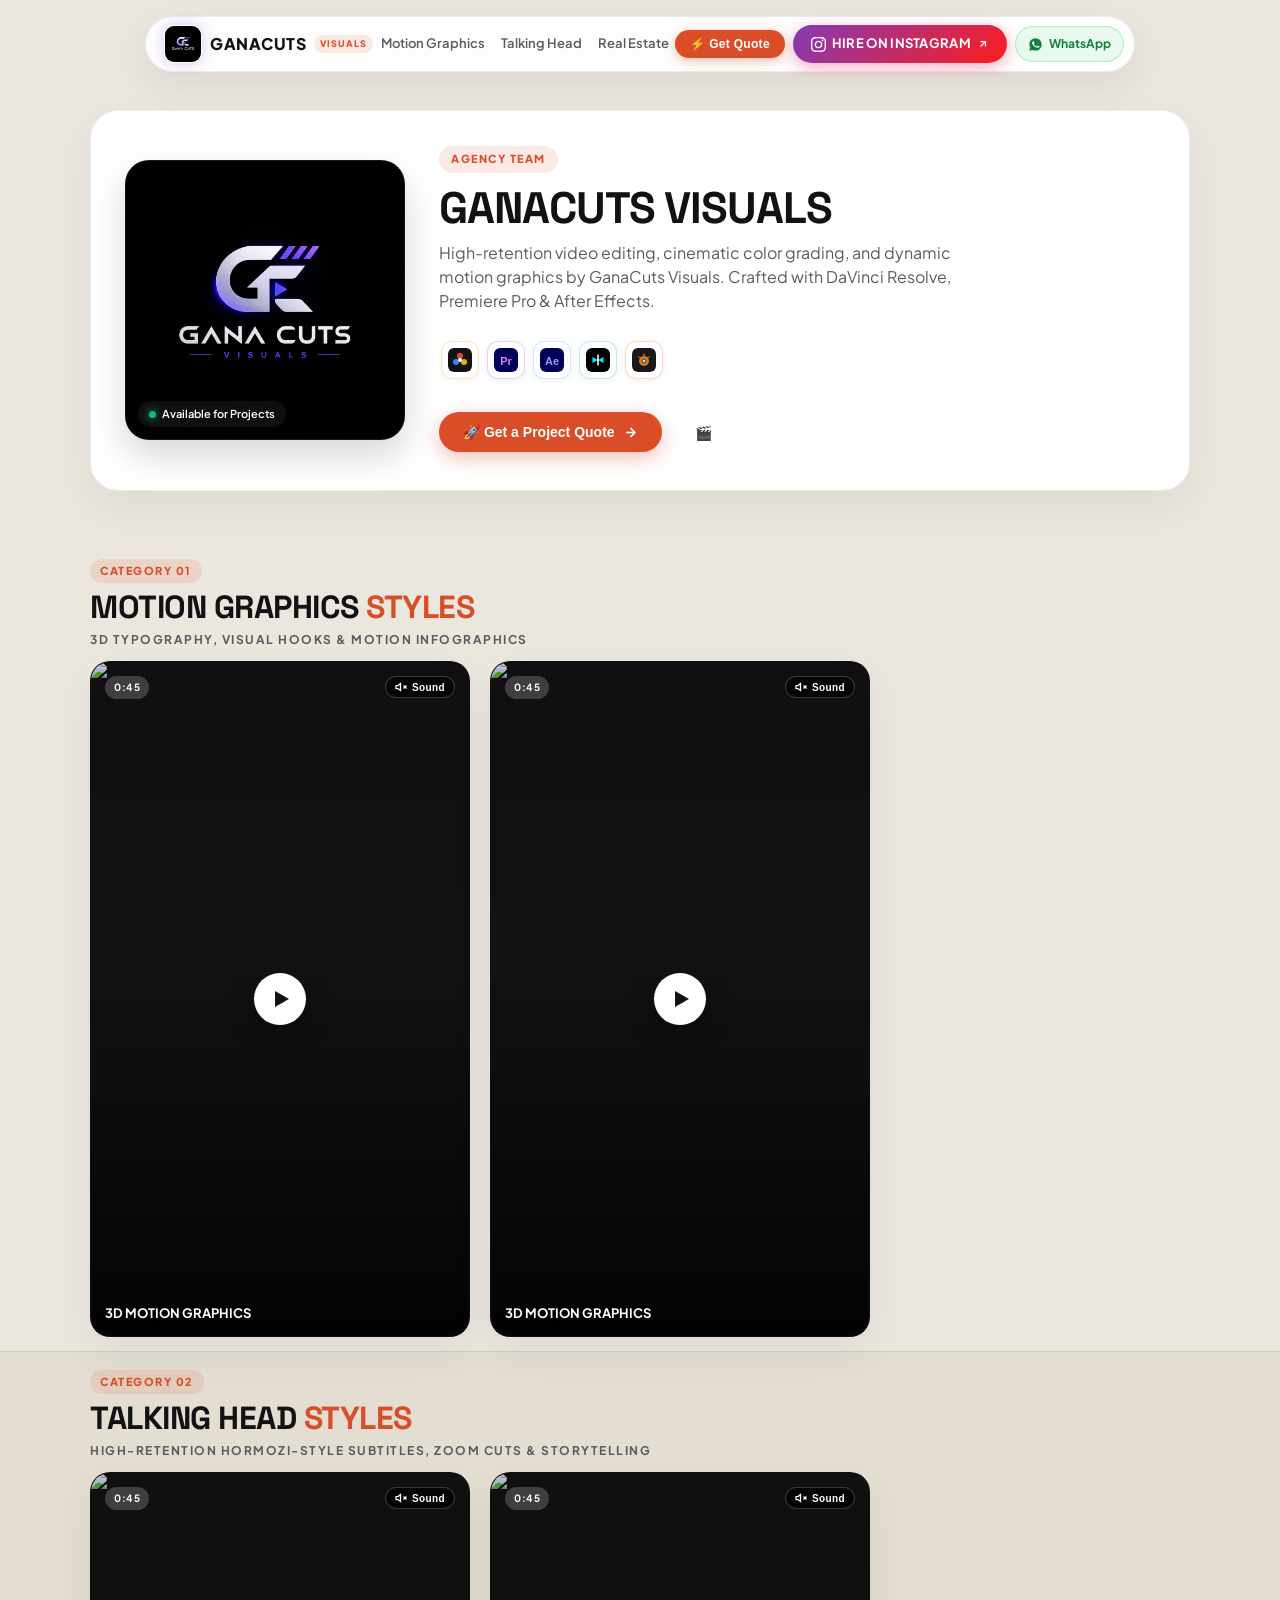
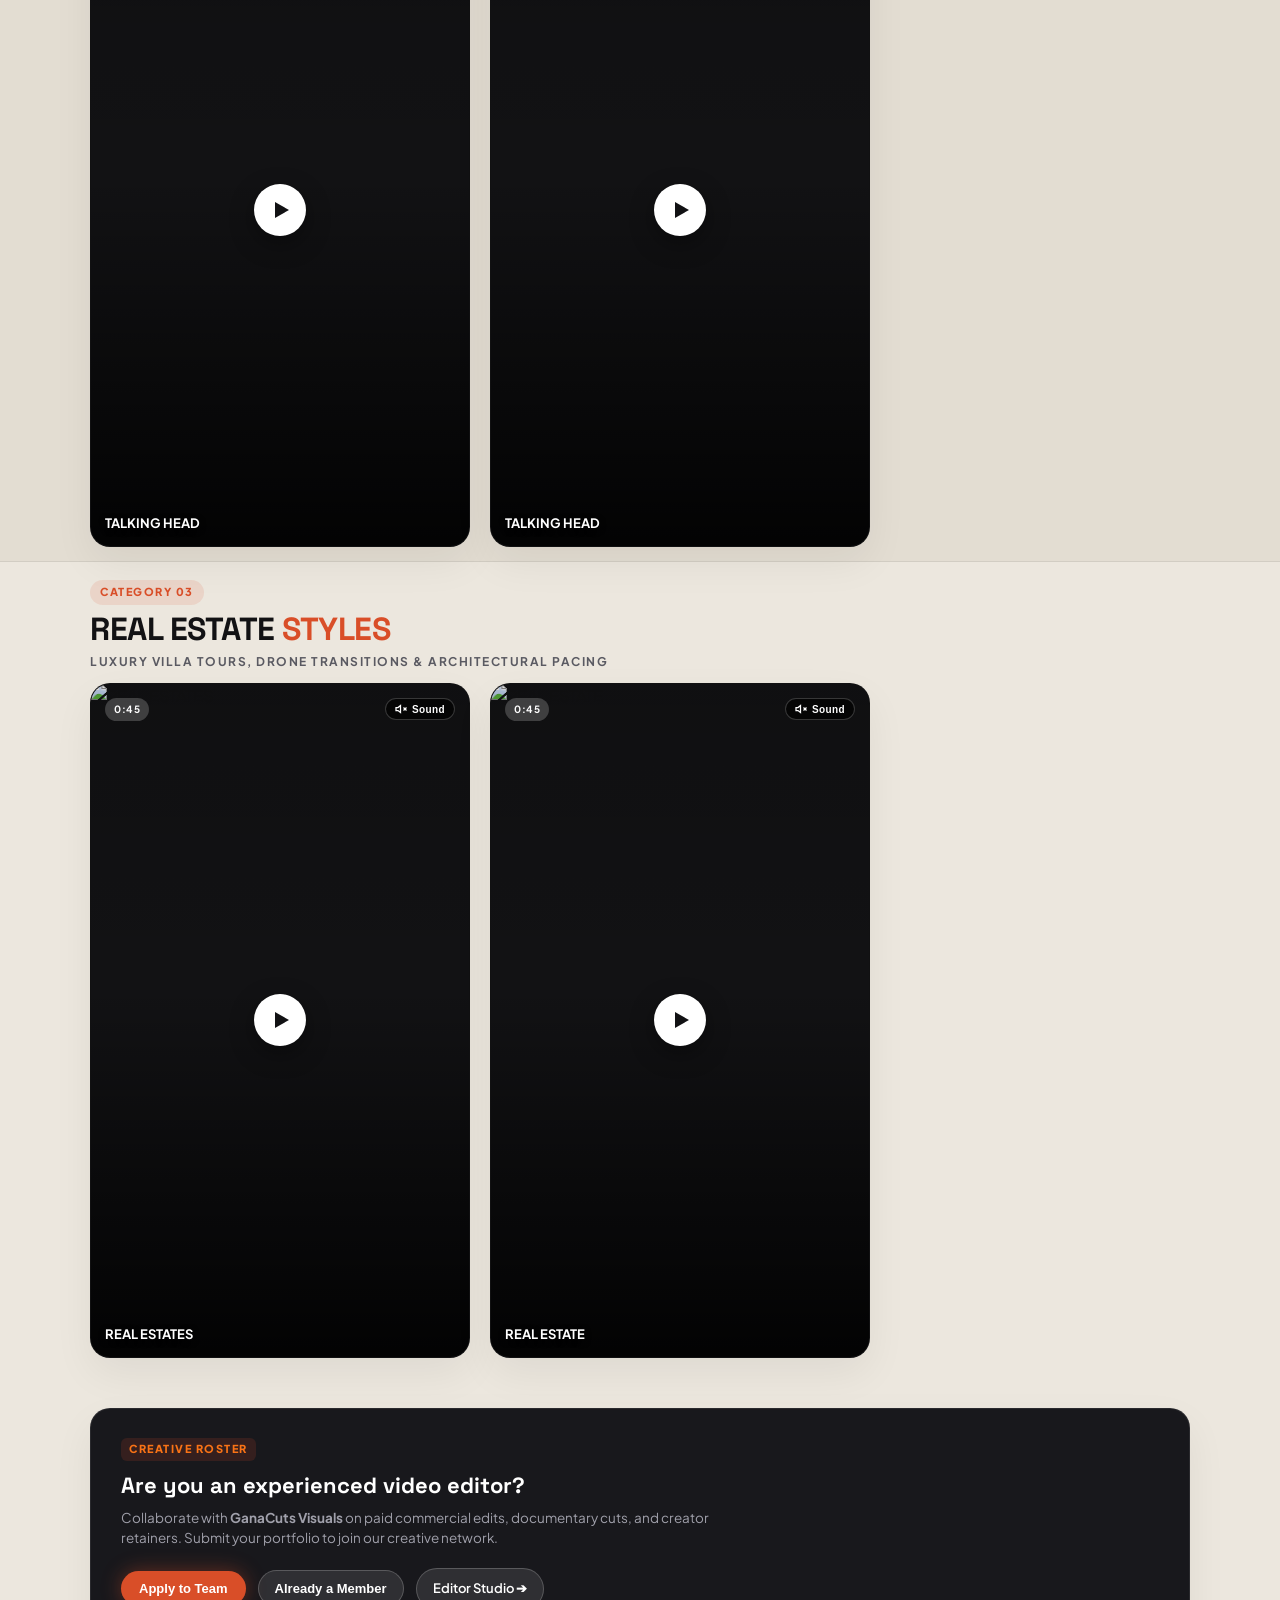
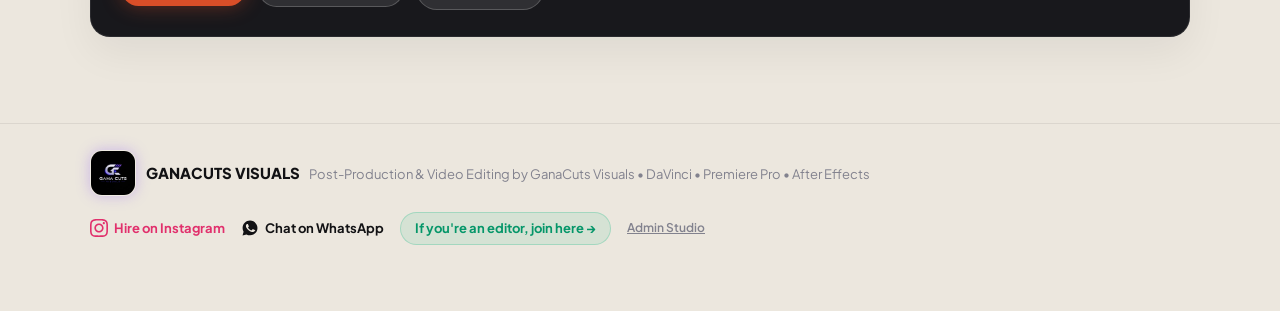
==== commit 68d08436: "fix(branding & access): remove personal name, remove services and workflow sections, restrict AI cop" ====
--- a/index.html
+++ b/index.html
@@ -110,117 +110,6 @@
     </div>
   </section>
 
-  <!-- Agency Production Packages -->
-  <section class="services-section" id="services-section">
-    <div class="container">
-      <div style="text-align: center; margin-bottom: 28px;">
-        <span class="sub-badge">AGENCY PRODUCTION PACKAGES</span>
-        <h2 style="font-family: var(--font-display); font-size: 30px; font-weight: 800; color: var(--text-primary); letter-spacing: -0.5px; margin: 4px 0 8px;">High-Impact Video Editing Services</h2>
-        <p style="color: var(--text-secondary); font-size: 14px; max-width: 580px; margin: 0 auto;">Engineered for audience retention, viral reach, and high-converting client deliverables.</p>
-      </div>
-
-      <div class="services-grid">
-        <div class="service-card">
-          <div class="service-card-header">
-            <div class="service-icon-box" style="background: rgba(217, 78, 40, 0.12); color: #d94e28;">🔥</div>
-            <h3 class="service-card-title">Short-Form Reels & Shorts</h3>
-            <p class="service-card-desc">Hook-driven pacing for Instagram Reels, YouTube Shorts & TikTok engineered to maximize view duration.</p>
-            <ul class="service-features-list">
-              <li><svg width="14" height="14" viewBox="0 0 24 24" fill="none" stroke="currentColor" stroke-width="2.5"><polyline points="20 6 9 17 4 12"></polyline></svg> 3-Second Retention Hooks & Audio SFX</li>
-              <li><svg width="14" height="14" viewBox="0 0 24 24" fill="none" stroke="currentColor" stroke-width="2.5"><polyline points="20 6 9 17 4 12"></polyline></svg> Custom Kinetic Subtitles & B-Roll Overlays</li>
-              <li><svg width="14" height="14" viewBox="0 0 24 24" fill="none" stroke="currentColor" stroke-width="2.5"><polyline points="20 6 9 17 4 12"></polyline></svg> 24 to 48-Hour Rapid Delivery</li>
-            </ul>
-          </div>
-          <button type="button" class="service-card-btn" onclick="openClientQuoteModal('Short-Form Reels')">
-            <span>Get Reels Quote ➔</span>
-          </button>
-        </div>
-
-        <div class="service-card">
-          <div class="service-card-header">
-            <div class="service-icon-box" style="background: rgba(239, 68, 68, 0.12); color: #ef4444;">🎬</div>
-            <h3 class="service-card-title">YouTube & Long-Form</h3>
-            <p class="service-card-desc">Documentary narrative pacing, talking-head retention cuts, color grading, and custom thumbnails that lift AVD.</p>
-            <ul class="service-features-list">
-              <li><svg width="14" height="14" viewBox="0 0 24 24" fill="none" stroke="currentColor" stroke-width="2.5"><polyline points="20 6 9 17 4 12"></polyline></svg> Narrative Arc & Storyboard Flow</li>
-              <li><svg width="14" height="14" viewBox="0 0 24 24" fill="none" stroke="currentColor" stroke-width="2.5"><polyline points="20 6 9 17 4 12"></polyline></svg> DaVinci Resolve Film Color Grading</li>
-              <li><svg width="14" height="14" viewBox="0 0 24 24" fill="none" stroke="currentColor" stroke-width="2.5"><polyline points="20 6 9 17 4 12"></polyline></svg> Visual Chapters & Motion Graphics</li>
-            </ul>
-          </div>
-          <button type="button" class="service-card-btn" onclick="openClientQuoteModal('YouTube Long-Form')">
-            <span>Get YouTube Quote ➔</span>
-          </button>
-        </div>
-
-        <div class="service-card">
-          <div class="service-card-header">
-            <div class="service-icon-box" style="background: rgba(139, 92, 246, 0.12); color: #8b5cf6;">✨</div>
-            <h3 class="service-card-title">3D & Motion Graphics</h3>
-            <p class="service-card-desc">After Effects animation, 3D typography, vector product reveals, and visual effects that give your brand luxury authority.</p>
-            <ul class="service-features-list">
-              <li><svg width="14" height="14" viewBox="0 0 24 24" fill="none" stroke="currentColor" stroke-width="2.5"><polyline points="20 6 9 17 4 12"></polyline></svg> 3D Titles, HUDs & Kinetic Type</li>
-              <li><svg width="14" height="14" viewBox="0 0 24 24" fill="none" stroke="currentColor" stroke-width="2.5"><polyline points="20 6 9 17 4 12"></polyline></svg> Product & Brand Logo Animation</li>
-              <li><svg width="14" height="14" viewBox="0 0 24 24" fill="none" stroke="currentColor" stroke-width="2.5"><polyline points="20 6 9 17 4 12"></polyline></svg> After Effects Compositing & VFX</li>
-            </ul>
-          </div>
-          <button type="button" class="service-card-btn" onclick="openClientQuoteModal('3D Motion Graphics')">
-            <span>Get Motion Quote ➔</span>
-          </button>
-        </div>
-
-        <div class="service-card">
-          <div class="service-card-header">
-            <div class="service-icon-box" style="background: rgba(16, 185, 129, 0.12); color: #10b981;">📈</div>
-            <h3 class="service-card-title">Commercial & Brand Ads</h3>
-            <p class="service-card-desc">Paid media creatives engineered specifically for Meta, TikTok & YouTube ad campaigns to maximize ROAS.</p>
-            <ul class="service-features-list">
-              <li><svg width="14" height="14" viewBox="0 0 24 24" fill="none" stroke="currentColor" stroke-width="2.5"><polyline points="20 6 9 17 4 12"></polyline></svg> High-CTR Visual Hooks & CTA Variants</li>
-              <li><svg width="14" height="14" viewBox="0 0 24 24" fill="none" stroke="currentColor" stroke-width="2.5"><polyline points="20 6 9 17 4 12"></polyline></svg> Multi-Format Delivery (9:16, 16:9, 1:1)</li>
-              <li><svg width="14" height="14" viewBox="0 0 24 24" fill="none" stroke="currentColor" stroke-width="2.5"><polyline points="20 6 9 17 4 12"></polyline></svg> High-Volume A/B Creative Batches</li>
-            </ul>
-          </div>
-          <button type="button" class="service-card-btn" onclick="openClientQuoteModal('Commercial Ads')">
-            <span>Get Commercial Quote ➔</span>
-          </button>
-        </div>
-      </div>
-    </div>
-  </section>
-
-  <!-- 4-Step Agency Workflow Section -->
-  <section class="workflow-section" id="workflow-section">
-    <div class="container">
-      <div style="text-align: center; margin-bottom: 28px;">
-        <span class="sub-badge">AGENCY PIPELINE</span>
-        <h2 style="font-family: var(--font-display); font-size: 28px; font-weight: 800; color: var(--text-primary); letter-spacing: -0.5px; margin: 4px 0 8px;">How We Deliver Your Videos</h2>
-        <p style="color: var(--text-secondary); font-size: 14px; max-width: 540px; margin: 0 auto;">A dependable four-step post-production pipeline built for fast turnaround.</p>
-      </div>
-
-      <div class="workflow-grid">
-        <div class="workflow-card">
-          <span class="workflow-step-badge">STEP 01</span>
-          <h4 class="workflow-card-title">Brief & Raw Footage</h4>
-          <p class="workflow-card-desc">Upload your footage link (Google Drive, Dropbox) and brand goals. We evaluate your footage and assign your dedicated editor.</p>
-        </div>
-        <div class="workflow-card">
-          <span class="workflow-step-badge">STEP 02</span>
-          <h4 class="workflow-card-title">48h Rough Cut</h4>
-          <p class="workflow-card-desc">We build the core narrative structure, retention hooks, and pacing. You review the first assembly draft.</p>
-        </div>
-        <div class="workflow-card">
-          <span class="workflow-step-badge">STEP 03</span>
-          <h4 class="workflow-card-title">Sound & Motion Polish</h4>
-          <p class="workflow-card-desc">We add bespoke sound design, cinematic DaVinci color grading, kinetic typography, and motion graphics.</p>
-        </div>
-        <div class="workflow-card">
-          <span class="workflow-step-badge">STEP 04</span>
-          <h4 class="workflow-card-title">Final 4K Master</h4>
-          <p class="workflow-card-desc">Smooth revision turnaround followed by full-resolution 4K exports optimized to publish and scale.</p>
-        </div>
-      </div>
-    </div>
-  </section>
-
   <!-- Dynamic Categories Container (Sequential Scroll Flow) -->
   <main id="dynamic-categories-container"></main>
 
@@ -446,7 +335,7 @@
 
       <div id="quote-form-content">
         <p style="font-size:13px; color:#a0a0ab; margin-bottom:18px; line-height:1.5;">
-          Tell Ganesh & GanaCuts Visuals about your video project. We'll review your brief and send a custom quote within 24 hours.
+          Tell GanaCuts Visuals about your video project. We'll review your brief and send a custom quote within 24 hours.
         </p>
 
         <form id="client-quote-form" onsubmit="handleClientQuoteSubmit(event)">
@@ -533,7 +422,7 @@
         </div>
         <h3 style="font-size:22px; font-weight:800; color:#ffffff; margin-bottom:8px;">Project Brief Received!</h3>
         <p style="color:#a0a0ab; font-size:13.5px; line-height:1.6; max-width:440px; margin:0 auto 20px;">
-          Thank you <strong id="quote-success-name" style="color:#ffffff;"></strong>. Ganesh Mogili has received your inquiry and will review your footage and requirements.
+          Thank you <strong id="quote-success-name" style="color:#ffffff;"></strong>. GanaCuts Visuals has received your project brief and our creative team will review your footage and requirements.
         </p>
         <div style="display:flex; gap:12px; justify-content:center; flex-wrap:wrap;">
           <a id="quote-success-wa-link" href="#" target="_blank" rel="noopener" class="primary-btn" style="background:#25d366; border:none; font-weight:700; display:inline-flex; align-items:center; gap:6px; padding:10px 20px;">
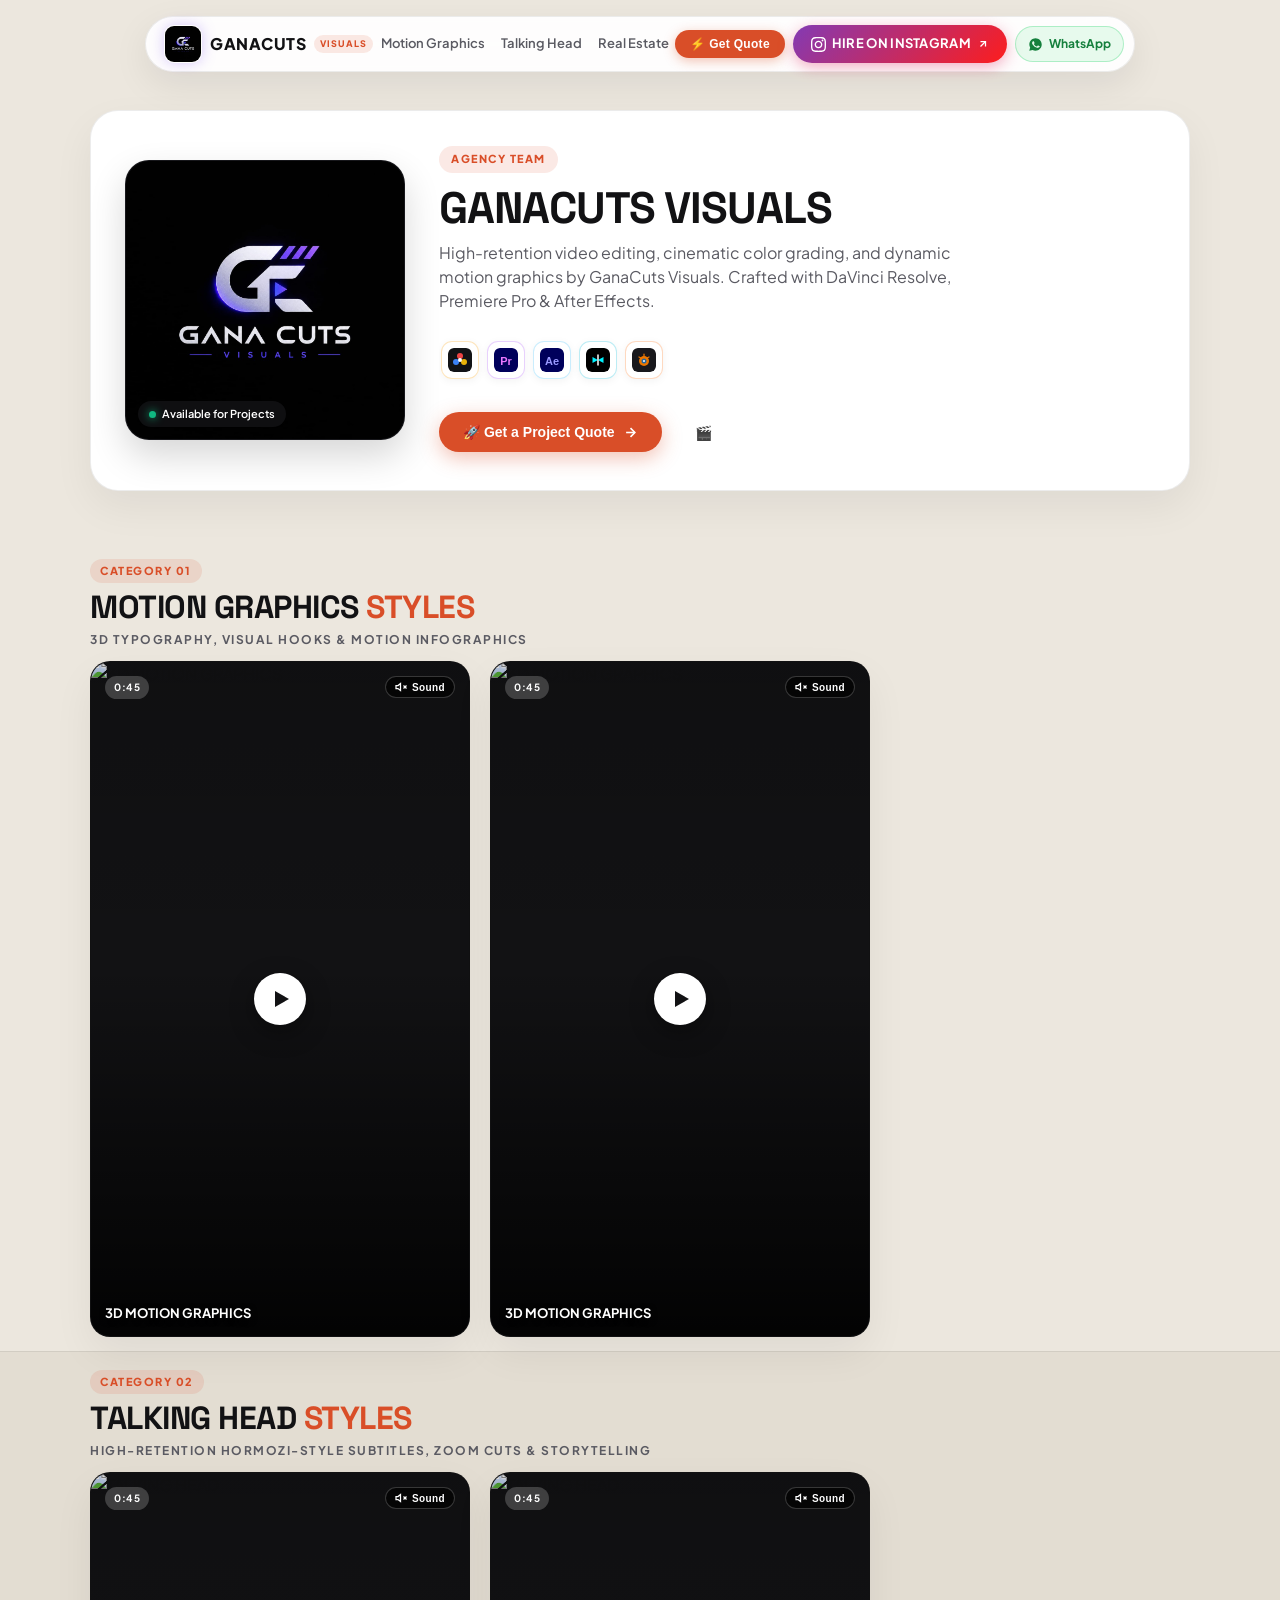
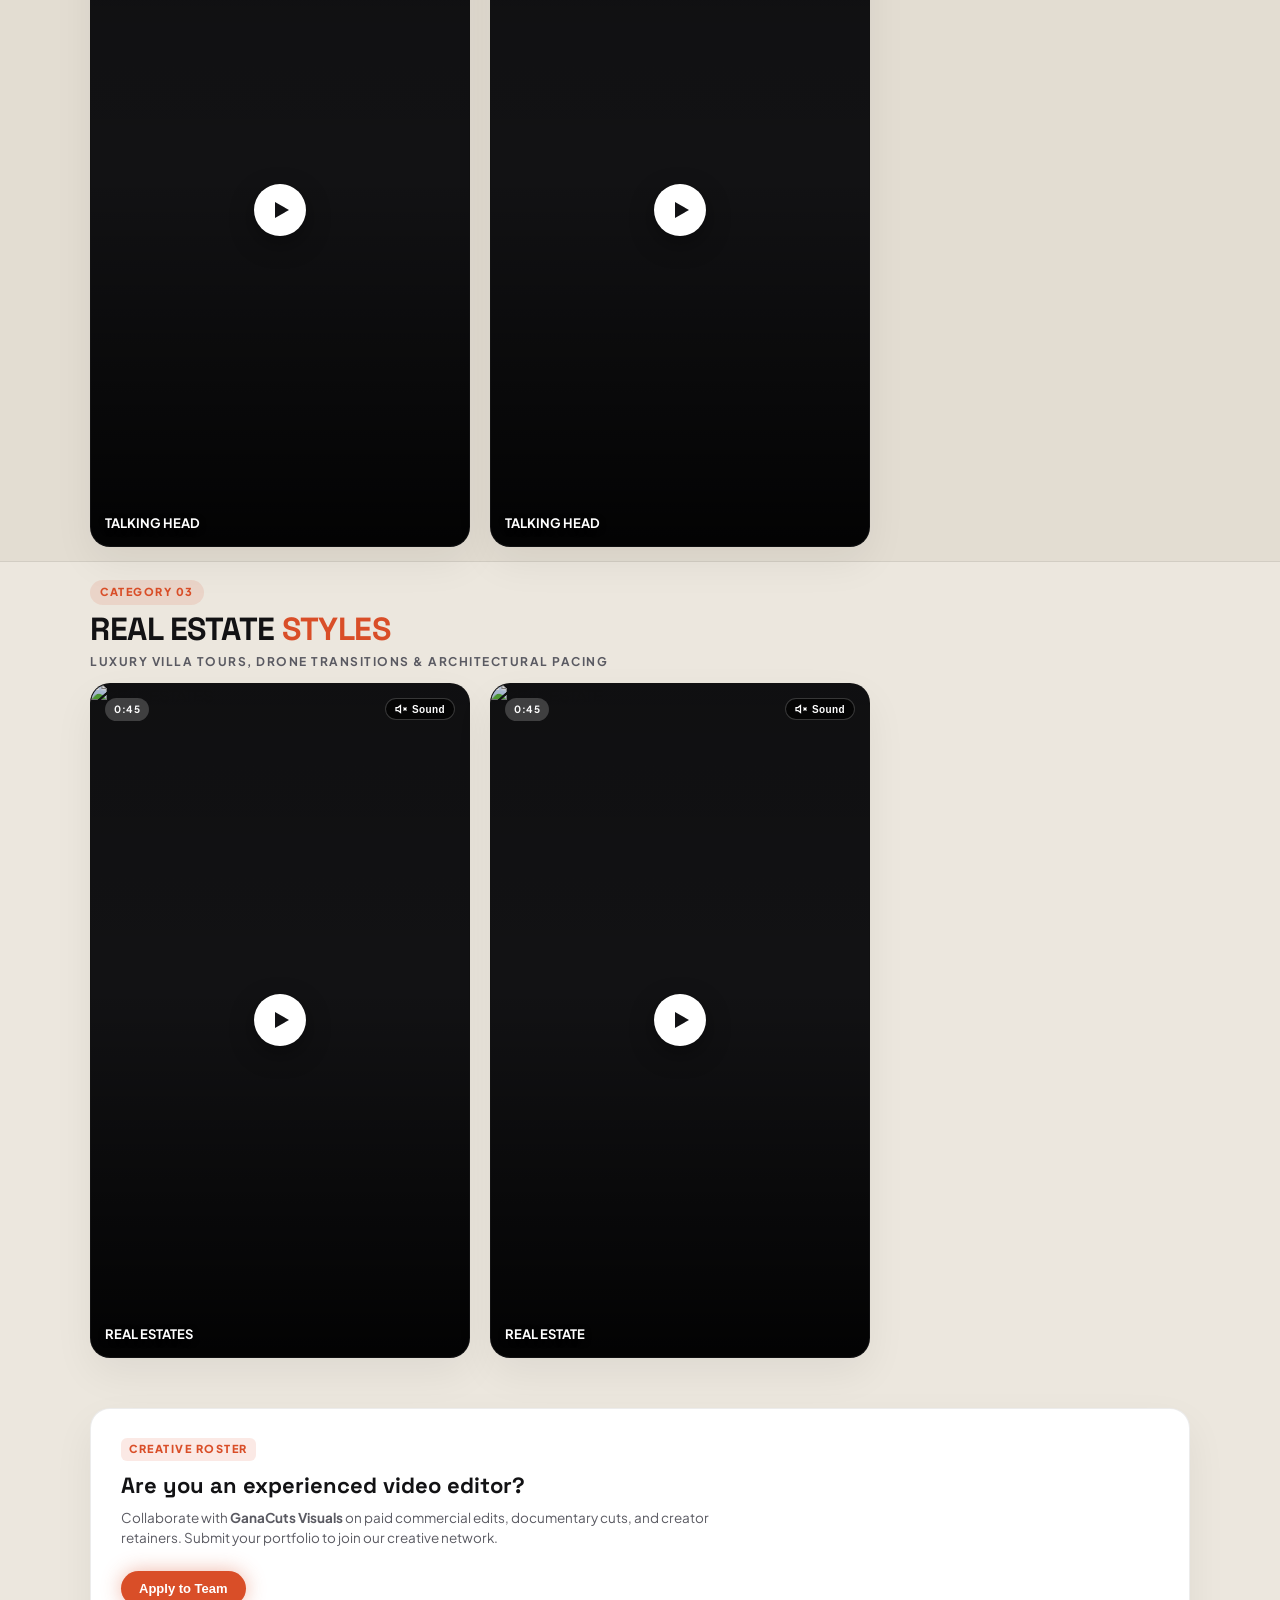
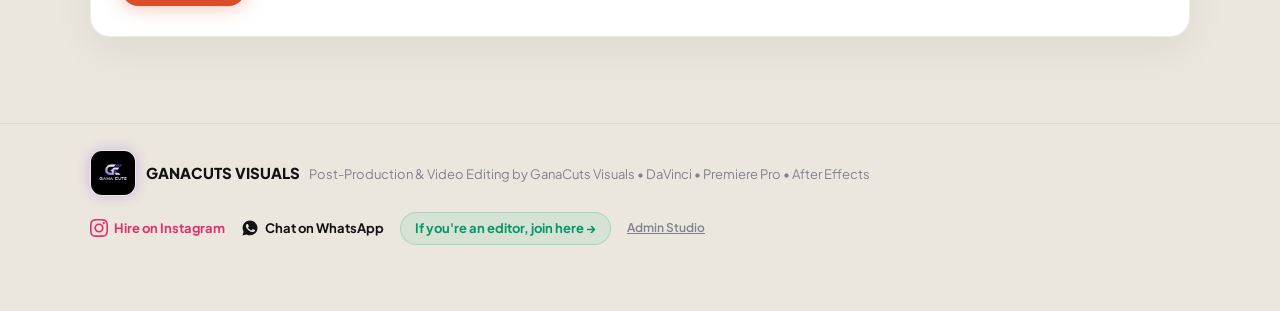
==== commit 33e1fd04: "fix(ui & ai): restore authentic agency warm palette, fix ai copilot execution, enable manager roster" ====
--- a/index.html
+++ b/index.html
@@ -130,11 +130,11 @@
        ====================================================================== -->
   <section class="editor-hiring-banner-section" id="join-team-section" style="padding:36px 0;">
     <div class="container">
-      <div class="editor-hiring-card" style="padding:26px 30px; background:#18181c; border-radius:20px; border:1px solid rgba(255,255,255,0.08); display:flex; justify-content:space-between; align-items:center; flex-wrap:wrap; gap:20px;">
+      <div class="editor-hiring-card" style="padding:26px 30px; background:#ffffff; border-radius:20px; border:1px solid var(--border-subtle); box-shadow:var(--shadow-card); display:flex; justify-content:space-between; align-items:center; flex-wrap:wrap; gap:20px;">
         <div class="hiring-text" style="max-width:620px;">
-          <span class="hiring-badge" style="font-size:11px; padding:3px 8px; border-radius:6px; background:rgba(217,78,40,0.15); color:#f97316; font-weight:800; display:inline-block; margin-bottom:8px;">CREATIVE ROSTER</span>
-          <h3 style="font-family:var(--font-display); font-size:22px; font-weight:800; color:#ffffff; margin:0 0 6px;">Are you an experienced video editor?</h3>
-          <p style="color:#a0a0ab; font-size:13.5px; line-height:1.5; margin:0;">Collaborate with <strong>GanaCuts Visuals</strong> on paid commercial edits, documentary cuts, and creator retainers. Submit your portfolio to join our creative network.</p>
+          <span class="hiring-badge" style="font-size:11px; padding:3px 8px; border-radius:6px; background:rgba(217,78,40,0.12); color:var(--accent-orange); font-weight:800; display:inline-block; margin-bottom:8px;">CREATIVE ROSTER</span>
+          <h3 style="font-family:var(--font-display); font-size:22px; font-weight:800; color:#121214; margin:0 0 6px;">Are you an experienced video editor?</h3>
+          <p style="color:#5a5a62; font-size:13.5px; line-height:1.5; margin:0;">Collaborate with <strong>GanaCuts Visuals</strong> on paid commercial edits, documentary cuts, and creator retainers. Submit your portfolio to join our creative network.</p>
         </div>
         <div class="hiring-btn-group" style="display:flex; gap:12px; align-items:center;">
           <button class="primary-btn pulse-glow" id="hiring-apply-btn" style="padding:10px 18px; font-size:13px; font-weight:700;">
@@ -255,27 +255,8 @@
               <span>Continue with Google</span>
             </button>
 
-            <div style="font-size: 12px; color: var(--text-muted); margin-bottom: 16px;">
-              ⚡ Instant 1-Click Access • No password needed
-            </div>
-
-            <!-- Discrete WhatsApp fallback for legacy applicants -->
-            <div style="border-top:1px solid rgba(255,255,255,0.06); padding-top:14px; margin-top:12px;">
-              <button type="button" onclick="toggleModalPhoneLookup()" style="background:none; border:none; color:var(--text-muted); font-size:11.5px; text-decoration:underline; cursor:pointer; font-family:inherit;">
-                Signed up with WhatsApp number earlier? Click here
-              </button>
-              <div id="modal-phone-lookup-box" style="display:none; margin-top:14px; text-align:left;">
-                <form id="status-lookup-form" class="lookup-form" style="padding:14px; background:rgba(0,0,0,0.3); border-radius:12px;">
-                  <div class="form-group" style="margin-bottom:10px;">
-                    <label for="lookup-phone" style="font-size:12px; color:#a0a0ab;">Registered WhatsApp or Email</label>
-                    <input type="text" id="lookup-phone" placeholder="e.g. 9876543210 or email" style="padding:10px; width:100%; box-sizing:border-box;" required>
-                  </div>
-                  <button type="submit" class="primary-btn full-width" style="padding:10px; font-size:12px;">
-                    <span>Check Status ➔</span>
-                  </button>
-                </form>
-                <div id="status-result-area" class="status-result-area" style="margin-top:10px;"></div>
-              </div>
+            <div style="font-size: 12px; color: var(--text-muted); margin-bottom: 8px;">
+              ⚡ Instant 1-Click Access • Authenticated via Google
             </div>
           </div>
         </div>
--- a/styles.css
+++ b/styles.css
@@ -3878,70 +3878,71 @@
 }
 
 /* ==========================================================================
-   ORIGINAL DARK ROSTER & FEATURED EDITOR STYLING
+   ORIGINAL LIGHT ROSTER CARD STYLING (Agency Warm Aesthetic)
    ========================================================================== */
 .applicant-card {
-  background: #18181c !important;
-  border: 1px solid rgba(255, 255, 255, 0.09) !important;
+  background: #ffffff !important;
+  border: 1px solid var(--border-subtle) !important;
   border-radius: 16px;
   padding: 16px 20px;
   margin-bottom: 14px;
   display: flex;
   flex-direction: column;
   gap: 12px;
-  box-shadow: 0 10px 30px rgba(0, 0, 0, 0.3) !important;
-  color: #ffffff !important;
+  box-shadow: 0 4px 16px rgba(18, 18, 20, 0.04) !important;
+  color: var(--text-primary) !important;
   transition: var(--transition);
 }
 
 .applicant-card:hover {
-  border-color: rgba(255, 255, 255, 0.22) !important;
-  box-shadow: 0 14px 40px rgba(0, 0, 0, 0.45) !important;
+  border-color: var(--border-strong) !important;
+  box-shadow: 0 8px 24px rgba(18, 18, 20, 0.08) !important;
 }
 
 .applicant-card .applicant-name {
-  color: #ffffff !important;
+  color: #121214 !important;
 }
 
 .applicant-card .applicant-detail-item strong {
-  color: #ffffff !important;
+  color: #121214 !important;
 }
 
 .applicant-card .applicant-detail-item span {
-  color: #a1a1aa !important;
+  color: #5a5a62 !important;
 }
 
 .applicant-card .admin-private-desc-box {
-  background: #121214 !important;
-  border: 1px solid rgba(255, 255, 255, 0.1) !important;
-  color: #ffffff !important;
+  background: #faf8f5 !important;
+  border: 1px solid var(--border-subtle) !important;
+  color: #121214 !important;
+  border-radius: 12px;
 }
 
 .applicant-card .admin-private-desc-box label {
-  color: #ffffff !important;
+  color: #121214 !important;
 }
 
 .applicant-card .admin-private-desc-box textarea {
-  background: #1c1c22 !important;
-  border: 1px solid rgba(255, 255, 255, 0.12) !important;
-  color: #ffffff !important;
+  background: #ffffff !important;
+  border: 1px solid var(--border-subtle) !important;
+  color: #121214 !important;
 }
 
 .applicant-card select.tier-select,
 .applicant-card select.role-select,
 .applicant-card select.status-select {
-  background: #1c1c22 !important;
-  color: #ffffff !important;
-  border: 1px solid rgba(255, 255, 255, 0.15) !important;
+  background: #ffffff !important;
+  color: #121214 !important;
+  border: 1px solid var(--border-subtle) !important;
 }
 
 .featured-editor-card {
-  background: #18181c !important;
-  border: 1px solid rgba(255, 255, 255, 0.09) !important;
-  color: #ffffff !important;
+  background: var(--bg-card) !important;
+  border: 1px solid var(--border-subtle) !important;
+  color: var(--text-primary) !important;
   border-radius: 20px;
   padding: 22px;
-  box-shadow: 0 14px 35px rgba(0, 0, 0, 0.3) !important;
+  box-shadow: var(--shadow-card) !important;
   display: flex;
   flex-direction: column;
   gap: 12px;
@@ -3950,8 +3951,8 @@
 
 .featured-editor-card:hover {
   transform: translateY(-2px);
-  border-color: rgba(255, 255, 255, 0.2) !important;
-  box-shadow: 0 18px 45px rgba(0, 0, 0, 0.45) !important;
+  border-color: var(--border-strong) !important;
+  box-shadow: var(--shadow-hover) !important;
 }
 
 .manager-badge {
@@ -4130,11 +4131,11 @@
 
 /* Client Project Quote Modal */
 .quote-modal-card {
-  background: #18181c;
-  color: #ffffff;
+  background: #ffffff;
+  color: var(--text-primary);
   border-radius: 24px;
-  border: 1px solid rgba(255, 255, 255, 0.1);
-  box-shadow: 0 24px 60px rgba(0, 0, 0, 0.7);
+  border: 1px solid var(--border-subtle);
+  box-shadow: 0 24px 60px rgba(18, 18, 20, 0.18);
   width: 100%;
   max-width: 640px;
   max-height: 92vh;
@@ -4144,7 +4145,7 @@
 }
 
 .quote-modal-card .form-group label {
-  color: #ffffff !important;
+  color: var(--text-primary) !important;
   font-size: 12.5px;
   font-weight: 700;
   margin-bottom: 6px;
@@ -4154,9 +4155,9 @@
 .quote-modal-card input,
 .quote-modal-card select,
 .quote-modal-card textarea {
-  background: #24242c !important;
-  border: 1px solid rgba(255, 255, 255, 0.15) !important;
-  color: #ffffff !important;
+  background: #f5f2ec !important;
+  border: 1px solid var(--border-subtle) !important;
+  color: var(--text-primary) !important;
   border-radius: 10px;
   padding: 10px 14px;
   font-size: 13px;
@@ -4170,6 +4171,11 @@
 .quote-modal-card textarea:focus {
   outline: none;
   border-color: var(--accent-orange) !important;
+  background: #ffffff !important;
+}
+.quote-modal-card textarea:focus {
+  outline: none;
+  border-color: var(--accent-orange) !important;
 }
 
 /* Inquiries Admin Pane & Cards */
@@ -4232,15 +4238,16 @@
   border: 1px solid rgba(34, 197, 94, 0.35);
 }
 
-/* AI Copilot Pane */
+/* AI Copilot Pane (Normal Agency Aesthetic) */
 .copilot-container {
   display: flex;
   flex-direction: column;
   height: 600px;
-  background: #18181c;
-  border: 1px solid rgba(255, 255, 255, 0.08);
+  background: #ffffff;
+  border: 1px solid var(--border-subtle);
   border-radius: 18px;
   overflow: hidden;
+  box-shadow: var(--shadow-card);
 }
 
 .copilot-messages {
@@ -4250,6 +4257,7 @@
   display: flex;
   flex-direction: column;
   gap: 16px;
+  background: #faf8f5;
 }
 
 .copilot-bubble-user {
@@ -4265,14 +4273,15 @@
 
 .copilot-bubble-ai {
   align-self: flex-start;
-  background: #24242c;
-  color: #f3f3f6;
-  border: 1px solid rgba(255, 255, 255, 0.08);
+  background: #ffffff;
+  color: #121214;
+  border: 1px solid var(--border-subtle);
   border-radius: 16px 16px 16px 2px;
   padding: 14px 18px;
   max-width: 85%;
   font-size: 13.5px;
   line-height: 1.6;
+  box-shadow: 0 2px 8px rgba(18, 18, 20, 0.04);
 }
 
 .copilot-quick-prompts {
@@ -4280,41 +4289,42 @@
   gap: 8px;
   padding: 10px 20px;
   overflow-x: auto;
-  border-top: 1px solid rgba(255, 255, 255, 0.06);
-  background: #151518;
+  border-top: 1px solid var(--border-subtle);
+  background: #faf8f5;
 }
 
 .copilot-chip {
   flex-shrink: 0;
   padding: 6px 12px;
   font-size: 11.5px;
-  background: rgba(255, 255, 255, 0.05);
-  border: 1px solid rgba(255, 255, 255, 0.1);
-  color: #d1d1d8;
+  background: #ffffff;
+  border: 1px solid var(--border-subtle);
+  color: #121214;
   border-radius: 9999px;
   cursor: pointer;
   transition: all 0.2s ease;
+  font-weight: 600;
 }
 
 .copilot-chip:hover {
-  background: rgba(217, 78, 40, 0.15);
+  background: rgba(217, 78, 40, 0.12);
   border-color: rgba(217, 78, 40, 0.35);
-  color: #ffffff;
+  color: var(--accent-orange);
 }
 
 .copilot-input-bar {
   display: flex;
   gap: 10px;
   padding: 14px 20px;
-  border-top: 1px solid rgba(255, 255, 255, 0.08);
-  background: #1c1c22;
+  border-top: 1px solid var(--border-subtle);
+  background: #ffffff;
 }
 
 .copilot-input-bar input {
   flex: 1;
-  background: #282832;
-  border: 1px solid rgba(255, 255, 255, 0.12);
-  color: #ffffff;
+  background: #f5f2ec;
+  border: 1px solid var(--border-subtle);
+  color: #121214;
   padding: 11px 16px;
   font-size: 13px;
   border-radius: 12px;
@@ -4324,4 +4334,5 @@
 .copilot-input-bar input:focus {
   outline: none;
   border-color: var(--accent-orange);
-}
+  background: #ffffff;
+}
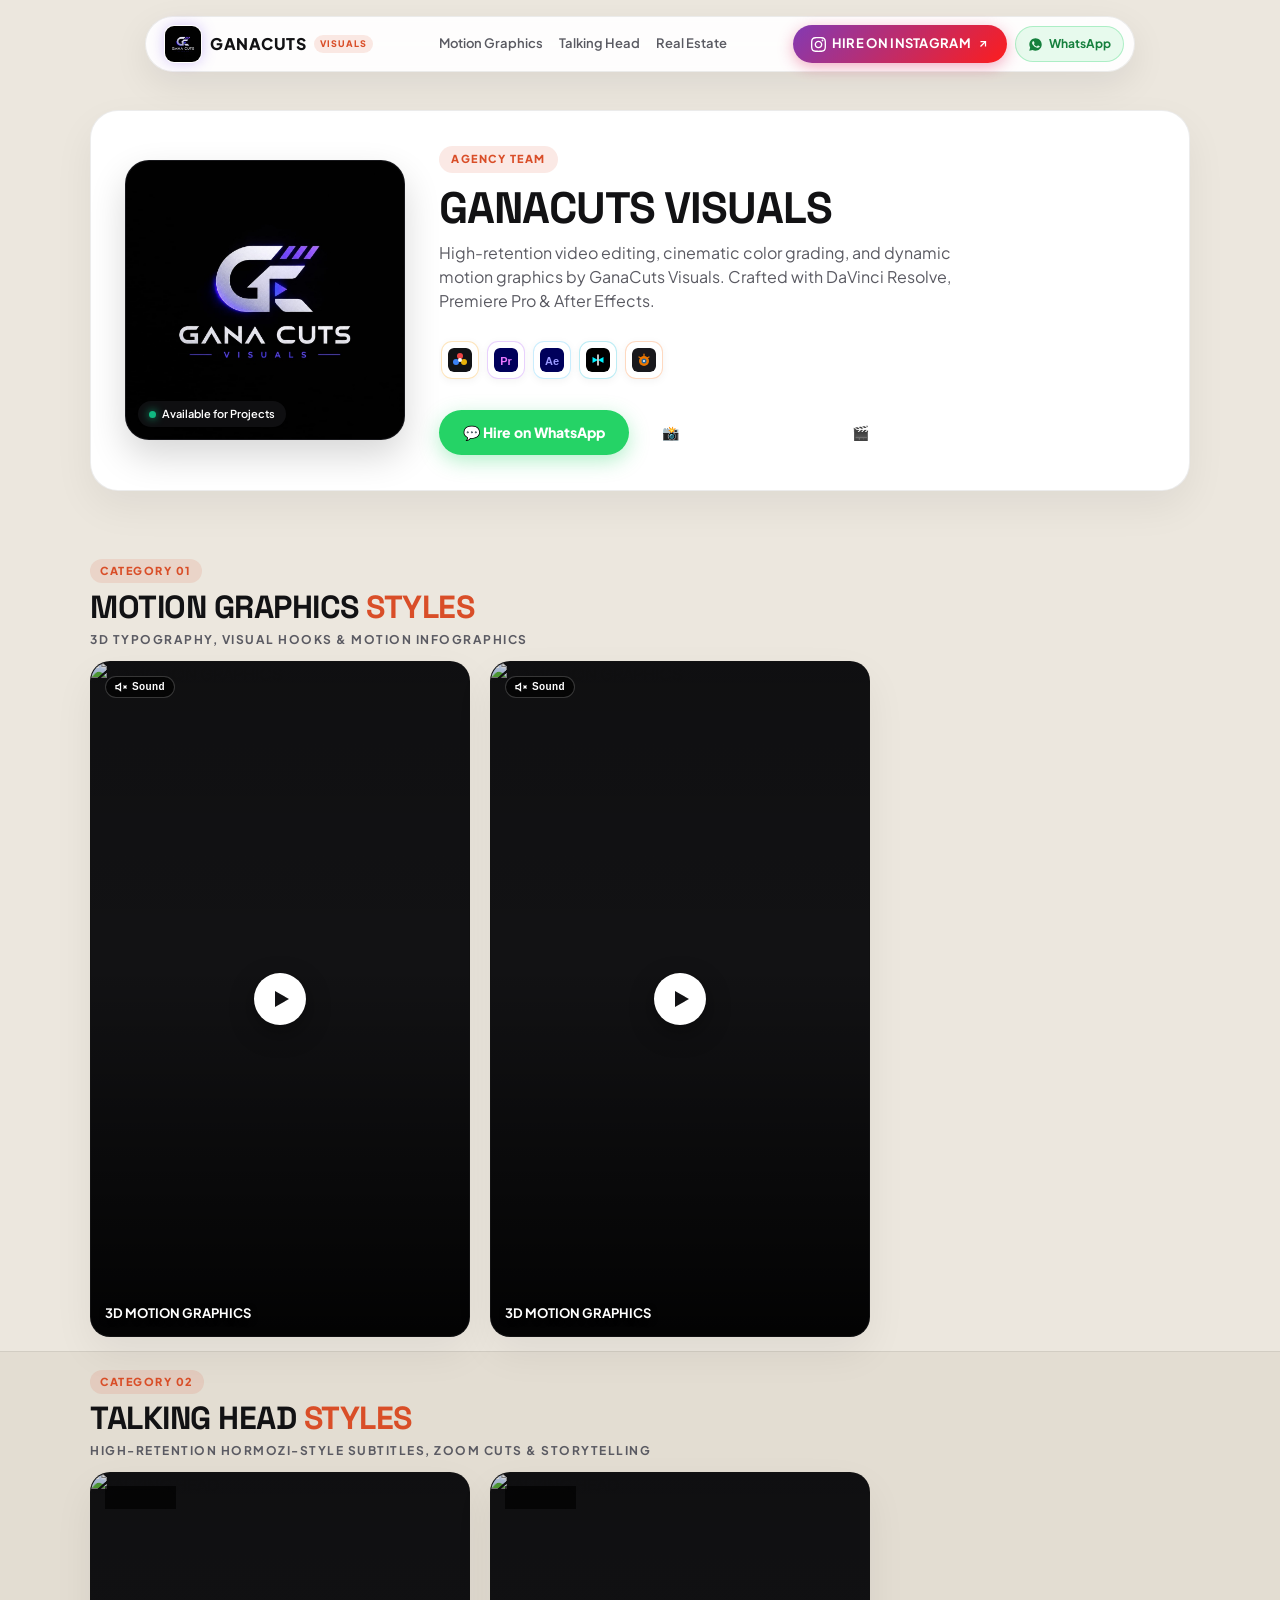
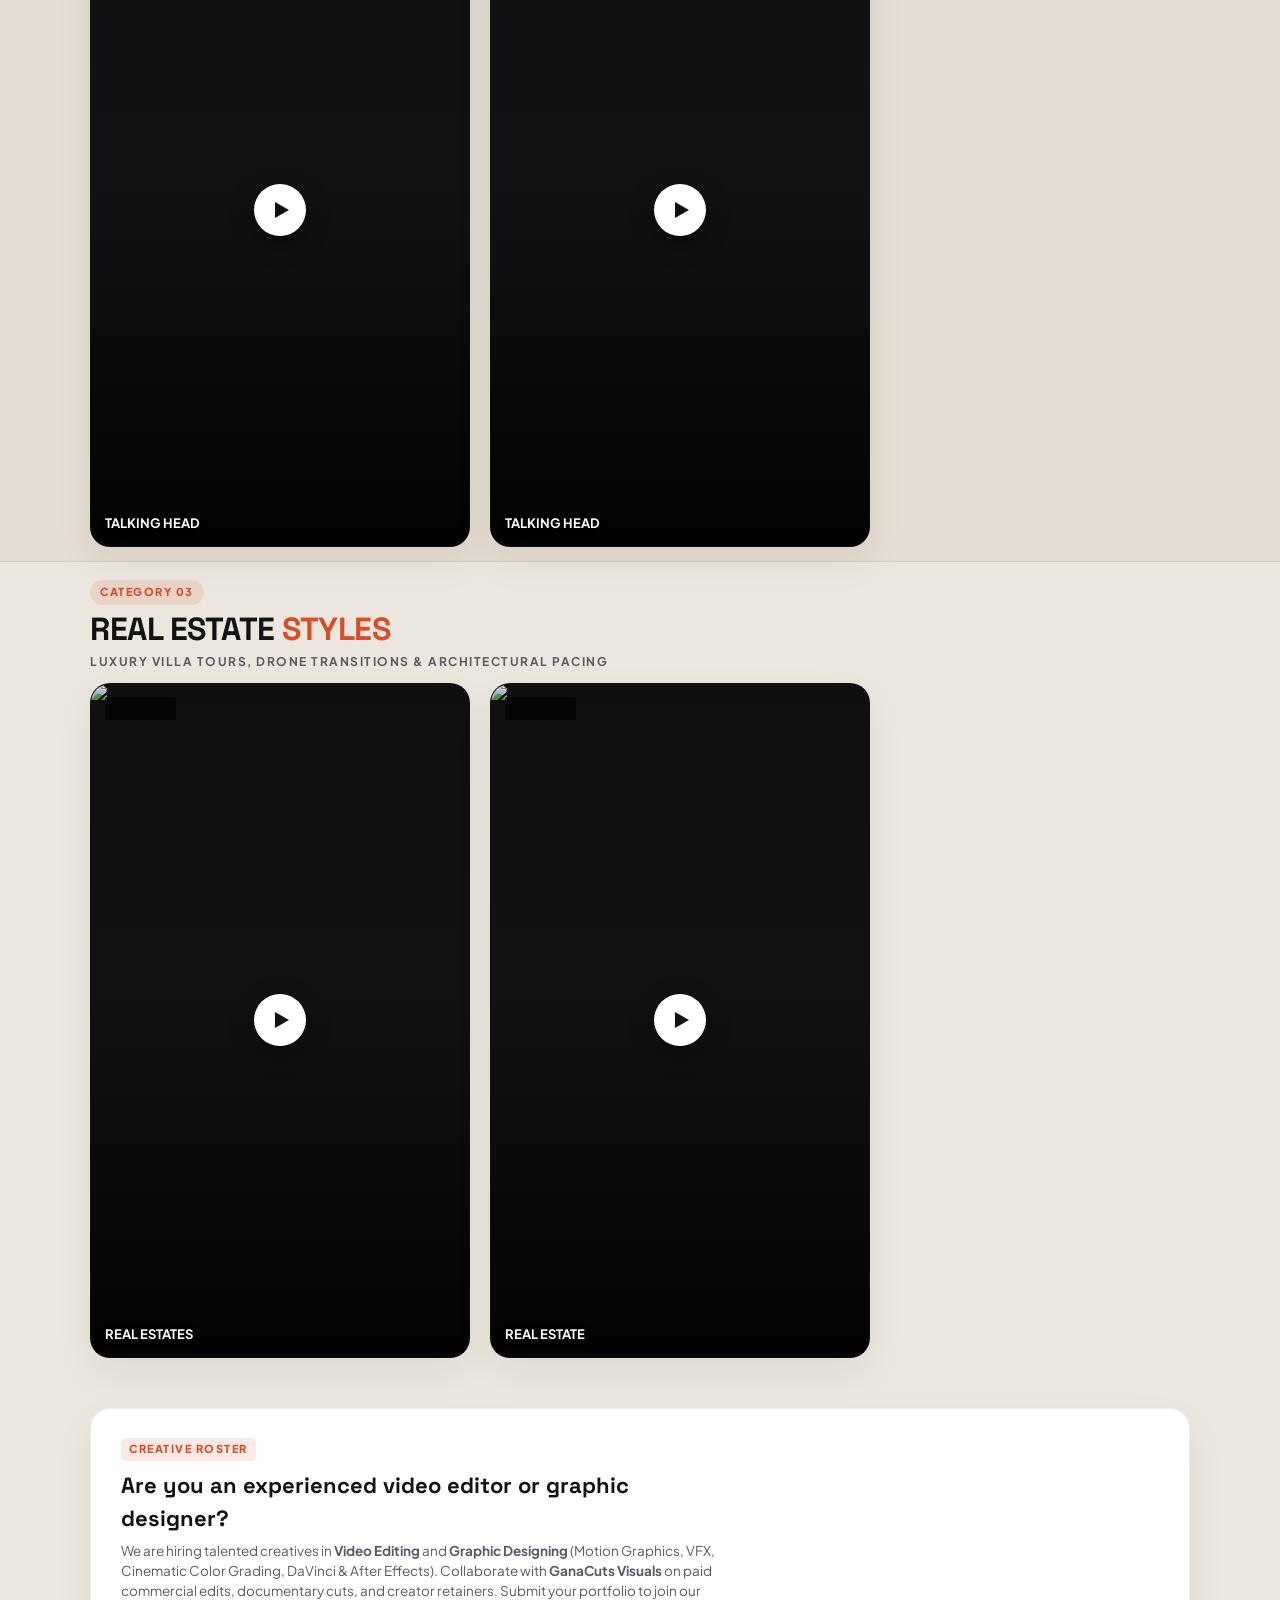
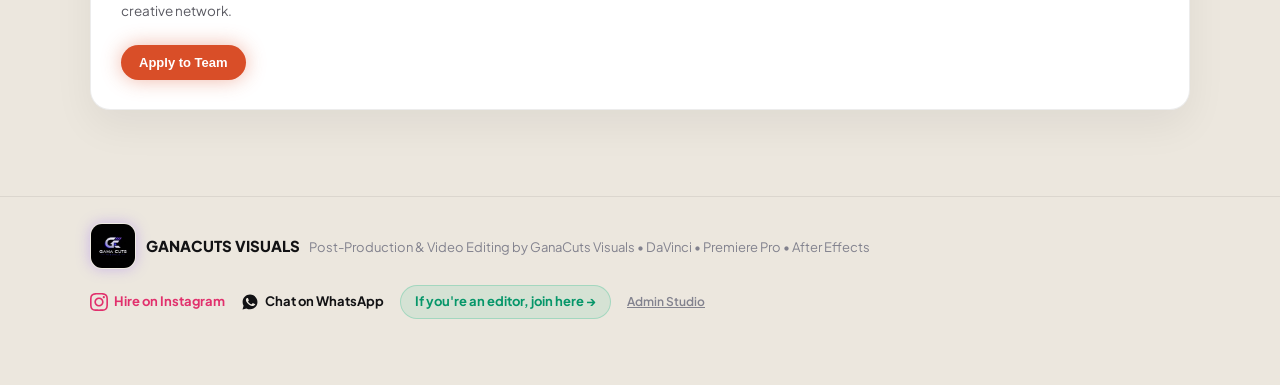
==== commit 44af542b: "fix: persist editor tier selection, clean AI copilot UI, fix video play/pause toggle, remove duratio" ====
--- a/index.html
+++ b/index.html
@@ -44,9 +44,6 @@
       <div class="nav-links" id="dynamic-nav-links"></div>
 
       <div class="nav-actions">
-        <button type="button" class="cta-pill-btn quote-nav-pill" onclick="openClientQuoteModal()" style="background:var(--accent-orange); color:#ffffff; font-weight:800; border:none; padding:7px 15px; border-radius:9999px; cursor:pointer; display:inline-flex; align-items:center; gap:6px; font-size:12px; box-shadow:0 3px 12px rgba(217,78,40,0.35);">
-          <span>⚡ Get Quote</span>
-        </button>
         <!-- Direct Instagram Hire CTA -->
         <a href="https://www.instagram.com/desimadhurivibes?fqnt=MWd1d3Q5bXhzOHZ1dw==" target="_blank" rel="noopener" class="cta-pill-btn insta-cta-pill" id="nav-hire-insta-btn" title="Hire GanaCuts Visuals on Instagram (@desimadhurivibes)">
           <svg width="15" height="15" viewBox="0 0 24 24" fill="currentColor">
@@ -91,10 +88,12 @@
           <div class="tools-row" id="tools-row"></div>
 
           <div class="hero-actions" style="display:flex; gap:12px; align-items:center; flex-wrap:wrap; margin-top:20px;">
-            <button type="button" class="primary-btn pulse-glow" onclick="openClientQuoteModal()" style="display:inline-flex; align-items:center; gap:8px; cursor:pointer; font-weight:800; font-size:14px; padding:12px 24px; box-shadow:0 6px 20px rgba(217,78,40,0.35);">
-              <span>🚀 Get a Project Quote</span>
-              <svg width="15" height="15" viewBox="0 0 24 24" fill="none" stroke="currentColor" stroke-width="2.5"><line x1="5" y1="12" x2="19" y2="12"></line><polyline points="12 5 19 12 12 19"></polyline></svg>
-            </button>
+            <a href="https://wa.me/917075081947?text=Hi%20Gani,%20I%20saw%20your%20portfolio%20on%20GanaCuts%20Visuals%20and%20want%20to%20hire%20you%20for%20a%20video%20editing%20project!" target="_blank" rel="noopener" class="primary-btn pulse-glow" style="display:inline-flex; align-items:center; gap:8px; cursor:pointer; font-weight:800; font-size:14px; padding:12px 24px; background:#25d366; border:none; color:#ffffff; text-decoration:none; box-shadow:0 6px 20px rgba(37,211,102,0.35);">
+              <span>💬 Hire on WhatsApp</span>
+            </a>
+            <a href="https://www.instagram.com/desimadhurivibes?fqnt=MWd1d3Q5bXhzOHZ1dw==" target="_blank" rel="noopener" class="secondary-btn light-btn" style="display:inline-flex; align-items:center; gap:8px; font-weight:700; font-size:14px; padding:12px 20px; text-decoration:none;">
+              <span>📸 Hire on Instagram</span>
+            </a>
             <a href="#dynamic-categories-container" class="secondary-btn light-btn" style="display:inline-flex; align-items:center; gap:8px; font-weight:700; font-size:14px; padding:12px 20px;">
               <span>🎬 Explore Work</span>
             </a>
@@ -133,8 +132,8 @@
       <div class="editor-hiring-card" style="padding:26px 30px; background:#ffffff; border-radius:20px; border:1px solid var(--border-subtle); box-shadow:var(--shadow-card); display:flex; justify-content:space-between; align-items:center; flex-wrap:wrap; gap:20px;">
         <div class="hiring-text" style="max-width:620px;">
           <span class="hiring-badge" style="font-size:11px; padding:3px 8px; border-radius:6px; background:rgba(217,78,40,0.12); color:var(--accent-orange); font-weight:800; display:inline-block; margin-bottom:8px;">CREATIVE ROSTER</span>
-          <h3 style="font-family:var(--font-display); font-size:22px; font-weight:800; color:#121214; margin:0 0 6px;">Are you an experienced video editor?</h3>
-          <p style="color:#5a5a62; font-size:13.5px; line-height:1.5; margin:0;">Collaborate with <strong>GanaCuts Visuals</strong> on paid commercial edits, documentary cuts, and creator retainers. Submit your portfolio to join our creative network.</p>
+          <h3 style="font-family:var(--font-display); font-size:22px; font-weight:800; color:#121214; margin:0 0 6px;">Are you an experienced video editor or graphic designer?</h3>
+          <p style="color:#5a5a62; font-size:13.5px; line-height:1.5; margin:0;">We are hiring talented creatives in <strong>Video Editing</strong> and <strong>Graphic Designing</strong> (Motion Graphics, VFX, Cinematic Color Grading, DaVinci &amp; After Effects). Collaborate with <strong>GanaCuts Visuals</strong> on paid commercial edits, documentary cuts, and creator retainers. Submit your portfolio to join our creative network.</p>
         </div>
         <div class="hiring-btn-group" style="display:flex; gap:12px; align-items:center;">
           <button class="primary-btn pulse-glow" id="hiring-apply-btn" style="padding:10px 18px; font-size:13px; font-weight:700;">
@@ -402,12 +401,18 @@
           ✓
         </div>
         <h3 style="font-size:22px; font-weight:800; color:#ffffff; margin-bottom:8px;">Project Brief Received!</h3>
-        <p style="color:#a0a0ab; font-size:13.5px; line-height:1.6; max-width:440px; margin:0 auto 20px;">
-          Thank you <strong id="quote-success-name" style="color:#ffffff;"></strong>. GanaCuts Visuals has received your project brief and our creative team will review your footage and requirements.
+        <p style="color:#a0a0ab; font-size:13.5px; line-height:1.6; max-width:440px; margin:0 auto 16px;">
+          Thank you <strong id="quote-success-name" style="color:#ffffff;"></strong>. Your project brief has been registered with GanaCuts Visuals.
         </p>
-        <div style="display:flex; gap:12px; justify-content:center; flex-wrap:wrap;">
-          <a id="quote-success-wa-link" href="#" target="_blank" rel="noopener" class="primary-btn" style="background:#25d366; border:none; font-weight:700; display:inline-flex; align-items:center; gap:6px; padding:10px 20px;">
-            <span>💬 Confirm on WhatsApp</span>
+        <p style="color:#38bdf8; font-size:12.5px; font-weight:600; margin:0 auto 20px;">
+          📲 Direct agency dispatch: Founder & Lead Editor Gani (+91 7075081947 / designsbygani@gmail.com)
+        </p>
+        <div style="display:flex; gap:10px; justify-content:center; flex-wrap:wrap;">
+          <a id="quote-success-wa-link" href="#" target="_blank" rel="noopener" class="primary-btn" style="background:#25d366; border:none; font-weight:700; display:inline-flex; align-items:center; gap:6px; padding:10px 20px; box-shadow:0 4px 14px rgba(37,211,102,0.35);">
+            <span>💬 Direct WhatsApp Kickoff</span>
+          </a>
+          <a id="quote-success-email-link" href="#" class="secondary-btn light-btn" style="text-decoration:none; display:inline-flex; align-items:center; gap:6px; padding:10px 18px;">
+            <span>✉️ Email Agency</span>
           </a>
           <button type="button" class="secondary-btn light-btn" onclick="closeClientQuoteModal()">
             <span>Done</span>
